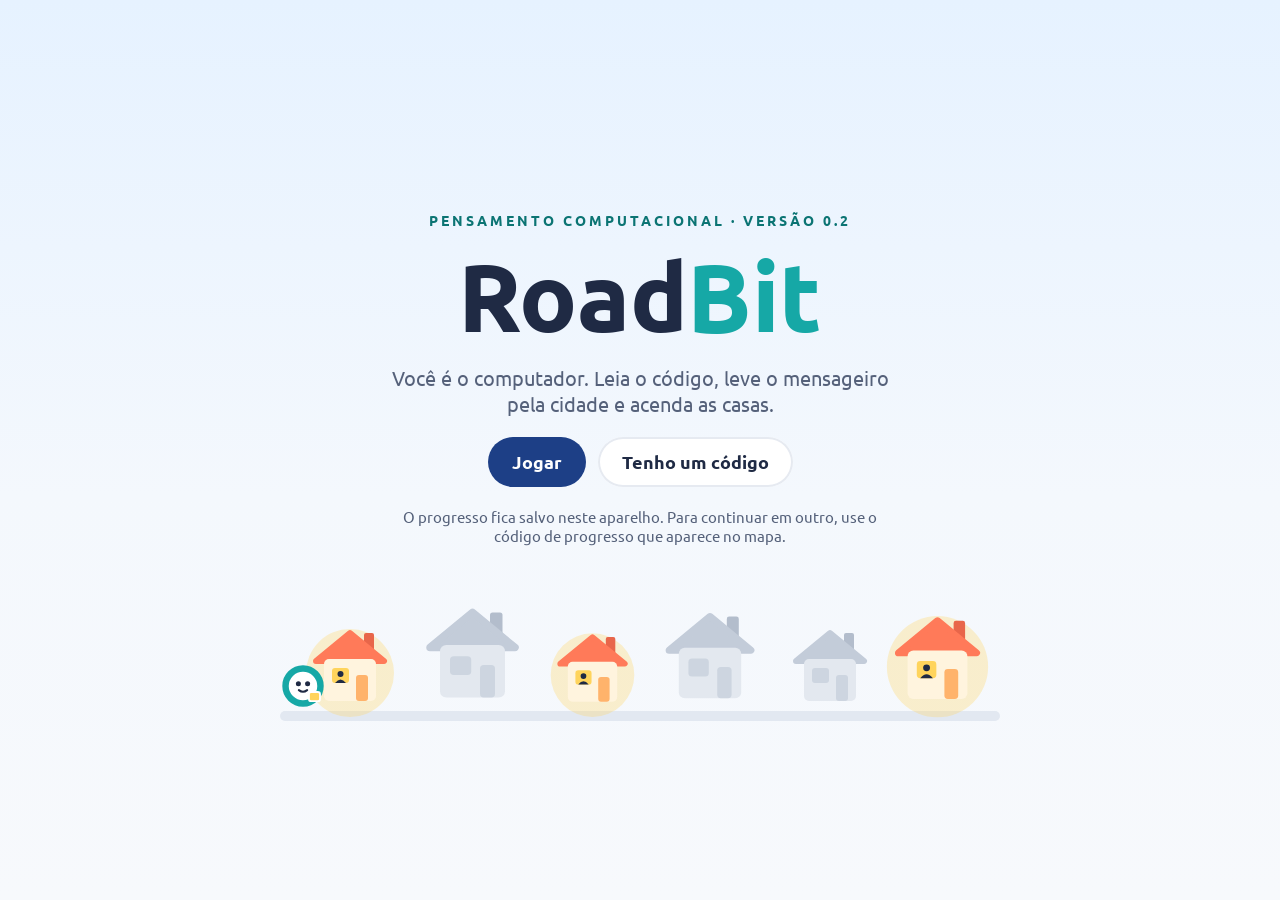
==== jogo/index.html @ 974bb13c "build: gera a v0.2 em arquivo único e testa a interface no navegador O build junta interface, motor," ====
<!DOCTYPE html>
<html lang="pt-BR">
<head>
<meta charset="utf-8">
<meta name="viewport" content="width=device-width, initial-scale=1, viewport-fit=cover">
<meta name="description" content="RoadBit: jogo de leitura de código para o Pensamento Computacional da BNCC Computação.">
<title>RoadBit v0.2</title>
<style>
@font-face{font-family:'Ubuntu';font-style:normal;font-weight:400;font-display:swap;src:url([data-uri]) format('woff2')}
@font-face{font-family:'Ubuntu';font-style:normal;font-weight:500;font-display:swap;src:url([data-uri]) format('woff2')}
@font-face{font-family:'Ubuntu';font-style:normal;font-weight:700;font-display:swap;src:url([data-uri]) format('woff2')}
@font-face{font-family:'Ubuntu Mono';font-style:normal;font-weight:400;font-display:swap;src:url([data-uri]) format('woff2')}
@font-face{font-family:'Ubuntu Mono';font-style:normal;font-weight:700;font-display:swap;src:url([data-uri]) format('woff2')}

:root{
  --bg:#F7F9FC; --white:#FFFFFF; --ink:#1F2A44; --ink2:#55617A; --line:#E6EAF1;
  --street:#E9EDF3; --street2:#DFE5EE;
  --blue:#1D3F86; --blue-l:#E8F0FF; --teal:#16A8A6; --teal-d:#0B7473; --teal-l:#DDF5F4;
  --yellow:#FFD45C; --coral:#FF7A59; --kwc:#B4235A;
  --o:#FF9F43; --p:#8E6CEF; --g:#2BB673; --slate:#6B7A99;
  --mono:"Ubuntu Mono", ui-monospace, Menlo, Consolas, monospace;
}
*{box-sizing:border-box}
html,body{margin:0;height:100%;background:var(--bg);color:var(--ink);font-family:Ubuntu,system-ui,-apple-system,"Segoe UI",Roboto,Arial,sans-serif;-webkit-tap-highlight-color:transparent}
button{font:inherit;color:inherit;cursor:pointer;border:none;background:none}
button:focus-visible,.cell:focus-visible,.ed:focus-visible{outline:3px solid var(--teal);outline-offset:3px}
h1,h2,h3{margin:0;font-weight:700;letter-spacing:-.4px}
.screen{display:none}
.screen.on{display:flex;flex-direction:column}
.btn{display:inline-flex;align-items:center;justify-content:center;gap:8px;min-height:50px;padding:10px 24px;border-radius:999px;font-weight:700;font-size:18px;transition:transform .1s}
.btn:active{transform:scale(.97)}
.btn.primary{background:var(--blue);color:#fff}
.btn.ghost{background:var(--white);color:var(--ink);box-shadow:inset 0 0 0 2px var(--line)}
.btn.dark{background:var(--street);color:var(--ink)}
.btn.sun{background:var(--yellow);color:var(--ink)}
.btn:disabled{opacity:.35;cursor:default}
.sr{position:absolute;width:1px;height:1px;overflow:hidden;clip:rect(0 0 0 0)}

/* ---------- início ---------- */
#home{align-items:center;justify-content:center;padding:32px 20px 0;gap:20px;text-align:center;min-height:100vh;background:linear-gradient(180deg,#E6F2FF 0%,#F4F8FD 55%,var(--bg) 100%);overflow:hidden}
#home .eyebrow{font-size:14px;letter-spacing:3px;text-transform:uppercase;color:var(--teal-d);font-weight:700}
#home h1{font-size:clamp(52px,10vw,96px);line-height:1;color:var(--ink)}
#home h1 span{color:var(--teal)}
#home p.sub{font-size:20px;max-width:520px;color:var(--ink2);margin:0}
#home .row{display:flex;gap:12px;flex-wrap:wrap;justify-content:center}
#home .note{font-size:15px;color:var(--ink2);max-width:500px;margin:0}
.skyline{width:min(720px,100%);height:150px;margin-top:6px;position:relative}
.skyline > svg{position:absolute;bottom:0;left:0;width:100%}
.skyline .rb svg{width:100%;height:100%;display:block}
.skyline .rb{position:absolute;bottom:12px;width:clamp(26px,6.4vw,46px);height:clamp(26px,6.4vw,46px);animation:walk 6s ease-in-out infinite}
@keyframes walk{0%,8%{left:6%}46%,58%{left:86%}96%,100%{left:6%}}

/* ---------- mapa único ---------- */
#mapa{padding:16px clamp(12px,4vw,40px) 40px;gap:18px;max-width:1100px;margin:0 auto;width:100%}
.bar{display:flex;align-items:center;gap:12px;justify-content:space-between;flex-wrap:wrap}
.bar h2{font-size:26px}
.bar h2 span{color:var(--teal)}
@media (max-width:480px){.bar h2{display:none}}
.cont{display:flex;align-items:center;gap:14px;flex-wrap:wrap;background:var(--blue);color:#fff;border-radius:20px;padding:14px 18px}
.cont .ci{flex:1;min-width:200px}
.cont .ci small{display:block;font-size:13px;letter-spacing:2px;text-transform:uppercase;color:var(--yellow);font-weight:700}
.cont .ci b{font-size:19px;font-weight:700}
.citybar{display:flex;align-items:center;gap:12px;font-size:15px;color:var(--ink2)}
.citybar .track{flex:1;height:10px;border-radius:6px;background:var(--street);overflow:hidden}
.citybar .fill{height:100%;background:linear-gradient(90deg,var(--coral),var(--yellow));border-radius:6px;transition:width .6s}
#cidade{position:relative;width:100%;background:var(--white);border:1px solid var(--line);border-radius:26px}
#cidade svg.road{position:absolute;inset:0;width:100%;height:100%;overflow:visible;pointer-events:none}
.bonus-t{position:absolute;left:0;right:0;text-align:center;font-size:14px;font-weight:700;letter-spacing:2px;text-transform:uppercase;color:var(--kwc)}
.mk{position:absolute;transform:translate(-50%,-34px);display:flex;flex-direction:column;align-items:center;gap:2px;width:170px;text-align:center;padding:0;border-radius:18px}
.mk .badge{width:68px;height:68px;border-radius:50%;background:var(--white);box-shadow:0 0 0 5px var(--street2) inset,0 3px 0 var(--street2);display:flex;align-items:center;justify-content:center;font-size:28px;font-weight:700;color:var(--ink2);position:relative;transition:transform .15s}
.mk:hover:not(.lock) .badge{transform:translateY(-3px)}
.mk.open .badge{box-shadow:0 0 0 5px var(--blue) inset,0 3px 0 #15306A;color:var(--blue)}
.mk.done .badge{background:#FFF4DE;box-shadow:0 0 0 5px var(--yellow) inset,0 3px 0 #E2B12F;color:#9A6A00}
.mk.bonus .badge{border-radius:20px;transform:rotate(45deg) scale(.86)}
.mk.bonus .badge > i{transform:rotate(-45deg);font-style:normal}
.mk.bonus.open .badge{box-shadow:0 0 0 5px var(--kwc) inset,0 3px 0 #7E173F;color:var(--kwc)}
.mk.lock .badge{opacity:.6}
.mk .lk{position:absolute;right:-4px;bottom:-2px;width:26px;height:26px;border-radius:50%;background:var(--white);color:var(--slate);display:flex;align-items:center;justify-content:center;box-shadow:0 1px 3px rgba(31,42,68,.25)}
.mk.bonus .lk{transform:rotate(-45deg)}
.mk .lk svg{width:15px;height:15px}
.mk .nm{font-size:16px;font-weight:700;color:var(--ink);margin-top:6px;line-height:1.15}
.mk .ob{font-size:13px;font-weight:700;color:var(--teal-d);line-height:1.2}
.mk.bonus .ob{color:var(--kwc)}
.mk .pg{font-size:14px;color:var(--ink2);font-weight:500}
.mk .pg b{color:#C28A00}
.mk.cur .badge::after{content:"";position:absolute;inset:-12px;border-radius:50%;box-shadow:0 0 0 4px rgba(29,63,134,.25);animation:ring 1.8s ease-in-out infinite}
@keyframes ring{50%{box-shadow:0 0 0 9px rgba(29,63,134,.08)}}
.mrob{position:absolute;width:44px;height:44px;pointer-events:none;z-index:3;transform:translate(-86px,-40px);transition:left .9s cubic-bezier(.45,.05,.35,1),top .9s cubic-bezier(.45,.05,.35,1)}
.mrob svg{width:100%;height:100%;display:block;filter:drop-shadow(0 4px 6px rgba(22,168,166,.35))}

/* ---------- cartão do marco e do conceito ---------- */
.ov{position:fixed;inset:0;background:rgba(31,42,68,.38);backdrop-filter:blur(3px);display:none;align-items:center;justify-content:center;padding:14px;z-index:40}
.ov.on{display:flex}
.card{background:var(--white);border-radius:26px;padding:24px;max-width:470px;width:100%;display:flex;flex-direction:column;gap:12px;text-align:center;box-shadow:0 24px 60px rgba(31,42,68,.18);max-height:calc(100vh - 28px)}
.card.wide{max-width:760px;text-align:left}
.card h2{font-size:26px}
.card p{margin:0;font-size:17px;color:var(--ink2);line-height:1.4}
.card .acts{display:flex;gap:10px;justify-content:center;flex-wrap:wrap}
.card.wide .acts{justify-content:flex-end}
.kick{font-size:13px;font-weight:700;letter-spacing:2px;text-transform:uppercase;color:var(--teal-d)}
.kick.b{color:var(--kwc)}
.conc{display:grid;grid-template-columns:1fr auto;gap:12px 18px;background:var(--teal-l);border-radius:20px;padding:16px 18px;align-items:start}
.conc .ct{font-size:13px;font-weight:700;letter-spacing:2px;text-transform:uppercase;color:var(--teal-d);grid-column:1/-1}
.conc .ctx{font-size:17px;line-height:1.45;color:var(--ink)}
.conc pre{margin:0;background:var(--white);border-radius:14px;padding:10px 14px;font-family:var(--mono);font-size:17px;line-height:1.45;font-weight:700;color:var(--blue);white-space:pre}
.conc .bn{grid-column:1/-1;font-size:14px;color:var(--teal-d);font-weight:500}
@media (max-width:640px){.conc{grid-template-columns:1fr}.card{padding:18px}}
.mgrid{display:grid;grid-template-columns:repeat(6,1fr);gap:8px}
@media (max-width:640px){.mgrid{grid-template-columns:repeat(4,1fr)}}
.mb{border-radius:16px;background:var(--bg);box-shadow:inset 0 0 0 2px var(--line);padding:8px 4px;display:flex;flex-direction:column;align-items:center;gap:1px;min-height:74px;justify-content:center}
.mb b{font-size:19px}
.mb small{font-size:13px;font-weight:700;color:var(--ink2)}
.mb .st{font-size:15px;color:#E5A800;letter-spacing:1px;min-height:18px}
.mb .st .off{color:var(--street2)}
.mb.ok{background:#FFF8E8;box-shadow:inset 0 0 0 2px #FBE3B4}
.mb.nx{box-shadow:inset 0 0 0 3px var(--blue);background:var(--blue-l)}
.mb.lock{opacity:.45;cursor:not-allowed}
.mb.ds small{color:var(--kwc)}

/* ---------- tela de jogo ---------- */
#jogo{height:100vh;height:100dvh;background:var(--white);overflow:hidden}
.top{display:flex;align-items:center;gap:8px;padding:8px 12px;background:var(--white);border-bottom:1px solid var(--line);flex:none}
.top .ttl{flex:1;min-width:0}
.top .ttl b{display:block;font-weight:700;font-size:18px;white-space:nowrap;overflow:hidden;text-overflow:ellipsis}
.top .ttl span{display:block;font-size:14px;color:var(--ink2);white-space:nowrap;overflow:hidden;text-overflow:ellipsis}
.ico{min-width:44px;height:44px;border-radius:999px;display:inline-flex;align-items:center;justify-content:center;font-weight:700;padding:0 12px;font-size:15px;background:var(--bg);color:var(--ink);white-space:nowrap}
.ico.on{background:var(--teal-l);color:var(--teal-d)}
.ico .sm{display:none;font-size:20px}
.ico.mut .sm{text-decoration:line-through;opacity:.5}
@media (max-width:600px){.ico .lg{display:none}.ico .sm{display:inline}.top{gap:6px}}
.chip{display:inline-block;padding:4px 12px;border-radius:999px;background:var(--teal-l);color:var(--teal-d);font-weight:700;font-size:13px;letter-spacing:1px;text-transform:uppercase;white-space:nowrap}
.chip.d{background:#FCE4EE;color:var(--kwc)}
.stage{flex:1;min-height:0;display:grid;gap:6px 32px;padding:10px 14px;grid-template-columns:1fr;grid-template-rows:auto 1fr;align-content:start;width:100%;max-width:1360px;margin:0 auto}
.stage.wide{grid-template-columns:auto 1fr;grid-template-rows:1fr;align-content:center;padding:14px 32px}
.stage.wide.mesa{grid-template-columns:auto 1fr 250px}
.panel{min-width:0}
.plabel{font-size:13px;font-weight:700;letter-spacing:2px;text-transform:uppercase;color:#8D98AC;margin:0 0 4px 10px}
#code{font-family:var(--mono);font-size:20px;line-height:1.42;font-weight:700;color:var(--blue)}
.line{display:flex;align-items:center;border-radius:10px;padding:0 10px;position:relative;transition:background .1s}
.line .ln{color:#AEB8C8;width:1.7em;flex:none;user-select:none;font-weight:500}
.line .lc{white-space:pre}
.line.sw{background:#F1F5FC}
.line.sw::before,.line.on::before,.line.err::before{content:"";position:absolute;left:0;top:5px;bottom:5px;width:4px;border-radius:4px;background:#9FB4DA}
.line.on{background:#D6E4FF}
.line.on::before{background:var(--blue);width:5px}
.line.on .lc{color:#10285E}
.line.err{background:#FFE5DE;animation:shake .32s}
.line.err::before{background:var(--coral)}
.line.sus{box-shadow:inset 0 0 0 3px var(--o)}
.line.again{animation:blink .45s ease-in-out 2}
@keyframes blink{50%{background:#FFF0B8}}
@keyframes shake{0%,100%{transform:translateX(0)}25%{transform:translateX(-6px)}75%{transform:translateX(6px)}}
.tag{display:inline-block;margin-left:.8em;padding:0 .55em;border-radius:999px;font-family:Ubuntu,sans-serif;font-size:.68em;font-weight:700;line-height:1.6;white-space:nowrap;background:var(--yellow);color:var(--ink)}
.tag.y{background:#D7F3E3;color:#126B3E}
.tag.n{background:#FFE5DE;color:#A63A1F}
.tag.f{background:var(--street);color:var(--ink2)}
.kw{color:var(--kwc);font-weight:700}
.fn{color:var(--blue)}
.var{color:var(--teal-d);font-weight:700}
.num{color:#C2410C;font-weight:700}
.str{color:#7A4A00}
.ed{display:inline-block;min-width:1.4em;text-align:center;border-radius:8px;cursor:pointer;background:#FFF1E2;box-shadow:inset 0 0 0 2px #FFB979}
.sym{font-size:1.05em}
.s-o{color:var(--o)} .s-p{color:var(--p)} .s-g{color:var(--g)}

#boardP{display:flex;flex-direction:column;align-items:center;justify-content:center;gap:8px;min-height:0}
.banner{font-size:17px;text-align:center;max-width:560px;color:var(--ink);min-height:24px;font-weight:500;line-height:1.35}
#board{position:relative;touch-action:none;flex:none}
.cell{position:absolute;display:flex;align-items:center;justify-content:center}
.cell .dot{width:76%;height:76%;border-radius:50%;background:var(--street);position:relative}
.cell.t .dot{background:#FFE2CC}
.cell.o .dot{background:var(--o)}
.cell.p .dot{background:var(--p);border-radius:0;clip-path:polygon(50% 6%,96% 90%,4% 90%)}
.cell.g .dot{background:var(--g);border-radius:18%;width:70%;height:70%}
.cell.w .dot{background:#3B4763;border-radius:18%;width:92%;height:92%}
.cell.pl .dot{background:#FFF4DE;box-shadow:inset 0 0 0 2px #F1C877;border-radius:22%;display:flex;align-items:center;justify-content:center;font-family:var(--mono);font-weight:700;color:#8A5A00}
.cell.trail .dot::after{content:"";position:absolute;left:50%;top:50%;width:26%;height:26%;margin:-13% 0 0 -13%;border-radius:50%;background:var(--teal);opacity:.75}
.cell.w.trail .dot::after{display:none}
.cell .house{position:absolute;width:96%;height:96%;left:2%;top:-4%;overflow:visible}
.house .roof{fill:#C3CCD9;stroke:#C3CCD9;stroke-width:6;stroke-linejoin:round}
.house .chim{fill:#B3BDCC}
.house .body{fill:#E3E8EF}
.house .win{fill:#CDD5E0;transition:fill .3s}
.house .door{fill:#CDD5E0}
.house .who{fill:var(--ink);opacity:0;transition:opacity .3s .2s}
.house .glow{fill:#FFD45C;opacity:0;transition:opacity .4s}
.cell.lit .roof{fill:var(--coral);stroke:var(--coral)}
.cell.lit .chim{fill:#E8664A}
.cell.lit .body{fill:#FFF4DE}
.cell.lit .win{fill:var(--yellow)}
.cell.lit .door{fill:#FFB36B}
.cell.lit .who{opacity:1}
.cell.lit .glow{opacity:.35}
.cell.lit .house{animation:pop .45s ease-out}
@keyframes pop{40%{transform:scale(1.14) translateY(-4%)}100%{transform:scale(1)}}
.cell.pick .dot{box-shadow:0 0 0 4px var(--white),0 0 0 8px var(--blue)}
.cell.wrong .dot{box-shadow:0 0 0 4px var(--white),0 0 0 8px var(--coral)}
.cell.target .house{animation:nudge 1s ease-in-out 3}
@keyframes nudge{50%{transform:translateY(-8%)}}
.robot,.phantom{position:absolute;pointer-events:none;transition:left .17s ease-out,top .17s ease-out,transform .17s ease-out,opacity .2s;z-index:2}
.robot.athouse{transform:translate(24%,30%) scale(.72)}
.robot.home{transition:left .45s ease-in-out,top .45s ease-in-out,opacity .2s}
.robot.bump{animation:bump .3s}
@keyframes bump{30%{transform:translateX(12%)}60%{transform:translateX(-8%)}}
.robot svg{width:100%;height:100%;display:block;filter:drop-shadow(0 4px 6px rgba(22,168,166,.35))}
.phantom{border-radius:50%;border:3px dashed var(--teal);opacity:0}
.phantom.show{opacity:.85}
.jump{transition:none!important}

.side{display:flex;flex-direction:column;gap:8px;min-width:0}
.vars{display:flex;flex-wrap:wrap;gap:6px;justify-content:center;min-height:0}
.vchip{font-family:var(--mono);font-size:17px;font-weight:700;background:var(--teal-l);color:var(--teal-d);border-radius:10px;padding:3px 10px;white-space:nowrap;transition:background .3s}
.vchip.ch{background:var(--yellow);color:var(--ink)}
.vchip.inp{background:var(--blue-l);color:var(--blue)}
.vchip.used{opacity:.45;text-decoration:line-through}
.vchip.lv{background:var(--street);color:var(--ink2)}
.out{font-family:var(--mono);font-size:17px;font-weight:700;background:var(--bg);border-radius:10px;padding:4px 12px;color:var(--ink);text-align:center}
.out b{font-family:Ubuntu,sans-serif;font-size:13px;letter-spacing:1px;text-transform:uppercase;color:#8D98AC;margin-right:8px}
#mesaP .mbox{border:1px solid var(--line);border-radius:16px;padding:8px 10px;background:var(--white)}
#mesaP table{width:100%;border-collapse:collapse;font-family:var(--mono);font-size:17px}
#mesaP th,#mesaP td{padding:3px 5px;text-align:center}
#mesaP th{font-size:13px;color:#8D98AC;letter-spacing:.5px;font-family:Ubuntu,sans-serif;font-weight:700}
#mesaP td{color:var(--ink2)}
#mesaP tr.cur td{color:var(--blue);font-weight:700;background:var(--blue-l)}
.pv{display:flex;align-items:center;gap:10px;font-family:var(--mono);font-size:22px;font-weight:700;color:var(--teal-d)}
.spin{width:46px;height:46px;border-radius:50%;background:var(--street);color:var(--ink);font-size:24px;font-weight:700}
.pvv{min-width:40px;text-align:center;color:var(--ink);font-size:28px}

.controls{flex:none;display:flex;align-items:center;justify-content:center;gap:18px;padding:10px 12px calc(10px + env(safe-area-inset-bottom));background:rgba(255,255,255,.96);border-top:1px solid var(--line);flex-wrap:wrap}
.dpad{display:grid;grid-template-columns:repeat(3,56px);grid-template-rows:repeat(2,48px);gap:6px}
.dpad button{background:var(--slate);color:#fff;border-radius:12px;font-size:24px;font-weight:700;box-shadow:0 3px 0 #4F5C78;transition:transform .06s,box-shadow .06s}
.dpad button:active{transform:translateY(3px);box-shadow:none}
.dpad .u{grid-column:2;grid-row:1}.dpad .l{grid-column:1;grid-row:2}.dpad .d{grid-column:2;grid-row:2}.dpad .r{grid-column:3;grid-row:2}
.hint{animation:pulse .9s ease-in-out infinite}
@keyframes pulse{50%{transform:scale(.9)}}
#entBtn{height:102px;width:112px;border-radius:24px;background:var(--yellow);color:var(--ink);font-weight:700;font-size:17px;box-shadow:0 4px 0 #E2B12F;display:flex;flex-direction:column;align-items:center;justify-content:center;gap:4px}
#entBtn svg{width:34px;height:34px}
#entBtn:active{transform:translateY(4px);box-shadow:none}
.opts{display:flex;flex-direction:column;gap:6px;width:min(720px,100%)}
.opt{text-align:left;background:var(--bg);box-shadow:inset 0 0 0 2px var(--line);border-radius:14px;padding:9px 14px;font-size:17px;font-weight:500;line-height:1.3}
.opt:hover{box-shadow:inset 0 0 0 2px var(--blue)}
.opt.no{background:#FFF1EC;box-shadow:inset 0 0 0 2px var(--coral);opacity:.7}
.opt.yes{background:#E3F7EC;box-shadow:inset 0 0 0 2px var(--g)}
.tp{display:flex;gap:8px;align-items:center}
.tp .ico{min-width:52px;height:52px;font-size:20px}
.tp .pos{font-size:15px;color:var(--ink2);min-width:96px;text-align:center}

.toast{position:fixed;left:50%;bottom:136px;transform:translateX(-50%);background:var(--ink);color:#fff;padding:12px 20px;border-radius:999px;font-size:16px;font-weight:700;max-width:min(92vw,560px);text-align:center;opacity:0;transition:opacity .2s;pointer-events:none;z-index:60}
.toast.show{opacity:1}
.card .stars{font-size:46px;letter-spacing:6px;color:#F5B700}
.card .stars .off{color:var(--street)}
.learned{background:var(--teal-l);border-radius:16px;padding:10px 14px;font-size:16px;color:var(--teal-d);font-weight:500}
.code-box{font-family:var(--mono);font-size:21px;letter-spacing:1px;background:var(--bg);border-radius:14px;padding:12px;word-break:break-all;user-select:all;font-weight:700;color:var(--blue)}
input.inp{font:inherit;font-size:18px;padding:12px 14px;border-radius:14px;border:2px solid var(--line);width:100%;text-transform:uppercase;font-family:var(--mono)}
.pop{position:fixed;z-index:50;background:var(--white);border-radius:18px;padding:8px;display:none;flex-direction:column;gap:6px;align-items:center;box-shadow:0 10px 30px rgba(31,42,68,.22)}
.pop.on{display:flex}
.pop button{width:54px;height:46px;border-radius:12px;background:var(--street);color:var(--ink);font-size:20px;font-weight:700}
.pop .pval{color:#C2410C;font-family:var(--mono);font-size:28px;font-weight:700}
@media (max-width:899px){
  .top .chip{display:none}
  .top .ttl b{font-size:16px}
  .ico{padding:0 10px}
  .banner{font-size:16px}
  .dpad{grid-template-columns:repeat(3,52px);grid-template-rows:repeat(2,44px)}
  #entBtn{height:94px;width:100px}
  .controls{gap:14px}
}
@media (prefers-reduced-motion: reduce){*{animation:none!important;transition:none!important}}
</style>
</head>
<body>

<!-- INÍCIO -->
<section id="home" class="screen on">
  <div class="eyebrow">Pensamento Computacional · versão 0.2</div>
  <h1>Road<span>Bit</span></h1>
  <p class="sub">Você é o computador. Leia o código, leve o mensageiro pela cidade e acenda as casas.</p>
  <div class="row">
    <button class="btn primary" id="playBtn">Jogar</button>
    <button class="btn ghost" id="codeBtn">Tenho um código</button>
  </div>
  <p class="note">O progresso fica salvo neste aparelho. Para continuar em outro, use o código de progresso que aparece no mapa.</p>
  <div class="skyline"><svg viewBox="0 0 720 150" width="100%" height="150" preserveAspectRatio="xMidYMax meet" aria-hidden="true"><rect x="0" y="140" width="720" height="10" rx="5" fill="#E2E8F1"/><g transform="translate(20 44.0) scale(1.0)"><circle cx="50" cy="58" r="44" fill="#FFD45C" opacity=".3"/><rect x="64" y="18" width="10" height="18" rx="2" fill="#E8664A"/><path d="M16 46 L50 18 L84 46 Z" fill="#FF7A59" stroke="#FF7A59" stroke-width="6" stroke-linejoin="round"/><rect x="24" y="44" width="52" height="42" rx="5" fill="#FFF4DE"/><rect x="32" y="53" width="17" height="15" rx="3" fill="#FFD45C"/><circle cx="40.5" cy="59" r="3" fill="#1F2A44"/><path d="M35 68 q5.5 -7 11 0 z" fill="#1F2A44"/><rect x="56" y="60" width="12" height="26" rx="3" fill="#FFB36B"/></g><g transform="translate(130 19.0) scale(1.25)"><rect x="64" y="18" width="10" height="18" rx="2" fill="#B3BDCC"/><path d="M16 46 L50 18 L84 46 Z" fill="#C3CCD9" stroke="#C3CCD9" stroke-width="6" stroke-linejoin="round"/><rect x="24" y="44" width="52" height="42" rx="5" fill="#E3E8EF"/><rect x="32" y="53" width="17" height="15" rx="3" fill="#CDD5E0"/><rect x="56" y="60" width="12" height="26" rx="3" fill="#CDD5E0"/></g><g transform="translate(265 49.0) scale(0.95)"><circle cx="50" cy="58" r="44" fill="#FFD45C" opacity=".3"/><rect x="64" y="18" width="10" height="18" rx="2" fill="#E8664A"/><path d="M16 46 L50 18 L84 46 Z" fill="#FF7A59" stroke="#FF7A59" stroke-width="6" stroke-linejoin="round"/><rect x="24" y="44" width="52" height="42" rx="5" fill="#FFF4DE"/><rect x="32" y="53" width="17" height="15" rx="3" fill="#FFD45C"/><circle cx="40.5" cy="59" r="3" fill="#1F2A44"/><path d="M35 68 q5.5 -7 11 0 z" fill="#1F2A44"/><rect x="56" y="60" width="12" height="26" rx="3" fill="#FFB36B"/></g><g transform="translate(370 24.0) scale(1.2)"><rect x="64" y="18" width="10" height="18" rx="2" fill="#B3BDCC"/><path d="M16 46 L50 18 L84 46 Z" fill="#C3CCD9" stroke="#C3CCD9" stroke-width="6" stroke-linejoin="round"/><rect x="24" y="44" width="52" height="42" rx="5" fill="#E3E8EF"/><rect x="32" y="53" width="17" height="15" rx="3" fill="#CDD5E0"/><rect x="56" y="60" width="12" height="26" rx="3" fill="#CDD5E0"/></g><g transform="translate(500 44.0) scale(1.0)"><rect x="64" y="18" width="10" height="18" rx="2" fill="#B3BDCC"/><path d="M16 46 L50 18 L84 46 Z" fill="#C3CCD9" stroke="#C3CCD9" stroke-width="6" stroke-linejoin="round"/><rect x="24" y="44" width="52" height="42" rx="5" fill="#E3E8EF"/><rect x="32" y="53" width="17" height="15" rx="3" fill="#CDD5E0"/><rect x="56" y="60" width="12" height="26" rx="3" fill="#CDD5E0"/></g><g transform="translate(600 29.000000000000014) scale(1.15)"><circle cx="50" cy="58" r="44" fill="#FFD45C" opacity=".3"/><rect x="64" y="18" width="10" height="18" rx="2" fill="#E8664A"/><path d="M16 46 L50 18 L84 46 Z" fill="#FF7A59" stroke="#FF7A59" stroke-width="6" stroke-linejoin="round"/><rect x="24" y="44" width="52" height="42" rx="5" fill="#FFF4DE"/><rect x="32" y="53" width="17" height="15" rx="3" fill="#FFD45C"/><circle cx="40.5" cy="59" r="3" fill="#1F2A44"/><path d="M35 68 q5.5 -7 11 0 z" fill="#1F2A44"/><rect x="56" y="60" width="12" height="26" rx="3" fill="#FFB36B"/></g></svg><div class="rb"><svg viewBox="0 0 100 100" aria-hidden="true"><circle cx="50" cy="50" r="38" fill="#fff" stroke="#16A8A6" stroke-width="14"/><circle cx="40" cy="45" r="5.5" fill="#1F2A44"/><circle cx="60" cy="45" r="5.5" fill="#1F2A44"/><path d="M41 59 q9 7 18 0" stroke="#1F2A44" stroke-width="4.5" fill="none" stroke-linecap="round"/><rect x="63" y="63" width="24" height="20" rx="5" fill="#FFD45C" stroke="#fff" stroke-width="4"/></svg></div></div>

</section>

<!-- MAPA ÚNICO -->
<section id="mapa" class="screen">
  <div class="bar">
    <button class="btn dark" id="homeBtn" aria-label="Voltar ao início">← Início</button>
    <h2>Road<span>Bit</span></h2>
    <button class="btn ghost" id="myCodeBtn">Meu código</button>
  </div>
  <div class="cont" id="contBox"><div class="ci"><small id="contK">Continuar</small><b id="contT"></b></div><button class="btn sun" id="contBtn">Jogar</button></div>
  <div class="citybar"><span id="cityTxt"></span><div class="track"><div class="fill" id="cityFill"></div></div></div>
  <div id="cidade" aria-label="Mapa da cidade"></div>
</section>

<!-- JOGO -->
<section id="jogo" class="screen">
  <div class="top" id="top">
    <button class="ico" id="backBtn" aria-label="Voltar ao mapa">←</button>
    <div class="ttl"><b id="mTitle"></b><span id="mSub"></span></div>
    <span class="chip" id="mMode"></span>
    <button class="ico" id="concBtn" aria-label="Ver o conceito deste marco"><span class="lg">Conceito</span><span class="sm">?</span></button>
    <button class="ico" id="hintBtn" aria-label="Usar uma dica">Dica 3</button>
    <button class="ico" id="sweepBtn" aria-label="Foco passo a passo ligado ou desligado" title="Foco passo a passo"><span class="lg">Foco</span><span class="sm">»</span></button>
    <button class="ico" id="sndBtn" aria-label="Som"><span class="lg" id="sndTxt">Som</span><span class="sm">♪</span></button>
  </div>
  <div class="stage" id="stage">
    <div class="panel" id="codeP"><div class="plabel">Código</div><div id="code" role="list"></div></div>
    <div class="panel" id="boardP">
      <div class="banner" id="banner" aria-live="polite"></div>
      <div id="board" aria-label="Mapa da missão"></div>
      <div class="pv" id="pv" style="display:none"><span id="pvName"></span> =
        <button class="spin" id="pvMinus" aria-label="Diminuir">−</button><span class="pvv" id="pvVal">0</span><button class="spin" id="pvPlus" aria-label="Aumentar">+</button></div>
      <div class="side" id="sideS"><div class="vars" id="vars"></div><div class="out" id="out" style="display:none"></div></div>
    </div>
    <div class="panel" id="mesaP" style="display:none"><div class="plabel">Teste de mesa</div><div class="mbox"><table><thead id="mesaH"></thead><tbody id="mesaB"></tbody></table></div></div>
  </div>
  <div class="controls" id="controls">
    <div class="dpad" id="dpad">
      <button class="u" data-k="U" aria-label="Cima">↑</button>
      <button class="l" data-k="L" aria-label="Esquerda">←</button>
      <button class="d" data-k="D" aria-label="Baixo">↓</button>
      <button class="r" data-k="R" aria-label="Direita">→</button>
    </div>
    <button id="entBtn" data-k="E"><svg viewBox="0 0 40 40" aria-hidden="true"><rect x="5" y="11" width="30" height="24" rx="4" fill="#1F2A44"/><rect x="5" y="11" width="30" height="8" rx="3" fill="#33446A"/><rect x="18" y="11" width="4" height="24" fill="#FFF4DE"/><path d="M20 11 c-6 -7 -11 -2 -6 0 M20 11 c6 -7 11 -2 6 0" stroke="#1F2A44" stroke-width="2.5" fill="none" stroke-linecap="round"/></svg>Entregar</button>
    <button class="btn primary" id="actBtn" style="display:none">Executar</button>
    <button class="btn ghost" id="watchBtn" style="display:none">Ver executar</button>
    <div class="opts" id="opts" style="display:none"></div>
    <div class="tp" id="tp" style="display:none">
      <button class="ico" id="tpFirst" aria-label="Voltar ao início">⏮</button>
      <button class="ico" id="tpPrev" aria-label="Passo anterior">◀</button>
      <button class="ico" id="tpPlay" aria-label="Reproduzir ou pausar">▶</button>
      <button class="ico" id="tpNext" aria-label="Próximo passo">▶|</button>
      <span class="pos" id="tpPos"></span>
      <button class="btn dark" id="tpExit">Sair</button>
    </div>
  </div>
</section>

<div class="toast" id="toast" role="status"></div>

<div class="ov" id="marcoOv"><div class="card wide" id="marcoCard"></div></div>
<div class="ov" id="concOv"><div class="card wide" id="concCard"></div></div>

<div class="ov" id="endOv"><div class="card">
  <div class="stars" id="endStars"></div>
  <h2 id="endT"></h2><p id="endP"></p>
  <div class="learned" id="endL"></div>
  <div class="acts"><button class="btn dark" id="endMap">Mapa</button><button class="btn ghost" id="endReplay">Reproduzir</button><button class="btn ghost" id="endAgain">De novo</button><button class="btn primary" id="endNext">Próxima</button></div>
</div></div>

<div class="ov" id="codeOv"><div class="card">
  <h2>Código de progresso</h2>
  <p id="codeTxt">Anote este código para continuar em outro aparelho.</p>
  <div class="code-box" id="codeShow"></div>
  <div id="codeIn" style="display:none;flex-direction:column;gap:10px"><input class="inp" id="codeInput" placeholder="RB2-…" autocomplete="off"><div id="codeErr" style="color:#B23A1E;font-size:16px"></div></div>
  <div class="acts"><button class="btn ghost" id="codeClose">Fechar</button><button class="btn primary" id="codeAct">Copiar</button></div>
</div></div>

<div class="pop" id="pop"><button id="popUp" aria-label="Aumentar">▲</button><div class="pval" id="popVal">0</div><button id="popDown" aria-label="Diminuir">▼</button></div>

<script>
(function(){
// ===== RoadBit: motor (árvore sintática, tradutor para pseudocódigo e interpretador) =====
// Cada missão guarda o programa como uma árvore. O interpretador percorre a árvore e
// devolve o rastro completo da execução, passo a passo. A interface só reproduz o rastro.

const DIRS = { R: [1, 0], L: [-1, 0], U: [0, -1], D: [0, 1] };
const MOVE_WORD = { R: 'direita()', L: 'esquerda()', U: 'cima()', D: 'baixo()' };
const MOVE_NOME = { R: 'para a direita', L: 'para a esquerda', U: 'para cima', D: 'para baixo' };
const SETA = { R: '→', L: '←', U: '↑', D: '↓', E: 'Entregar' };
const DIR_DA_SETA = { '→': 'R', '←': 'L', '↑': 'U', '↓': 'D' };
const SYM = {
  o: { nome: 'laranja', ch: '●' },
  p: { nome: 'roxa', ch: '▲' },
  g: { nome: 'verde', ch: '■' }
};
const LIMITE_PASSOS = 1500;

// ---------- construtores curtos para escrever missões ----------
const x = v => typeof v === 'number' ? { k: 'num', v } : typeof v === 'string' ? { k: 'str', v }
  : typeof v === 'boolean' ? { k: 'bool', v } : v;
const N = v => ({ k: 'num', v });
const T = v => ({ k: 'str', v });
const BO = v => ({ k: 'bool', v });
const V = n => ({ k: 'var', n });
const B = (op, a, b) => ({ k: 'bin', op, a: x(a), b: x(b) });
const NAO = e => ({ k: 'not', e: x(e) });
const S = (s, neg) => ({ k: 'sym', s, neg: !!neg });
const PL = { k: 'tile' };
const LIVRE = d => ({ k: 'free', d });
const LS = items => ({ k: 'list', items: items.map(x) });
const IX = (l, i) => ({ k: 'idx', l: x(l), i: x(i) });
const TAM = l => ({ k: 'len', l: x(l) });
const REC = o => ({ k: 'rec', f: Object.keys(o).map(n => ({ n, e: x(o[n]) })) });
const FLD = (e, n) => ({ k: 'fld', e: x(e), n });
const FC = (name, args) => ({ k: 'fcall', name, args: (args || []).map(x) });

const mv = d => ({ k: 'move', d });
const R_ = mv('R'), L_ = mv('L'), U_ = mv('U'), D_ = mv('D');
const ENT = { k: 'deliver' };
const mvx = e => ({ k: 'movex', e: x(e) });
const rep = (n, body, v) => ({ k: 'repeat', n: x(n), v, body });
const cada = (v, l, body) => ({ k: 'each', v, l: x(l), body });
const se = (c, then, els) => ({ k: 'if', c: x(c), then, els });
const enq = (c, body) => ({ k: 'while', c: x(c), body });
const set = (n, e) => ({ k: 'set', n, e: x(e) });
const setx = (t, e) => ({ k: 'setx', t, e: x(e) });
const esc = e => ({ k: 'print', e: x(e) });
const ler = n => ({ k: 'read', n });
const def = (name, params, body) => ({ k: 'def', name, params: params || [], body });
const call = (name, args) => ({ k: 'call', name, args: (args || []).map(x) });
const ret = e => ({ k: 'ret', e: x(e) });

function clone(o) { return JSON.parse(JSON.stringify(o)); }

// ---------- leitura do mapa ----------
// '.' rua, 'H' casa, 'o' 'p' 'g' calçadas com símbolo, 't' enfeite, '#' parede, '0'-'9' placa
function parseMap(rows) {
  const h = rows.length, w = rows[0].length;
  const cell = (cx, cy) => rows[((cy % h) + h) % h][((cx % w) + w) % w];
  const houses = [];
  rows.forEach((r, y) => [...r].forEach((c, cx) => { if (c === 'H') houses.push(cx + ',' + y); }));
  return { rows, w, h, cell, houses };
}
const ehPlaca = c => c >= '0' && c <= '9';

// ---------- percurso genérico das subexpressões ----------
function filhos(e) {
  if (!e || typeof e !== 'object') return [];
  switch (e.k) {
    case 'bin': return [e.a, e.b];
    case 'not': return [e.e];
    case 'list': return e.items;
    case 'idx': return [e.l, e.i];
    case 'len': return [e.l];
    case 'rec': return e.f.map(f => f.e);
    case 'fld': return [e.e];
    case 'fcall': return e.args;
    default: return [];
  }
}
// expressões diretamente ligadas a um comando, na ordem em que aparecem na linha
function exprsDe(st) {
  switch (st.k) {
    case 'set': case 'print': case 'ret': case 'movex': return [st.e];
    case 'setx': return [st.t, st.e];
    case 'repeat': return [st.n];
    case 'each': return [st.l];
    case 'if': case 'while': return [st.c];
    case 'call': return st.args;
    default: return [];
  }
}
const blocosDe = st => [st.body, st.then, st.els].filter(Boolean);

// Lista, na ordem do código, os números e os movimentos (usada para plantar e achar erros)
function coletar(ast) {
  const nums = [], moves = [];
  const ex = e => { if (!e) return; if (e.k === 'num') nums.push(e); filhos(e).forEach(ex); };
  const bl = list => list.forEach(st => {
    if (st.k === 'move') moves.push(st);
    exprsDe(st).forEach(ex);
    if (st.k === 'if') { bl(st.then); if (st.els) bl(st.els); } else blocosDe(st).forEach(bl);
  });
  bl(ast);
  return { nums, moves };
}

// ---------- tradutor: árvore -> linhas de pseudocódigo ----------
const PREC = { 'ou': 1, 'e': 2, '=': 3, '≠': 3, '>': 3, '<': 3, '≥': 3, '≤': 3, '+': 4, '-': 4, '*': 5, '/': 5, '%': 5 };
function fmtValor(v) {
  if (v === true) return 'verdadeiro';
  if (v === false) return 'falso';
  if (Array.isArray(v)) return '[' + v.map(fmtValor).join(', ') + ']';
  if (v && typeof v === 'object') return '{' + Object.keys(v).map(k => k + ': ' + fmtValor(v[k])).join(', ') + '}';
  if (typeof v === 'string') return DIR_DA_SETA[v] ? v : '"' + v + '"';
  return String(v);
}
function exprHTML(e, opts) {
  opts = opts || {};
  const h = c => exprHTML(c, opts);
  switch (e.k) {
    case 'num': return opts.editable ? '<span class="num ed" data-nid="' + e.id + '">' + e.v + '</span>' : '<span class="num">' + e.v + '</span>';
    case 'str': return '<span class="str">' + (DIR_DA_SETA[e.v] ? e.v : '"' + e.v + '"') + '</span>';
    case 'bool': return '<span class="kw">' + (e.v ? 'verdadeiro' : 'falso') + '</span>';
    case 'var': return '<span class="var">' + e.n + '</span>';
    case 'bin': {
      const par = (c, dir) => {
        const s = h(c);
        if (c.k !== 'bin') return s;
        const pc = PREC[c.op], pp = PREC[e.op];
        return (pc < pp || (pc === pp && dir === 'b' && (e.op === '-' || e.op === '/' || e.op === '%'))) ? '(' + s + ')' : s;
      };
      const op = (e.op === 'e' || e.op === 'ou') ? '<span class="kw">' + e.op + '</span>' : e.op;
      return par(e.a, 'a') + ' ' + op + ' ' + par(e.b, 'b');
    }
    case 'not': return '<span class="kw">não</span> ' + (e.e.k === 'bin' ? '(' + h(e.e) + ')' : h(e.e));
    case 'sym': return (e.neg ? '<span class="kw">não</span> ' : '') + '<span class="sym s-' + e.s + '" title="calçada ' + SYM[e.s].nome + '">' + SYM[e.s].ch + '</span>';
    case 'tile': return '<span class="fn">placa()</span>';
    case 'free': return '<span class="fn">livre(</span>' + SETA[e.d] + '<span class="fn">)</span>';
    case 'list': return '[' + e.items.map(h).join(', ') + ']';
    case 'idx': return h(e.l) + '[' + h(e.i) + ']';
    case 'len': return '<span class="fn">tamanho</span>(' + h(e.l) + ')';
    case 'rec': return '{' + e.f.map(f => f.n + ': ' + h(f.e)).join(', ') + '}';
    case 'fld': return h(e.e) + '.' + e.n;
    case 'fcall': return '<span class="fn">' + e.name + '</span>(' + e.args.map(h).join(', ') + ')';
  }
  return '';
}

// Numera os nós, gera as linhas e devolve o mapa nó -> linha.
// As linhas de fechamento ("}") também recebem identificador, para o foco passar por elas.
function layout(ast, opts) {
  opts = opts || {};
  let nid = 0;
  const lines = [], lineOf = {};
  const tag = e => { if (!e || typeof e !== 'object') return; e.id = 'e' + (nid++); filhos(e).forEach(tag); };
  const kw = w => '<span class="kw">' + w + '</span>';
  const fn = w => '<span class="fn">' + w + '</span>';
  const push = (html, ind, id) => { if (id) lineOf[id] = lines.length; lines.push({ html, ind, nid: id }); };
  function ifChain(st, ind, prefix) {
    tag(st.c);
    push(prefix + kw('se') + ' ' + exprHTML(st.c, opts) + ' {', ind, st.id);
    block(st.then, ind + 1);
    if (st.els) {
      if (st.els.length === 1 && st.els[0].k === 'if') {
        st.els[0].id = 'n' + (nid++);
        ifChain(st.els[0], ind, '} ' + kw('senão') + ' ');
        return;
      }
      push('} ' + kw('senão') + ' {', ind, st.id + ':s');
      block(st.els, ind + 1);
    }
    push('}', ind, st.id + '}');
  }
  function block(list, ind) {
    list.forEach(st => {
      st.id = 'n' + (nid++);
      exprsDe(st).forEach(e => { if (st.k !== 'if') tag(e); });
      const E = e => exprHTML(e, opts);
      switch (st.k) {
        case 'move': push(opts.editable ? '<span class="fn dir ed" data-nid="' + st.id + '">' + MOVE_WORD[st.d] + '</span>' : fn(MOVE_WORD[st.d]), ind, st.id); break;
        case 'deliver': push(fn('entregar()'), ind, st.id); break;
        case 'movex': push(fn('mover') + '(' + E(st.e) + ')', ind, st.id); break;
        case 'set': push('<span class="var">' + st.n + '</span> ← ' + E(st.e), ind, st.id); break;
        case 'setx': push(E(st.t) + ' ← ' + E(st.e), ind, st.id); break;
        case 'print': push(fn('escrever') + '(' + E(st.e) + ')', ind, st.id); break;
        case 'read': push(fn('ler') + '(<span class="var">' + st.n + '</span>)', ind, st.id); break;
        case 'ret': push(kw('retorna') + ' ' + E(st.e), ind, st.id); break;
        case 'call': push(fn(st.name) + '(' + st.args.map(E).join(', ') + ')', ind, st.id); break;
        case 'repeat':
          push(st.v ? kw('para') + ' <span class="var">' + st.v + '</span> ' + kw('de') + ' 1 ' + kw('até') + ' ' + E(st.n) + ' {'
                    : kw('repetir') + ' (' + E(st.n) + ') {', ind, st.id);
          block(st.body, ind + 1); push('}', ind, st.id + '}'); break;
        case 'each':
          push(kw('para cada') + ' <span class="var">' + st.v + '</span> ' + kw('em') + ' ' + E(st.l) + ' {', ind, st.id);
          block(st.body, ind + 1); push('}', ind, st.id + '}'); break;
        case 'while':
          push(kw('enquanto') + ' ' + E(st.c) + ' {', ind, st.id);
          block(st.body, ind + 1); push('}', ind, st.id + '}'); break;
        case 'if': ifChain(st, ind, ''); break;
        case 'def':
          push(kw('função') + ' ' + fn(st.name) + '(' + st.params.map(p => '<span class="var">' + p + '</span>').join(', ') + ') {', ind, st.id);
          block(st.body, ind + 1); push('}', ind, st.id + '}'); break;
      }
    });
  }
  block(ast, 0);
  return { lines, lineOf };
}

// ---------- interpretador: gera o rastro completo ----------
// Cada passo: { nid, kind: 'in' | 'auto', key?, x, y, vars, lit, out, ctx, loop?, cond? }
// 'in' é um passo que o estudante executa (mover ou entregar); 'auto' o computador mostra.
function simulate(mission, ast, opts) {
  opts = opts || {};
  const M = parseMap(mission.map);
  let px = mission.start[0], py = mission.start[1];
  const globais = {}, pilha = [], lit = {}, steps = [], out = [], delivered = [];
  const entrada = (mission.entrada || []).slice();
  const funcs = {};
  ast.forEach(st => { if (st.k === 'def') funcs[st.name] = st; });
  let fail = null;
  const RET = {}, ESTOURO = {};
  const visao = () => Object.assign({}, globais, pilha.length ? pilha[pilha.length - 1] : null);
  const snap = (nid, kind, extra) => {
    steps.push(Object.assign({ nid, kind, x: px, y: py, vars: clone(visao()), lit: Object.assign({}, lit), out: out.slice(), prof: pilha.length }, extra));
    if (steps.length > LIMITE_PASSOS) throw ESTOURO;
  };
  const escopo = n => {
    const topo = pilha[pilha.length - 1];
    if (topo && (n in topo || !(n in globais))) return topo;
    return globais;
  };
  const wrap = (v, m) => ((v % m) + m) % m;
  const ev = e => {
    switch (e.k) {
      case 'num': case 'str': case 'bool': return e.v;
      case 'var': { const topo = pilha[pilha.length - 1]; return topo && e.n in topo ? topo[e.n] : globais[e.n]; }
      case 'sym': { const r = M.cell(px, py) === e.s; return e.neg ? !r : r; }
      case 'tile': { const c = M.cell(px, py); return ehPlaca(c) ? +c : 0; }
      case 'free': { const d = DIRS[e.d]; return M.cell(px + d[0], py + d[1]) !== '#'; }
      case 'not': return !ev(e.e);
      case 'list': return e.items.map(ev);
      case 'idx': return ev(e.l)[ev(e.i)];
      case 'len': return ev(e.l).length;
      case 'rec': { const o = {}; e.f.forEach(f => { o[f.n] = ev(f.e); }); return o; }
      case 'fld': return ev(e.e)[e.n];
      case 'fcall': return chamar(e.name, e.args.map(ev), null);
      case 'bin': {
        if (e.op === 'e') return !!(ev(e.a) && ev(e.b));
        if (e.op === 'ou') return !!(ev(e.a) || ev(e.b));
        const a = ev(e.a), b = ev(e.b);
        switch (e.op) {
          case '+': return a + b; case '-': return a - b; case '*': return a * b;
          case '/': return Math.floor(a / b); case '%': return wrap(a, b);
          case '>': return a > b; case '<': return a < b; case '≥': return a >= b; case '≤': return a <= b;
          case '=': return a === b; case '≠': return a !== b;
        }
      }
    }
  };
  function chamar(name, args, nidChamada) {
    const f = funcs[name];
    const quadro = {};
    f.params.forEach((p, i) => { quadro[p] = args[i]; });
    pilha.push(quadro);
    snap(f.id, 'auto', { ctx: 'def' });
    let valor;
    try { run(f.body, 'func'); snap(f.id + '}', 'auto', { ctx: 'fim' }); }
    catch (sinal) { if (sinal !== RET) { throw sinal; } valor = RET.v; }
    pilha.pop();
    if (nidChamada) snap(nidChamada, 'auto', { ctx: 'volta' });
    return valor;
  }
  function andar(dir, st, ctx) {
    const d = DIRS[dir], nx = wrap(px + d[0], M.w), ny = wrap(py + d[1], M.h);
    let bloqueado = false;
    if (M.cell(nx, ny) === '#') { bloqueado = true; if (!fail) fail = 'parede'; } else { px = nx; py = ny; }
    snap(st.id, 'in', { key: dir, ctx, bloqueado });
  }
  function run(list, ctx) {
    for (const st of list) {
      switch (st.k) {
        case 'def': break;
        case 'move': andar(st.d, st, ctx); break;
        case 'movex': andar(DIR_DA_SETA[ev(st.e)] || 'R', st, 'lista'); break;
        case 'deliver': {
          const k = px + ',' + py, casa = M.cell(px, py) === 'H';
          delivered.push(k);
          if (casa || opts.anyDeliver) lit[k] = true; else if (!fail) fail = 'ninguem';
          snap(st.id, 'in', { key: 'E', ctx, ok: casa || !!opts.anyDeliver });
          break;
        }
        case 'set': { const v = ev(st.e); escopo(st.n)[st.n] = v; snap(st.id, 'auto', { ctx }); break; }
        case 'setx': { const v = ev(st.e); ev(st.t.l)[ev(st.t.i)] = v; snap(st.id, 'auto', { ctx }); break; }
        case 'read': { escopo(st.n)[st.n] = entrada.length ? entrada.shift() : 0; snap(st.id, 'auto', { ctx: 'ler' }); break; }
        case 'print': { const v = ev(st.e); out.push(typeof v === 'string' ? v : fmtValor(v)); snap(st.id, 'auto', { ctx }); break; }
        case 'ret': { RET.v = ev(st.e); snap(st.id, 'auto', { ctx: 'retorna' }); throw RET; }
        case 'call': { snap(st.id, 'auto', { ctx: 'chama' }); chamar(st.name, st.args.map(ev), st.id); break; }
        case 'repeat': {
          const n = ev(st.n);
          if (n <= 0) snap(st.id, 'auto', { ctx: 'repeat', loop: { i: 0, n } });
          for (let i = 1; i <= n; i++) {
            if (st.v) escopo(st.v)[st.v] = i;
            snap(st.id, 'auto', { ctx: 'repeat', loop: { i, n } });
            run(st.body, 'repeat');
            snap(st.id + '}', 'auto', { ctx: 'fim' });
          }
          break;
        }
        case 'each': {
          const l = ev(st.l).slice();
          for (let i = 0; i < l.length; i++) {
            escopo(st.v)[st.v] = l[i];
            snap(st.id, 'auto', { ctx: 'each', loop: { i: i + 1, n: l.length } });
            run(st.body, 'each');
            snap(st.id + '}', 'auto', { ctx: 'fim' });
          }
          break;
        }
        case 'while': {
          let i = 0;
          while (true) {
            const c = ev(st.c); i++;
            snap(st.id, 'auto', { ctx: 'while', cond: c, loop: c ? { i } : { fim: true } });
            if (!c) break;
            run(st.body, 'while');
            snap(st.id + '}', 'auto', { ctx: 'fim' });
          }
          break;
        }
        case 'if': {
          const c = ev(st.c); snap(st.id, 'auto', { ctx: 'if', cond: c });
          if (c) run(st.then, 'if'); else if (st.els) run(st.els, 'if');
          break;
        }
      }
    }
  }
  let overflow = false;
  try { run(ast, 'seq'); } catch (sinal) { if (sinal === ESTOURO || sinal instanceof RangeError) overflow = true; else if (sinal !== RET) throw sinal; }
  const allLit = M.houses.every(k => lit[k]);
  return { steps, final: { x: px, y: py, vars: clone(globais), lit, out }, fail, overflow, allLit, houses: M.houses, delivered };
}

// espelha uma missão na horizontal (para rejogar sem decorar o caminho)
function mirrorMission(m) {
  const c = clone(m);
  c.map = m.map.map(r => [...r].reverse().join(''));
  c.start = [m.map[0].length - 1 - m.start[0], m.start[1]];
  const troca = d => d === 'R' ? 'L' : d === 'L' ? 'R' : d;
  const ex = e => { if (!e) return; if (e.k === 'free') e.d = troca(e.d); if (e.k === 'str' && (e.v === '→' || e.v === '←')) e.v = e.v === '→' ? '←' : '→'; filhos(e).forEach(ex); };
  const bl = list => list.forEach(st => {
    if (st.k === 'move') st.d = troca(st.d);
    exprsDe(st).forEach(ex);
    blocosDe(st).forEach(bl);
  });
  bl(c.code); if (c.certo) bl(c.certo);
  return c;
}

const RoadBitMotor = { DIRS, MOVE_WORD, MOVE_NOME, SETA, DIR_DA_SETA, SYM, x, N, T, BO, V, B, NAO, S, PL, LIVRE, LS, IX, TAM, REC, FLD, FC,
  mv, R_, L_, U_, D_, ENT, mvx, rep, cada, se, enq, set, setx, esc, ler, def, call, ret,
  clone, parseMap, ehPlaca, coletar, layout, simulate, mirrorMission, fmtValor };
if (typeof module !== 'undefined') module.exports = RoadBitMotor;
else if (typeof window !== 'undefined') window.RoadBitMotor = RoadBitMotor;

})();
</script>
<script>
(function(){
// ===== RoadBit: trilha de aprendizagem (marcos, cartões de conceito e missões) =====
// 12 marcos principais e 4 marcos bônus, com 12 missões cada.
// Composição de cada marco: 2 missões guiadas, 4 de rastrear, 2 de prever, 2 de depurar,
// 1 de explicar e 1 desafio final. A ordem dos marcos está justificada em docs/trilha-de-aprendizagem.md.

(function (raiz) {
  const E = typeof module !== 'undefined' ? require('./engine.js') : raiz.RoadBitMotor;
  const { N, T, BO, V, B, NAO, S, PL, LIVRE, LS, IX, TAM, REC, FLD, FC, R_, L_, U_, D_, ENT, mvx, rep, cada, se, enq,
    set, setx, esc, ler, def, call, ret, clone, layout, simulate, coletar } = E;

  // ---------- marcos: lugar da cidade, objeto de aprendizagem e cartão de conceito ----------
  // req: marco que precisa ter 8 missões concluídas para este abrir (0 = aberto desde o início)
  const MARCOS = [
    { id: 1, lugar: 'A Padaria', objeto: 'Sequência', bncc: 'EF06CO02', req: 0,
      texto: 'Um algoritmo é uma lista de instruções. O computador executa uma instrução de cada vez, de cima para baixo, sem pular nenhuma. Trocar a ordem muda o resultado.',
      exemplo: ['<span class="fn">direita()</span>', '<span class="fn">direita()</span>', '<span class="fn">entregar()</span>'],
      aprendeu: 'ler um algoritmo na ordem, uma instrução de cada vez' },
    { id: 2, lugar: 'A Rua Comprida', objeto: 'Repetição', bncc: 'EF06CO02', req: 1,
      texto: 'Repetir é mandar o computador executar o mesmo bloco várias vezes. O número entre parênteses diz quantas voltas. Ao chegar na chave }, ele volta para o início do bloco.',
      exemplo: ['<span class="kw">repetir</span> (<span class="num">3</span>) {', '  <span class="fn">direita()</span>', '}'],
      aprendeu: 'acompanhar um bloco que se repete um número certo de vezes' },
    { id: 3, lugar: 'As Calçadas Coloridas', objeto: 'Seleção: se e senão', bncc: 'EF06CO02', req: 2,
      texto: 'Com o se, o computador faz uma pergunta e decide. Se a resposta for sim, executa o bloco. Se for não, pula o bloco ou executa o bloco do senão. Aqui a pergunta é sobre a calçada onde o mensageiro está.',
      exemplo: ['<span class="kw">se</span> <span class="sym s-o">●</span> {', '  <span class="fn">cima()</span>', '} <span class="kw">senão</span> {', '  <span class="fn">direita()</span>', '}'],
      aprendeu: 'decidir o caminho a partir de uma condição' },
    { id: 4, lugar: 'A Avenida Verde', objeto: 'Repetição com condição: enquanto', bncc: 'EF06CO02', req: 3,
      texto: 'O enquanto repete o bloco sem saber antes quantas voltas serão. A cada volta ele faz a pergunta de novo. Quando a resposta for não, a repetição acaba.',
      exemplo: ['<span class="kw">enquanto</span> <span class="sym s-g">■</span> {', '  <span class="fn">direita()</span>', '}'],
      aprendeu: 'acompanhar uma repetição que depende de uma condição' },
    { id: 5, lugar: 'A Mochila', objeto: 'Variáveis, tipos, entrada e saída', bncc: 'EF06CO01, EF06CO05', req: 4,
      texto: 'Uma variável é um espaço com nome que guarda um valor. A seta ← guarda um valor novo e apaga o antigo. O valor pode ser número, texto ou verdadeiro e falso. ler() recebe um valor de fora. escrever() mostra um valor.',
      exemplo: ['<span class="var">pães</span> ← <span class="num">3</span>', '<span class="fn">ler</span>(<span class="var">casas</span>)', '<span class="fn">escrever</span>(<span class="var">pães</span>)'],
      aprendeu: 'guardar, trocar e usar valores em variáveis' },
    { id: 6, lugar: 'A Balança', objeto: 'Operadores, contador e acumulador', bncc: 'EF06CO03', req: 5,
      texto: 'Operadores fazem contas: + soma, - subtrai, * multiplica, / divide e % dá o resto da divisão. Um contador soma 1 a cada volta. Um acumulador vai somando valores diferentes.',
      exemplo: ['<span class="var">entregas</span> ← <span class="num">0</span>', '<span class="var">entregas</span> ← <span class="var">entregas</span> + <span class="num">1</span>'],
      aprendeu: 'calcular com variáveis, contar e acumular' },
    { id: 7, lugar: 'A Portaria', objeto: 'Condições com variáveis', bncc: 'EF06CO02', req: 6,
      texto: 'Uma condição compara valores: = igual, ≠ diferente, > maior, < menor. O e exige que as duas partes sejam verdadeiras. O ou aceita uma só. O não inverte a resposta.',
      exemplo: ['<span class="kw">se</span> <span class="var">pães</span> > <span class="num">0</span> <span class="kw">e</span> <span class="var">aberta</span> {', '  <span class="fn">entregar()</span>', '}'],
      aprendeu: 'montar e ler perguntas com comparações, e, ou e não' },
    { id: 8, lugar: 'Os Quarteirões', objeto: 'Laços aninhados', bncc: 'EF06CO02', req: 7,
      texto: 'Um laço pode ficar dentro de outro. A cada volta do laço de fora, o laço de dentro roda inteiro, do começo ao fim.',
      exemplo: ['<span class="kw">repetir</span> (<span class="num">2</span>) {', '  <span class="kw">repetir</span> (<span class="num">3</span>) {', '    <span class="fn">direita()</span>', '  }', '  <span class="fn">baixo()</span>', '}'],
      aprendeu: 'acompanhar um laço dentro de outro' },
    { id: 9, lugar: 'A Oficina', objeto: 'Funções: decomposição e reúso', bncc: 'EF06CO04, EF07CO05', req: 8,
      texto: 'Uma função é um bloco de instruções com nome. Quando o nome é chamado, o computador vai até a função, executa o bloco e volta para onde estava. Assim um problema grande vira partes pequenas, que podem ser usadas várias vezes.',
      exemplo: ['<span class="kw">função</span> <span class="fn">degrau</span>() {', '  <span class="fn">direita()</span>', '  <span class="fn">baixo()</span>', '}', '<span class="fn">degrau</span>()'],
      aprendeu: 'dividir um problema em funções e reaproveitá-las' },
    { id: 10, lugar: 'A Central', objeto: 'Parâmetros e retorno', bncc: 'EF06CO06', req: 9,
      texto: 'Um parâmetro é uma variável que a função recebe ao ser chamada. Com ele, a mesma função resolve casos diferentes. O retorna devolve uma resposta para quem chamou.',
      exemplo: ['<span class="kw">função</span> <span class="fn">dobro</span>(<span class="var">n</span>) {', '  <span class="kw">retorna</span> <span class="var">n</span> * <span class="num">2</span>', '}', '<span class="var">p</span> ← <span class="fn">dobro</span>(<span class="num">3</span>)'],
      aprendeu: 'generalizar uma solução com parâmetros e retorno' },
    { id: 11, lugar: 'O Armazém', objeto: 'Listas e registros', bncc: 'EF07CO01, EF08CO02', req: 10,
      texto: 'Uma lista guarda vários valores em ordem. Cada um tem uma posição, e a primeira posição é a 0. Um registro junta dados diferentes sobre a mesma coisa, cada um com seu nome.',
      exemplo: ['<span class="var">rota</span> ← [<span class="num">2</span>, <span class="num">1</span>, <span class="num">3</span>]', '<span class="var">rota</span>[<span class="num">0</span>]', '<span class="var">casa</span> ← {rua: <span class="num">2</span>, andar: <span class="num">1</span>}', '<span class="var">casa</span>.rua'],
      aprendeu: 'guardar e percorrer vários dados em listas e registros' },
    { id: 12, lugar: 'O Arquivo', objeto: 'Algoritmos sobre listas', bncc: 'EF08CO03', req: 11,
      texto: 'Alguns algoritmos aparecem o tempo todo: somar os itens de uma lista, contar, achar o maior ou o menor, buscar um valor e colocar em ordem. Todos percorrem a lista item por item.',
      exemplo: ['<span class="var">maior</span> ← <span class="num">0</span>', '<span class="kw">para cada</span> <span class="var">n</span> <span class="kw">em</span> <span class="var">lista</span> {', '  <span class="kw">se</span> <span class="var">n</span> > <span class="var">maior</span> {', '    <span class="var">maior</span> ← <span class="var">n</span>', '  }', '}'],
      aprendeu: 'somar, contar, buscar e ordenar itens de uma lista' },
    { id: 13, bonus: true, lugar: 'O Espelho', objeto: 'Recursão', bncc: 'EF08CO01', req: 10,
      texto: 'Uma função recursiva chama a si mesma para resolver uma parte menor do problema. O caso base é a condição que faz as chamadas pararem. Sem caso base, ela nunca termina.',
      exemplo: ['<span class="kw">função</span> <span class="fn">andar</span>(<span class="var">n</span>) {', '  <span class="kw">se</span> <span class="var">n</span> > <span class="num">0</span> {', '    <span class="fn">direita()</span>', '    <span class="fn">andar</span>(<span class="var">n</span> - <span class="num">1</span>)', '  }', '}'],
      aprendeu: 'acompanhar uma função que chama a si mesma até o caso base' },
    { id: 14, bonus: true, lugar: 'As Pontes', objeto: 'Grafos', bncc: 'EF07CO04', req: 11,
      texto: 'Um grafo é um conjunto de pontos ligados por linhas. Os pontos são os vértices e as linhas são as arestas. O mapa da cidade é um grafo: as esquinas são vértices e as ruas são arestas. Um caminho é uma sequência de arestas.',
      exemplo: ['<span class="kw">enquanto</span> <span class="fn">livre(</span>→<span class="fn">)</span> {', '  <span class="fn">direita()</span>', '}'],
      aprendeu: 'ver o mapa como vértices e arestas e seguir caminhos' },
    { id: 15, bonus: true, lugar: 'O Cofre', objeto: 'Criptografia: cifra de César', bncc: 'EF09CO05', req: 12,
      texto: 'Criptografar é embaralhar uma mensagem para que só quem tem a chave consiga ler. Na cifra de César, cada símbolo anda um número fixo de posições, a chave. Quando passa do fim, dá a volta ao começo: é o resto da divisão.',
      exemplo: ['<span class="var">c</span> ← (<span class="var">m</span> + <span class="var">chave</span>) % <span class="num">10</span>'],
      aprendeu: 'cifrar e decifrar com uma chave e o resto da divisão' },
    { id: 16, bonus: true, lugar: 'A Árvore', objeto: 'Inteligência Artificial: árvore de decisão', bncc: 'extensão', req: 7,
      texto: 'Uma árvore de decisão classifica um exemplo fazendo perguntas em sequência, cada uma com um se. No aprendizado de máquina, o computador escolhe as perguntas e os limites olhando exemplos já classificados. Aqui você faz esse papel.',
      exemplo: ['<span class="kw">se</span> <span class="var">peso</span> > <span class="num">5</span> {', '  <span class="fn">direita()</span>', '} <span class="kw">senão</span> {', '  <span class="fn">esquerda()</span>', '}'],
      aprendeu: 'classificar exemplos com uma árvore de decisão e ajustar seus limites' }
  ];

  // ---------- missões ----------
  const MISSIONS = [];
  const grade = m => typeof m === 'string' ? Array.from({ length: +m.split('x')[1] }, () => '.'.repeat(+m.split('x')[0])) : m;
  // modo: r rastrear, p prever, d depurar, e explicar
  const MODO = { r: 'rastrear', p: 'prever', d: 'depurar', e: 'explicar' };
  function M(marco, modo, titulo, mapa, start, code, extra) {
    const n = MISSIONS.filter(q => q.marco === marco).length + 1;
    MISSIONS.push(Object.assign({ id: marco + '-' + n, marco, n, modo: MODO[modo], titulo, map: grade(mapa), start, code }, extra || {}));
  }
  const gt = (a, b) => B('>', a, b), lt = (a, b) => B('<', a, b), mais = (a, b) => B('+', a, b), menos = (a, b) => B('-', a, b);
  const menos1 = n => menos(V(n), 1), mais1 = n => mais(V(n), 1);

  // ===== Marco 1: sequência =====
  M(1, 'r', 'Pão para Ana', '5x1', [0, 0], [R_, R_, R_, R_, ENT], { guia: 'Você é o computador. Execute a linha destacada: use as setas do teclado, os botões ou deslize o dedo.' });
  M(1, 'r', 'Leite para Seu João', '3x3', [0, 2], [U_, U_, R_, R_, ENT], { guia: 'Uma linha de cada vez, de cima para baixo. No fim, aperte Entregar.' });
  M(1, 'r', 'O desenho engana', ['.tttt', '.t..t', '.....'], [0, 2], [R_, R_, R_, R_, ENT]);
  M(1, 'p', 'Onde ele para?', '4x3', [0, 0], [R_, D_, R_, U_, R_, D_, D_]);
  M(1, 'r', 'Duas entregas', '4x3', [0, 0], [R_, R_, ENT, D_, D_, ENT]);
  M(1, 'd', 'Carta extraviada', '4x3', [0, 1], [R_, R_, U_, ENT], { bug: { m: 2, d: 'D' }, alvo: 'a casa' });
  M(1, 'r', 'A rua dá a volta', '4x2', [3, 0], [R_, R_, D_, ENT]);
  M(1, 'p', 'Volta ao mundo', '3x3', [2, 2], [R_, D_, R_, D_]);
  M(1, 'r', 'Três vizinhos', '4x3', [0, 0], [R_, ENT, D_, R_, ENT, D_, R_, ENT]);
  M(1, 'd', 'Remédio com pressa', '5x3', [0, 0], [R_, R_, D_, R_, D_, ENT], { bug: { m: 3, d: 'L' }, alvo: 'a casa' });
  M(1, 'e', 'O que este código faz?', '4x3', [0, 0], [R_, R_, D_, D_, ENT], { casas: true,
    opcoes: ['Anda 2 para a direita, 2 para baixo e entrega.', 'Anda 2 para baixo, 2 para a direita e entrega.', 'Entrega primeiro e depois anda.'] });
  M(1, 'r', 'Entrega geral', '5x3', [0, 2], [U_, R_, ENT, R_, U_, ENT, R_, R_, R_, ENT], { desafio: true });

  // ===== Marco 2: repetição contada =====
  M(2, 'r', 'A rua comprida', '6x1', [0, 0], [rep(5, [R_]), ENT], { guia: 'O bloco entre { e } se repete. Veja o contador de voltas ao lado da linha.' });
  M(2, 'r', 'Escada de quarteirões', '4x4', [0, 0], [rep(3, [R_, D_]), ENT], { guia: 'A cada volta, execute as duas linhas do bloco, na ordem.' });
  M(2, 'r', 'Duas de cada vez', '5x1', [0, 0], [rep(2, [R_, R_, ENT])]);
  M(2, 'p', 'Sobe e anda', '4x4', [0, 3], [rep(3, [R_, U_])]);
  M(2, 'r', 'Sete passos numa rua de quatro', '4x1', [1, 0], [rep(7, [R_]), ENT]);
  M(2, 'd', 'Remédio para Dona Rosa', '5x1', [0, 0], [rep(4, [R_]), ENT], { bug: { n: 0, v: 3 }, alvo: 'a casa de Dona Rosa' });
  M(2, 'r', 'Desce e vira', '4x4', [0, 0], [rep(3, [D_]), rep(2, [R_]), ENT]);
  M(2, 'p', 'Para a esquerda', '4x3', [1, 0], [rep(5, [L_]), D_]);
  M(2, 'r', 'Casa por casa', '4x3', [0, 0], [rep(3, [R_, ENT]), D_, ENT]);
  M(2, 'd', 'Escada quebrada', '4x4', [0, 0], [rep(3, [R_, D_]), ENT], { bug: { n: 0, v: 2 }, alvo: 'a casa' });
  M(2, 'e', 'O que este código faz?', '5x1', [0, 0], [rep(4, [R_, ENT])], { casas: true,
    opcoes: ['Entrega em 4 casas seguidas.', 'Anda 4 vezes e entrega uma vez só.', 'Entrega 4 vezes na mesma casa.'] });
  M(2, 'r', 'Ida e volta', '5x3', [0, 0], [rep(2, [R_, R_, D_]), ENT, rep(3, [L_]), ENT], { desafio: true });

  // ===== Marco 3: seleção por símbolo =====
  const O = S('o'), P = S('p'), G = S('g');
  M(3, 'r', 'A calçada laranja', ['....', '.o..', '....'], [0, 1], [R_, se(O, [U_]), R_, ENT], { guia: 'O se faz uma pergunta: o mensageiro está na calçada ●? Se sim, execute o bloco. Se não, pule.' });
  M(3, 'r', 'Sem laranja, sem desvio', '4x3', [0, 1], [R_, se(O, [U_]), R_, ENT], { guia: 'Agora não há calçada ●. O bloco do se é pulado.' });
  M(3, 'r', 'Subir ou seguir', ['....', '....', '..p.', '.p..'], [0, 3], [rep(4, [se(P, [U_], [R_])]), ENT]);
  M(3, 'p', 'Verde desce', ['...', '.g.', '...'], [0, 1], [R_, se(G, [D_], [U_]), R_]);
  M(3, 'r', 'Degraus laranja', ['.o...', '..o..', '...o.', '.....'], [0, 0], [rep(4, [se(O, [D_]), R_]), ENT]);
  M(3, 'd', 'Carta para a creche', ['..o..', '.....', '.....'], [0, 0], [rep(3, [R_, se(O, [D_])]), ENT], { bug: { n: 0, v: 2 }, alvo: 'a creche' });
  M(3, 'r', 'Três caminhos', ['...p.', '.o...', '.....'], [0, 1], [rep(5, [se(O, [U_], [se(P, [D_], [R_])])]), ENT]);
  M(3, 'p', 'Se não for verde', ['..g.', '....', '....'], [0, 0], [rep(3, [se(S('g', true), [R_], [D_])])]);
  M(3, 'r', 'Roxo e laranja', ['....', '..o.', 'p...'], [0, 2], [se(P, [U_]), R_, R_, se(O, [U_], [D_]), ENT]);
  M(3, 'd', 'Desvio errado', ['....', '.o..', '....'], [0, 1], [R_, se(O, [U_]), R_, R_, ENT], { bug: { m: 1, d: 'D' }, alvo: 'a casa' });
  M(3, 'e', 'O que este código faz?', ['.o...', '..o..', '.....'], [0, 0], [rep(3, [se(O, [D_]), R_]), ENT], { casas: true,
    opcoes: ['Anda para a direita e, quando pisa em ●, desce antes.', 'Desce 3 vezes seguidas.', 'Só anda se a calçada for ●.'] });
  M(3, 'r', 'Bairro das cores', ['....', '..g.', '....', '..p.'], [0, 1], [rep(2, [R_]), se(G, [D_], [U_]), ENT, rep(2, [se(P, [L_]), D_]), ENT], { desafio: true });

  // ===== Marco 4: enquanto =====
  M(4, 'r', 'Enquanto for verde', ['gggg.'], [0, 0], [enq(G, [R_]), ENT], { guia: 'A cada volta a pergunta é feita de novo: ainda estou no ■? Quando a resposta for não, o laço acaba.' });
  M(4, 'r', 'Até achar o laranja', ['....', '...o', '....'], [0, 1], [enq(S('o', true), [R_]), U_, ENT], { guia: 'Aqui a pergunta é: não estou no ●? Ande enquanto isso for verdade.' });
  M(4, 'r', 'Verde desce, laranja anda', ['g...', 'g...', 'oo..'], [0, 0], [enq(G, [D_]), enq(O, [R_]), ENT]);
  M(4, 'p', 'Onde o verde acaba', ['ggg..', '.....', '.....'], [0, 0], [enq(G, [R_]), D_]);
  M(4, 'r', 'Laço com desvio', ['....p', '.o...', '.....'], [0, 1], [enq(S('p', true), [se(O, [U_]), R_]), D_, ENT]);
  M(4, 'd', 'Dois quarteirões abaixo', ['ggg.', '....', '....', '....'], [0, 0], [enq(G, [R_]), rep(2, [D_]), ENT], { bug: { n: 0, v: 1 }, alvo: 'a casa' });
  M(4, 'r', 'A volta completa', ['..o.', '....', '....'], [0, 0], [enq(S('o', true), [L_]), D_, ENT]);
  M(4, 'p', 'Se não é enquanto', ['ggg..', '.....', '.....'], [0, 0], [se(G, [R_]), se(G, [R_]), D_]);
  M(4, 'r', 'Verde e mais dois', ['gg...', '.....', '.....'], [0, 0], [enq(G, [R_]), rep(2, [R_]), D_, ENT]);
  M(4, 'd', 'Subida trocada', ['....', 'ggg.', '....'], [0, 1], [enq(G, [R_]), U_, ENT], { bug: { m: 1, d: 'D' }, alvo: 'a casa' });
  M(4, 'e', 'O que este código faz?', ['ggg..'], [0, 0], [enq(G, [R_]), ENT], { casas: true,
    opcoes: ['Anda para a direita enquanto a calçada for ■, depois entrega.', 'Anda uma vez só, se a calçada for ■.', 'Entrega em todas as calçadas ■.'] });
  M(4, 'r', 'Avenida inteira', ['g....', 'g.o..', '.....'], [0, 0], [enq(G, [D_]), R_, ENT, U_, enq(S('o', true), [R_]), rep(2, [R_]), ENT], { desafio: true });

  // ===== Marco 5: variáveis, tipos, entrada e saída =====
  M(5, 'r', 'A mochila', '5x1', [0, 0], [set('passos', 3), rep(V('passos'), [R_]), ENT], { guia: 'A variável passos guarda o valor 3. Acompanhe o valor no quadro de variáveis.' });
  M(5, 'r', 'Dois pães, duas casas', '4x1', [0, 0], [set('pães', 2), rep(2, [R_, ENT, set('pães', menos1('pães'))])], { guia: 'A cada entrega, a variável pães recebe um valor novo: o antigo menos 1.' });
  M(5, 'r', 'O pedido chega', '6x1', [0, 0], [ler('n'), rep(V('n'), [R_]), ENT], { entrada: [4] });
  M(5, 'p', 'Cópia não é espelho', '3x1', [0, 0], [set('a', 2), set('b', V('a')), set('a', 5)], { soVar: true, predictVar: 'b' });
  M(5, 'r', 'Nome e número', '3x4', [0, 0], [set('nome', 'Ana'), set('pães', 2), rep(V('pães'), [D_]), ENT, esc(V('nome'))]);
  M(5, 'd', 'Faltou passo', '6x1', [0, 0], [set('passos', 4), rep(V('passos'), [R_]), ENT], { bug: { n: 0, v: 2 }, alvo: 'a casa' });
  M(5, 'r', 'Está chovendo?', '4x3', [0, 1], [set('chovendo', true), R_, se(V('chovendo'), [D_], [U_]), R_, ENT]);
  M(5, 'p', 'Troca de mochilas', '3x1', [0, 0], [set('a', 1), set('b', 2), set('t', V('a')), set('a', V('b')), set('b', V('t'))], { soVar: true, predictVar: 'a' });
  M(5, 'r', 'Dois pedidos', '5x4', [0, 0], [ler('x'), ler('y'), rep(V('x'), [R_]), rep(V('y'), [D_]), ENT], { entrada: [3, 2] });
  M(5, 'd', 'Três casas, dois passos', '5x1', [0, 0], [set('casas', 3), rep(V('casas'), [R_, ENT])], { bug: { n: 0, v: 2 }, alvo: 'as três casas' });
  M(5, 'e', 'O que este código faz?', '5x1', [0, 0], [set('passos', 3), rep(V('passos'), [R_]), ENT, esc(V('passos'))], { casas: true,
    opcoes: ['Guarda 3 em passos, anda 3 vezes, entrega e escreve 3.', 'Anda até passos chegar a 0.', 'Escreve a palavra passos na tela.'] });
  M(5, 'r', 'Pedido completo', '5x3', [0, 0], [ler('n'), set('nome', 'Bia'), rep(V('n'), [R_]), ENT, set('n', 1), rep(V('n'), [D_]), ENT, esc(V('nome'))], { entrada: [3], desafio: true });

  // ===== Marco 6: operadores, contador e acumulador =====
  const soma = (v, e) => set(v, mais(V(v), e));
  M(6, 'r', 'Conta de somar', '5x1', [0, 0], [set('passos', mais(2, 1)), rep(V('passos'), [R_]), ENT], { guia: 'Primeiro o computador faz a conta 2 + 1. Depois guarda o resultado em passos.' });
  M(6, 'r', 'O caderno de entregas', '4x1', [0, 0], [set('entregas', 0), rep(3, [R_, ENT, soma('entregas', 1)]), esc(V('entregas'))], { guia: 'entregas é um contador: começa em 0 e soma 1 a cada entrega.' });
  M(6, 'r', 'Vezes dois', '6x1', [0, 0], [set('q', B('*', 2, 2)), rep(V('q'), [R_]), ENT]);
  M(6, 'p', 'Conta em cadeia', '3x1', [0, 0], [set('x', 2), set('x', B('*', V('x'), 3)), set('x', menos1('x'))], { soVar: true, predictVar: 'x' });
  M(6, 'r', 'Somando as placas', ['.213', '....', '....'], [0, 0], [set('total', 0), rep(3, [R_, soma('total', PL)]), esc(V('total')), D_, ENT]);
  M(6, 'd', 'Conta errada', '6x1', [0, 0], [set('passos', menos(5, 2)), rep(V('passos'), [R_]), ENT], { bug: { n: 1, v: 1 }, alvo: 'a casa' });
  M(6, 'r', 'O resto da divisão', '3x4', [0, 0], [set('n', 8), set('r', B('%', V('n'), 3)), rep(V('r'), [D_]), ENT]);
  M(6, 'p', 'De dois em dois', '3x1', [0, 0], [set('c', 0), rep(4, [soma('c', 2)])], { soVar: true, predictVar: 'c' });
  M(6, 'r', 'Dividir por igual', '5x1', [0, 0], [set('cada', B('/', 6, 2)), rep(V('cada'), [R_]), ENT]);
  M(6, 'd', 'Dobrando os passos', '6x1', [0, 0], [set('passos', 1), rep(2, [set('passos', B('*', V('passos'), 2))]), rep(V('passos'), [R_]), ENT], { bug: { n: 1, v: 1 }, alvo: 'a casa' });
  M(6, 'e', 'O que este código faz?', ['.213.'], [0, 0], [set('total', 0), rep(3, [R_, soma('total', PL)])],
    { opcoes: ['Soma as placas das 3 calçadas por onde passa.', 'Conta quantas calçadas existem na rua.', 'Guarda só a última placa.'] });
  M(6, 'r', 'Soma e entrega', ['.12.', '....', '....', '....'], [0, 0], [set('total', 0), rep(2, [R_, soma('total', PL)]), rep(V('total'), [D_]), ENT, esc(V('total'))], { desafio: true });

  // ===== Marco 7: condições com variáveis =====
  M(7, 'r', 'Tem pão?', '3x1', [0, 0], [set('pães', 2), se(gt(V('pães'), 0), [R_, ENT])], { guia: 'A pergunta agora compara valores: pães é maior que 0?' });
  M(7, 'r', 'Enquanto houver pão', '5x1', [0, 0], [set('pães', 3), enq(gt(V('pães'), 0), [R_, ENT, set('pães', menos1('pães'))])], { guia: 'A cada volta, confira o valor de pães antes de responder à pergunta.' });
  M(7, 'r', 'Placa alta, placa baixa', ['.....', '..1..', '.3.4.', '.....'], [0, 2], [rep(3, [R_, se(gt(PL, 2), [U_], [D_])]), ENT]);
  M(7, 'p', 'Igual ou diferente', '3x1', [0, 0], [set('x', 3), set('y', 0), se(B('=', V('x'), 3), [set('y', 1)], [set('y', 2)]), se(B('≠', V('x'), 3), [soma('y', 5)])], { soVar: true, predictVar: 'y' });
  M(7, 'r', 'Os dois ao mesmo tempo', '3x3', [0, 1], [set('pães', 2), set('aberta', true), R_, se(B('e', gt(V('pães'), 0), V('aberta')), [U_], [D_]), ENT]);
  M(7, 'd', 'O limite da placa', ['.....', '..2..', '.5.6.', '.....', '.....'], [0, 2], [rep(3, [R_, se(gt(PL, 3), [U_], [D_])]), ENT], { bug: { n: 1, v: 5 }, alvo: 'a casa' });
  M(7, 'r', 'Um ou outro', '4x3', [0, 1], [set('chuva', false), set('noite', true), R_, se(B('ou', V('chuva'), V('noite')), [D_], [U_]), R_, ENT]);
  M(7, 'p', 'O contrário', '3x1', [0, 0], [set('aberta', false), set('n', 0), se(NAO(V('aberta')), [set('n', 4)], [set('n', 9)]), se(B('e', NAO(V('aberta')), lt(V('n'), 3)), [soma('n', 1)])], { soVar: true, predictVar: 'n' });
  M(7, 'r', 'Contando até quatro', '5x1', [0, 0], [set('i', 0), enq(lt(V('i'), 4), [R_, soma('i', 1)]), ENT]);
  M(7, 'd', 'Parou cedo demais', '6x1', [0, 0], [set('i', 0), enq(lt(V('i'), 5), [R_, soma('i', 1)]), ENT], { bug: { n: 1, v: 3 }, alvo: 'a casa' });
  M(7, 'e', 'O que este código faz?', '5x1', [0, 0], [set('pães', 2), enq(gt(V('pães'), 0), [R_, ENT, set('pães', menos1('pães'))])], { casas: true,
    opcoes: ['Entrega um pão por casa até os pães acabarem.', 'Entrega para sempre, sem parar.', 'Entrega só se tiver mais de 2 pães.'] });
  M(7, 'r', 'Portaria completa', ['.2.1.', '.....', '.....'], [0, 0], [set('pães', 2), rep(4, [R_, se(B('e', gt(PL, 0), gt(V('pães'), 0)), [D_, ENT, U_, set('pães', menos1('pães'))])])], { desafio: true });

  // ===== Marco 8: laços aninhados =====
  M(8, 'r', 'Laço dentro de laço', '5x3', [0, 0], [rep(2, [rep(2, [R_]), D_]), ENT], { guia: 'O laço de dentro roda inteiro a cada volta do laço de fora. Olhe os dois contadores.' });
  M(8, 'r', 'Os dois contadores', '7x1', [0, 0], [rep(2, [rep(3, [R_], 'j'), ENT], 'i')], { guia: 'i conta as voltas de fora e j conta as de dentro. Veja j recomeçar do 1.' });
  M(8, 'r', 'Quarteirão por quarteirão', '4x3', [0, 0], [rep(2, [rep(3, [R_]), ENT, rep(3, [L_]), D_])]);
  M(8, 'p', 'Quantos passos?', '3x1', [0, 0], [set('p', 0), rep(3, [rep(2, [soma('p', 1)])])], { soVar: true, predictVar: 'p' });
  M(8, 'r', 'A varredura', '3x3', [0, 0], [rep(2, [rep(2, [R_, ENT]), D_, rep(2, [L_])])]);
  M(8, 'd', 'Faltou uma rua', '7x4', [0, 0], [rep(3, [rep(2, [R_]), D_]), ENT], { bug: { n: 0, v: 2 }, alvo: 'a casa' });
  M(8, 'r', 'Escada dupla', '5x5', [0, 0], [rep(2, [rep(2, [R_]), rep(2, [D_])]), ENT]);
  M(8, 'p', 'Volta e sobe', '5x3', [0, 2], [rep(2, [rep(2, [R_]), U_])]);
  M(8, 'r', 'Laço com decisão', ['..o....', '.....o.', '.......'], [0, 0], [rep(2, [rep(3, [se(O, [D_]), R_])]), ENT]);
  M(8, 'd', 'O laço de dentro', '7x3', [0, 0], [rep(2, [rep(3, [R_]), D_]), ENT], { bug: { n: 1, v: 2 }, alvo: 'a casa' });
  M(8, 'e', 'O que este código faz?', '4x4', [0, 0], [rep(3, [rep(3, [R_]), D_])],
    { opcoes: ['Três vezes: anda 3 para a direita e desce 1.', 'Anda 3 para a direita e depois desce 3.', 'Anda 9 para a direita sem descer.'] });
  M(8, 'r', 'A quadra inteira', '3x2', [0, 0], [set('n', 0), rep(2, [rep(3, [R_, ENT, soma('n', 1)]), D_]), esc(V('n'))], { desafio: true });

  // ===== Marco 9: funções =====
  M(9, 'r', 'Uma receita com nome', '3x1', [0, 0], [def('avançar', [], [R_, R_]), call('avançar'), ENT], { guia: 'avançar() é uma chamada. O computador vai até a função, executa o bloco e volta.' });
  M(9, 'r', 'Usar duas vezes', '5x1', [0, 0], [def('avançar', [], [R_, R_]), call('avançar'), ENT, call('avançar'), ENT], { guia: 'A função foi escrita uma vez e é usada duas. Isso é reúso.' });
  M(9, 'r', 'A escada', '4x4', [0, 0], [def('degrau', [], [R_, D_]), rep(3, [call('degrau')]), ENT]);
  M(9, 'p', 'Chamada por chamada', '5x3', [0, 0], [def('canto', [], [R_, R_, D_]), call('canto'), call('canto')]);
  M(9, 'r', 'Entrega e volta', '4x3', [0, 0], [def('visitar', [], [D_, ENT, U_]), R_, call('visitar'), R_, R_, call('visitar')]);
  M(9, 'd', 'Receita incompleta', '7x3', [0, 0], [def('avançar', [], [rep(3, [R_])]), call('avançar'), D_, call('avançar'), ENT], { bug: { n: 0, v: 2 }, alvo: 'a casa' });
  M(9, 'r', 'Duas receitas', '5x3', [0, 0], [def('lado', [], [R_, R_]), def('desce', [], [D_, D_]), call('lado'), call('desce'), ENT, call('lado'), ENT]);
  M(9, 'p', 'Função que chama função', '5x3', [0, 0], [def('passo', [], [R_]), def('salto', [], [call('passo'), call('passo'), D_]), call('salto'), call('salto')]);
  M(9, 'r', 'Decompor a rota', '7x3', [0, 0], [def('quadra', [], [rep(2, [R_]), ENT]), call('quadra'), D_, call('quadra'), D_, call('quadra')]);
  M(9, 'd', 'Chamou de menos', '4x4', [0, 0], [def('degrau', [], [R_, D_]), rep(3, [call('degrau')]), ENT], { bug: { n: 0, v: 1 }, alvo: 'a casa' });
  M(9, 'e', 'O que este código faz?', '4x3', [0, 0], [def('visitar', [], [D_, ENT, U_]), rep(3, [R_, call('visitar')])], { casas: true,
    opcoes: ['Em 3 casas seguidas: anda, desce, entrega e volta.', 'Define a função visitar, mas nunca usa.', 'Entrega 3 vezes na mesma casa.'] });
  M(9, 'r', 'Oficina completa', '4x3', [0, 0], [def('rua', [], [rep(3, [R_]), ENT]), def('voltar', [], [rep(3, [L_]), D_]), rep(2, [call('rua'), call('voltar')])], { desafio: true });

  // ===== Marco 10: parâmetros e retorno =====
  const andarN = def('andar', ['n'], [rep(V('n'), [R_])]);
  const dobro = def('dobro', ['n'], [ret(B('*', V('n'), 2))]);
  M(10, 'r', 'A receita ajustável', '5x1', [0, 0], [andarN, call('andar', [3]), ENT], { guia: 'O valor 3 da chamada vai para o parâmetro n. Veja n no quadro de variáveis.' });
  M(10, 'r', 'Mesma função, outro valor', '6x1', [0, 0], [andarN, call('andar', [2]), ENT, call('andar', [3]), ENT], { guia: 'A mesma função resolve dois casos, porque recebe valores diferentes.' });
  M(10, 'r', 'Dois parâmetros', '5x3', [0, 0], [def('ir', ['x', 'y'], [rep(V('x'), [R_]), rep(V('y'), [D_])]), call('ir', [3, 2]), ENT]);
  M(10, 'p', 'Qual valor chega?', '6x1', [0, 0], [andarN, set('k', 2), call('andar', [V('k')]), call('andar', [mais1('k')])]);
  M(10, 'r', 'A função responde', '6x1', [0, 0], [dobro, set('p', FC('dobro', [2])), rep(V('p'), [R_]), ENT]);
  M(10, 'd', 'Valor errado', '6x3', [0, 0], [andarN, call('andar', [4]), D_, ENT], { bug: { n: 0, v: 2 }, alvo: 'a casa' });
  M(10, 'r', 'Escada de qualquer tamanho', '5x5', [0, 0], [def('escada', ['n'], [rep(V('n'), [R_, D_])]), call('escada', [2]), ENT, call('escada', [1]), ENT]);
  M(10, 'p', 'O retorno', '3x1', [0, 0], [def('soma', ['a', 'b'], [ret(mais(V('a'), V('b')))]), set('r', FC('soma', [2, 3])), set('r', FC('soma', [V('r'), 1]))], { soVar: true, predictVar: 'r' });
  M(10, 'r', 'Calcular e andar', '5x1', [0, 0], [def('falta', ['pães', 'casas'], [ret(menos(V('casas'), V('pães')))]), set('f', FC('falta', [1, 4])), rep(V('f'), [R_]), ENT]);
  M(10, 'd', 'Dobro de quanto?', '6x1', [0, 0], [dobro, rep(FC('dobro', [2]), [R_]), ENT], { bug: { n: 1, v: 1 }, alvo: 'a casa' });
  M(10, 'e', 'O que este código faz?', '5x3', [0, 0], [def('ir', ['x', 'y'], [rep(V('x'), [R_]), rep(V('y'), [D_])]), call('ir', [2, 1]), ENT, call('ir', [1, 1]), ENT], { casas: true,
    opcoes: ['A mesma função leva a duas casas, porque recebe valores diferentes.', 'A função só funciona na primeira chamada.', 'x e y valem sempre 2 e 1.'] });
  M(10, 'r', 'Central completa', '8x3', [0, 0], [def('entregar_em', ['n'], [rep(V('n'), [R_]), ENT]), dobro, call('entregar_em', [1]), call('entregar_em', [FC('dobro', [1])]), D_, call('entregar_em', [FC('dobro', [2])])], { desafio: true });

  // ===== Marco 11: listas e registros =====
  M(11, 'r', 'A lista de passos', '3x3', [0, 0], [set('rota', LS(['→', '→', '↓'])), cada('passo', V('rota'), [mvx(V('passo'))]), ENT], { guia: 'A lista rota guarda três setas. A cada volta, passo recebe o próximo item da lista.' });
  M(11, 'r', 'A posição zero', '4x1', [0, 0], [set('passos', LS([2, 1, 3])), rep(IX(V('passos'), 0), [R_]), ENT], { guia: 'passos[0] é o item da posição 0, o primeiro da lista. Aqui ele vale 2.' });
  M(11, 'r', 'Cada número, uma caminhada', '4x1', [0, 0], [set('lista', LS([2, 1])), cada('n', V('lista'), [rep(V('n'), [R_]), ENT])]);
  M(11, 'p', 'Quem está na posição 1?', '3x1', [0, 0], [set('l', LS([4, 7, 2])), set('x', IX(V('l'), 1))], { soVar: true, predictVar: 'x' });
  M(11, 'r', 'O tamanho da lista', '4x1', [0, 0], [set('casas', LS(['Ana', 'Bia', 'Caio'])), rep(TAM(V('casas')), [R_, ENT])]);
  M(11, 'd', 'Posição trocada', '6x1', [0, 0], [set('passos', LS([1, 4, 2])), rep(IX(V('passos'), 1), [R_]), ENT], { bug: { n: 3, v: 2 }, alvo: 'a casa' });
  M(11, 'r', 'A ficha da casa', '4x3', [0, 0], [set('casa', REC({ nome: 'Ana', rua: 2, andar: 1 })), rep(FLD(V('casa'), 'rua'), [R_]), rep(FLD(V('casa'), 'andar'), [D_]), ENT]);
  M(11, 'p', 'Mudando um item', '3x1', [0, 0], [set('l', LS([1, 2, 3])), setx(IX(V('l'), 0), 5), set('x', mais(IX(V('l'), 0), IX(V('l'), 2)))], { soVar: true, predictVar: 'x' });
  M(11, 'r', 'Rota guardada', '3x3', [0, 0], [set('rota', LS(['→', '↓', '→', '↓'])), cada('p', V('rota'), [mvx(V('p'))]), ENT, esc(TAM(V('rota')))]);
  M(11, 'd', 'Lista curta demais', '5x1', [0, 0], [set('lista', LS([2, 2])), cada('n', V('lista'), [rep(V('n'), [R_]), ENT])], { bug: { n: 1, v: 1 }, alvo: 'as duas casas' });
  M(11, 'e', 'O que este código faz?', '5x1', [0, 0], [set('lista', LS([1, 2, 1])), cada('n', V('lista'), [rep(V('n'), [R_]), ENT])], { casas: true,
    opcoes: ['Para cada número da lista, anda esse tanto e entrega.', 'Anda 3 vezes, porque a lista tem 3 itens.', 'Usa só o primeiro número da lista.'] });
  M(11, 'r', 'Armazém completo', '3x4', [0, 0], [set('rota', LS(['→', '→'])), set('andares', LS([1, 2])), cada('p', V('rota'), [mvx(V('p'))]), cada('a', V('andares'), [rep(V('a'), [D_]), ENT])], { desafio: true });

  // ===== Marco 12: algoritmos sobre listas =====
  const acharMaior = l => [set('l', LS(l)), set('maior', 0), cada('n', V('l'), [se(gt(V('n'), V('maior')), [set('maior', V('n'))])])];
  const somarLista = l => [set('l', LS(l)), set('soma', 0), cada('n', V('l'), [soma('soma', V('n'))])];
  M(12, 'r', 'Somar a lista', '5x1', [0, 0], [...somarLista([1, 2, 1]), rep(V('soma'), [R_]), ENT], { guia: 'soma é um acumulador: a cada item da lista, ela cresce. Veja no quadro de variáveis.' });
  M(12, 'r', 'O maior', '5x1', [0, 0], [...acharMaior([2, 4, 3]), rep(V('maior'), [R_]), ENT], { guia: 'maior guarda o maior número visto até agora. Ele só muda quando aparece um número ainda maior.' });
  M(12, 'r', 'Contar os grandes', '3x4', [0, 0], [set('l', LS([5, 1, 6, 2])), set('c', 0), cada('n', V('l'), [se(gt(V('n'), 3), [soma('c', 1)])]), rep(V('c'), [D_]), ENT]);
  M(12, 'p', 'O menor', '3x1', [0, 0], [set('l', LS([4, 2, 6])), set('menor', 9), cada('n', V('l'), [se(lt(V('n'), V('menor')), [set('menor', V('n'))])])], { soVar: true, predictVar: 'menor' });
  M(12, 'r', 'Busca na rua', ['.3.7.', '.....', '.....'], [0, 0], [enq(B('≠', PL, 7), [R_]), D_, ENT]);
  M(12, 'd', 'Somou de menos', '6x1', [0, 0], [...somarLista([1, 2, 2]), rep(V('soma'), [R_]), ENT], { bug: { n: 2, v: 1 }, alvo: 'a casa' });
  M(12, 'r', 'Em que posição?', '4x1', [0, 0], [set('l', LS([3, 8, 5])), set('i', 0), enq(B('≠', IX(V('l'), V('i')), 5), [soma('i', 1)]), rep(V('i'), [R_]), ENT]);
  M(12, 'p', 'Trocar para ordenar', '3x1', [0, 0], [set('l', LS([3, 1])), se(gt(IX(V('l'), 0), IX(V('l'), 1)), [set('t', IX(V('l'), 0)), setx(IX(V('l'), 0), IX(V('l'), 1)), setx(IX(V('l'), 1), V('t'))]), set('x', IX(V('l'), 0))], { soVar: true, predictVar: 'x' });
  M(12, 'r', 'Contar e entregar', '3x1', [0, 0], [set('l', LS([1, 3, 1])), set('c', 0), cada('n', V('l'), [se(B('=', V('n'), 1), [R_, ENT, soma('c', 1)])]), esc(V('c'))]);
  M(12, 'd', 'O maior não era esse', '7x1', [0, 0], [...acharMaior([2, 5, 3]), rep(V('maior'), [R_]), ENT], { bug: { n: 1, v: 4 }, alvo: 'a casa' });
  M(12, 'e', 'O que este código faz?', '3x1', [0, 0], acharMaior([2, 6, 4]),
    { opcoes: ['Guarda em maior o maior número da lista.', 'Soma todos os números da lista.', 'Guarda em maior o último número da lista.'] });
  M(12, 'r', 'Ordenar para entregar', '5x1', [0, 0], [set('l', LS([3, 1, 2])), rep(2, [se(gt(IX(V('l'), menos1('i')), IX(V('l'), V('i'))), [set('t', IX(V('l'), menos1('i'))), setx(IX(V('l'), menos1('i')), IX(V('l'), V('i'))), setx(IX(V('l'), V('i')), V('t'))])], 'i'), rep(IX(V('l'), 2), [R_]), ENT], { desafio: true });

  // ===== Marco 13 (bônus): recursão =====
  const recAndar = def('andar', ['n'], [se(gt(V('n'), 0), [R_, call('andar', [menos1('n')])])]);
  const recVai = def('vai', ['n'], [se(gt(V('n'), 0), [R_, call('vai', [menos1('n')]), L_])]);
  M(13, 'r', 'Chamar a si mesma', '5x1', [0, 0], [recAndar, call('andar', [3]), ENT], { guia: 'andar chama andar com um número menor. Quando n chega a 0, as chamadas param: é o caso base.' });
  M(13, 'r', 'O caso base', '3x4', [0, 0], [def('descer', ['n'], [se(gt(V('n'), 0), [D_, call('descer', [menos1('n')])])]), call('descer', [2]), ENT], { guia: 'Acompanhe o valor de n a cada chamada: 2, 1, 0. No 0 a função não chama mais.' });
  M(13, 'r', 'Ida e volta', '4x3', [0, 0], [recVai, call('vai', [2]), D_, ENT]);
  M(13, 'p', 'Quantos passos?', '6x3', [0, 0], [recAndar, call('andar', [4]), D_]);
  M(13, 'r', 'Entrega na ida', '4x1', [0, 0], [def('rua', ['n'], [se(gt(V('n'), 0), [R_, ENT, call('rua', [menos1('n')])])]), call('rua', [3])]);
  M(13, 'd', 'Parou antes', '6x1', [0, 0], [recAndar, call('andar', [4]), ENT], { bug: { n: 2, v: 2 }, alvo: 'a casa' });
  M(13, 'r', 'Entrega na volta', '3x1', [0, 0], [def('vai', ['n'], [se(gt(V('n'), 0), [R_, call('vai', [menos1('n')]), L_, ENT])]), call('vai', [2])]);
  M(13, 'p', 'Soma recursiva', '3x1', [0, 0], [def('soma', ['n'], [se(B('=', V('n'), 0), [ret(0)]), ret(mais(V('n'), FC('soma', [menos1('n')])))]), set('r', FC('soma', [3]))], { soVar: true, predictVar: 'r' });
  M(13, 'r', 'Escada recursiva', '4x4', [0, 0], [def('escada', ['n'], [se(gt(V('n'), 0), [R_, D_, call('escada', [menos1('n')])])]), call('escada', [3]), ENT]);
  M(13, 'd', 'Sem fim', '5x1', [0, 0], [recAndar, call('andar', [3]), ENT], { bug: { n: 1, v: 0 }, alvo: 'a casa' });
  M(13, 'e', 'O que este código faz?', '4x1', [0, 0], [recVai, call('vai', [3])],
    { opcoes: ['Anda 3 para a direita e depois volta 3 para a esquerda.', 'Anda 3 para a direita e fica lá.', 'Nunca para de andar.'] });
  M(13, 'r', 'Zigue-zague recursivo', '4x4', [0, 0], [def('zig', ['n'], [se(gt(V('n'), 0), [R_, D_, ENT, call('zig', [menos1('n')])])]), call('zig', [3])], { desafio: true });

  // ===== Marco 14 (bônus): grafos =====
  const ateParede = d => enq(LIVRE(d), [{ k: 'move', d }]);
  M(14, 'r', 'Esquinas e ruas', ['..#', '#..', '##.'], [0, 0], [R_, D_, R_, D_, ENT], { guia: 'Cada esquina é um vértice e cada rua é uma aresta. Os blocos escuros são paredes: ali não há rua.' });
  M(14, 'r', 'Tem rua para lá?', ['...#', '....', '....'], [0, 0], [ateParede('R'), D_, ENT], { guia: 'livre(→) pergunta se existe uma aresta para a direita. Ande enquanto existir.' });
  M(14, 'r', 'A rota é uma lista', ['..#.', '#.#.', '#...'], [0, 0], [set('rota', LS(['→', '↓', '↓', '→'])), cada('p', V('rota'), [mvx(V('p'))]), ENT]);
  M(14, 'p', 'Quantas arestas no caminho?', ['...#', '##..', '####'], [0, 0], [set('rota', LS(['→', '→', '↓', '→'])), set('arestas', TAM(V('rota')))], { soVar: true, predictVar: 'arestas' });
  M(14, 'r', 'Seguir a parede', ['.###', '.###', '...#', '####'], [0, 0], [ateParede('D'), ateParede('R'), ENT]);
  M(14, 'd', 'Um passo a menos', ['...#', '##.#', '##.#'], [0, 0], [rep(2, [R_]), rep(2, [D_]), ENT], { bug: { n: 0, v: 1 }, alvo: 'a casa' });
  M(14, 'r', 'Contornar o quarteirão', ['.#..#', '.#..#', '....#'], [0, 0], [rep(2, [D_]), ateParede('R'), U_, ENT]);
  M(14, 'p', 'Até onde dá para ir?', ['...#', '##.#', '##.#', '####'], [0, 0], [ateParede('R'), ateParede('D')]);
  M(14, 'r', 'O caminho mais curto', ['.#.', '...', '.#.'], [0, 0], [set('curto', LS(['↓', '→', '→'])), cada('p', V('curto'), [mvx(V('p'))]), ENT, esc(TAM(V('curto')))]);
  M(14, 'd', 'Rota comprida demais', ['...##', '##.##', '#####'], [0, 0], [rep(2, [R_]), D_, ENT], { bug: { n: 0, v: 3 }, alvo: 'a casa' });
  M(14, 'e', 'O que este código faz?', ['...#', '....', '....'], [0, 0], [ateParede('R'), D_, ENT], { casas: true,
    opcoes: ['Anda para a direita até encontrar uma parede, desce e entrega.', 'Anda sempre 3 vezes para a direita.', 'Atravessa a parede e entrega.'] });
  M(14, 'r', 'Pontes completas', ['...#', '##.#', '#..#', '####'], [0, 0], [ateParede('R'), ateParede('D'), ateParede('L'), ENT], { desafio: true });

  // ===== Marco 15 (bônus): criptografia =====
  const RUA = ['0123456789', '..........', '..........'];
  const cifra = (m, ch) => B('%', mais(m, ch), 10);
  M(15, 'r', 'Deslocar', RUA, [2, 0], [set('chave', 3), rep(V('chave'), [R_]), D_, ENT], { guia: 'A mensagem é o número 2. Cifrar é andar chave casas para a direita. O número onde você para é o código.' });
  M(15, 'r', 'A rua dá a volta', RUA, [8, 0], [set('chave', 3), rep(V('chave'), [R_]), D_, ENT], { guia: 'Passou do 9? Volta ao 0. É isso que o resto da divisão por 10 faz.' });
  M(15, 'r', 'A fórmula', RUA, [0, 0], [set('m', 4), set('chave', 3), set('c', cifra(V('m'), V('chave'))), rep(V('c'), [R_]), D_, ENT]);
  M(15, 'p', 'Cifrar um número', RUA, [0, 0], [set('m', 8), set('chave', 5), set('c', cifra(V('m'), V('chave')))], { soVar: true, predictVar: 'c' });
  M(15, 'r', 'Decifrar é voltar', RUA, [5, 0], [set('chave', 3), rep(V('chave'), [L_]), D_, ENT]);
  M(15, 'd', 'Chave errada', RUA, [2, 0], [set('chave', 4), rep(V('chave'), [R_]), D_, ENT], { bug: { n: 0, v: 1 }, alvo: 'a casa' });
  M(15, 'r', 'Cifrar uma lista', RUA, [0, 0], [set('msg', LS([1, 2])), set('chave', 2), cada('m', V('msg'), [rep(mais(V('m'), V('chave')), [R_]), D_, ENT, U_])]);
  M(15, 'p', 'Decifrar um número', RUA, [0, 0], [set('c', 2), set('chave', 5), set('m', B('%', mais(menos(V('c'), V('chave')), 10), 10))], { soVar: true, predictVar: 'm' });
  M(15, 'r', 'Ida e volta da cifra', RUA, [3, 0], [set('chave', 4), rep(V('chave'), [R_]), D_, ENT, U_, rep(V('chave'), [L_]), D_, ENT]);
  M(15, 'd', 'Qual era a chave?', RUA, [7, 0], [set('chave', 6), rep(V('chave'), [R_]), D_, ENT], { bug: { n: 0, v: 2 }, alvo: 'a casa' });
  M(15, 'e', 'O que este código faz?', RUA, [0, 0], [set('m', 7), set('chave', 5), set('c', cifra(V('m'), V('chave')))],
    { opcoes: ['Soma a chave ao número e, se passar de 9, dá a volta.', 'Multiplica o número pela chave.', 'Apaga a mensagem.'] });
  M(15, 'r', 'Cofre completo', RUA, [0, 0], [def('cifrar', ['m', 'chave'], [ret(cifra(V('m'), V('chave')))]), set('c', FC('cifrar', [7, 5])), rep(V('c'), [R_]), D_, ENT], { desafio: true });

  // ===== Marco 16 (bônus): árvore de decisão =====
  const dir2 = [D_, R_], esq2 = [D_, L_];
  M(16, 'r', 'Uma pergunta', '5x3', [2, 0], [set('peso', 7), se(gt(V('peso'), 5), dir2, esq2), ENT], { guia: 'A árvore faz uma pergunta sobre o exemplo: o peso é maior que 5? A resposta decide o ramo.' });
  M(16, 'r', 'Duas perguntas', '5x3', [2, 0], [set('peso', 3), set('frágil', true), se(gt(V('peso'), 5), dir2, [...esq2, D_, se(V('frágil'), [L_], [R_])]), ENT], { guia: 'Depois da primeira pergunta vem outra. Cada casa no fim é uma folha: a classe do exemplo.' });
  M(16, 'r', 'Outro exemplo, outro caminho', '5x3', [2, 0], [set('peso', 3), set('frágil', false), se(gt(V('peso'), 5), dir2, [...esq2, D_, se(V('frágil'), [L_], [R_])]), ENT]);
  M(16, 'p', 'Classifique', '5x3', [2, 0], [set('peso', 8), set('urgente', false), se(gt(V('peso'), 5), [...dir2, D_, se(V('urgente'), [R_], [L_])], esq2)]);
  M(16, 'r', 'Vários exemplos', '3x1', [1, 0], [rep(3, [ler('peso'), se(gt(V('peso'), 4), [R_, ENT, L_], [L_, ENT, R_])])], { entrada: [6, 2, 5] });
  M(16, 'd', 'Treinar o limite', '3x1', [1, 0], [rep(3, [ler('peso'), se(gt(V('peso'), 4), [R_, ENT, L_], [L_, ENT, R_])])], { entrada: [7, 6, 2], bug: { n: 1, v: 8 }, alvo: 'as duas casas: o limite precisa separar os exemplos' });
  M(16, 'r', 'Árvore com três folhas', '5x3', [2, 0], [ler('idade'), se(lt(V('idade'), 3), esq2, [se(lt(V('idade'), 10), [D_], dir2)]), ENT], { entrada: [7] });
  M(16, 'p', 'Um exemplo novo', '5x3', [2, 0], [ler('idade'), se(lt(V('idade'), 3), esq2, [se(lt(V('idade'), 10), [D_], dir2)])], { entrada: [12] });
  M(16, 'r', 'A ordem das perguntas', '5x3', [2, 0], [set('urgente', true), set('peso', 2), se(V('urgente'), [...dir2, D_, se(gt(V('peso'), 5), [R_], [L_])], esq2), ENT]);
  M(16, 'd', 'Separar três grupos', '3x3', [1, 0], [rep(3, [ler('peso'), se(gt(V('peso'), 6), [R_, ENT, L_], [se(gt(V('peso'), 3), [D_, ENT, U_], [L_, ENT, R_])])])], { entrada: [8, 5, 2], bug: { n: 2, v: 5 }, alvo: 'as três casas: cada exemplo é de um grupo' });
  M(16, 'e', 'O que este código faz?', '5x3', [2, 0], [set('peso', 7), se(gt(V('peso'), 5), dir2, esq2), ENT], { casas: true,
    opcoes: ['Decide o ramo pelo peso: mais de 5 vai para a direita, senão para a esquerda.', 'Vai sempre para a direita.', 'Sorteia um dos lados.'] });
  M(16, 'r', 'Classificar com função', '4x1', [0, 0], [def('classe', ['peso'], [se(gt(V('peso'), 5), [ret(2)]), ret(1)]), ler('p'), rep(FC('classe', [V('p')]), [R_]), ENT], { entrada: [8], desafio: true });

  // ---------- acabamento: casas automáticas e erro plantado ----------
  // As casas são colocadas onde o código correto entrega. Assim o mapa nunca contradiz o código.
  // Os construtores reaproveitam objetos (R_, funções prontas); cada missão ganha a sua cópia.
  MISSIONS.forEach(m => {
    m.code = clone(m.code);
    const certo = clone(m.code);
    if (m.modo === 'rastrear' || m.modo === 'depurar' || m.casas) {
      layout(certo);
      const t = simulate(m, certo, { anyDeliver: true });
      const linhas = m.map.map(r => [...r]);
      t.delivered.forEach(k => {
        const [cx, cy] = k.split(',').map(Number);
        if (linhas[cy][cx] !== '.' && linhas[cy][cx] !== 'H') throw new Error('Missão ' + m.id + ': entrega em calçada ocupada (' + k + ')');
        linhas[cy][cx] = 'H';
      });
      m.map = linhas.map(r => r.join(''));
    }
    if (m.bug) {
      m.certo = clone(m.code);
      const c = coletar(m.code);
      if (m.bug.n !== undefined) c.nums[m.bug.n].v = m.bug.v; else c.moves[m.bug.m].d = m.bug.d;
    }
    delete m.bug; delete m.casas;
  });

  const dados = { MARCOS, MISSIONS };
  if (typeof module !== 'undefined') module.exports = dados; else raiz.RoadBitDados = dados;
})(typeof window !== 'undefined' ? window : globalThis);

})();
</script>
<script>
// ===================== RoadBit: interface =====================
(function(){
const E = window.RoadBitMotor, { MARCOS, MISSIONS } = window.RoadBitDados;
const $ = id => document.getElementById(id);
const CHAVE = 'roadbit.v2';
const store = {
  get(k){ try{ return JSON.parse(localStorage.getItem(k)); }catch(e){ return null; } },
  set(k, v){ try{ localStorage.setItem(k, JSON.stringify(v)); }catch(e){} }
};
const TUDO = /[?&]tudo\b/.test(location.search);

// ---------- progresso (com migração da v0.1) ----------
function novoP(){ return { stars:{}, hints:{}, seen:{}, mute:false, sweep:true, at:null, plays:{} }; }
let P = Object.assign(novoP(), store.get(CHAVE) || {});
if (!store.get(CHAVE)) {
  const velho = store.get('mensageiro.v1');
  if (velho && velho.stars) {
    const destino = { 1: 1, 2: 2, 3: 5, 4: 3 };
    [1, 2, 3, 4].forEach(cap => {
      const vals = Object.keys(velho.stars).filter(k => k.split('-')[0] == cap).map(k => velho.stars[k]).filter(Boolean);
      vals.forEach((s, i) => { P.stars[destino[cap] + '-' + (i + 1)] = s; });
    });
  }
  if (velho && velho.mute) P.mute = true;
  store.set(CHAVE, P);
}
const save = () => store.set(CHAVE, P);
const byId = {}; MISSIONS.forEach(m => byId[m.id] = m);
const marcoDe = id => MARCOS.find(k => k.id === id);
const missoesDo = mid => MISSIONS.filter(m => m.marco === mid);
const feitas = mid => missoesDo(mid).filter(m => P.stars[m.id]).length;
const marcoAberto = k => TUDO || k.req === 0 || feitas(k.req) >= 8;
const missaoAberta = m => TUDO || (marcoAberto(marcoDe(m.marco)) && (m.n === 1 || !!P.stars[m.marco + '-' + (m.n - 1)]));
const hintsLeft = mid => 3 - (P.hints[mid] || 0);
function proxima(){
  for (const k of MARCOS) { if (!marcoAberto(k)) continue; const m = missoesDo(k.id).find(q => !P.stars[q.id]); if (m && missaoAberta(m)) return m; }
  return null;
}

// código de progresso: um caractere por marco (missões feitas e faixa de estrelas) e soma de verificação
const ALF = '0123456789ABCDEFGHIJKLMNOPQRSTUVWXYZ';
function progressCode(){
  let s = '';
  MARCOS.forEach(k => {
    const ms = missoesDo(k.id), n = ms.filter(m => P.stars[m.id]).length;
    const media = n ? ms.reduce((a, m) => a + (P.stars[m.id] || 0), 0) / n : 0;
    s += ALF[n * 2 + (media >= 2.5 ? 1 : 0)];
  });
  const ck = [...s].reduce((a, c, i) => (a + ALF.indexOf(c) * (i + 7)) % 1296, 0);
  const full = s + ALF[Math.floor(ck / 36)] + ALF[ck % 36];
  return 'RB2-' + full.slice(0, 6) + '-' + full.slice(6, 12) + '-' + full.slice(12);
}
function readCode(txt){
  const t = txt.toUpperCase().replace(/[^0-9A-Z]/g, '').replace(/^RB2/, '');
  if (t.length !== 18) return null;
  const s = t.slice(0, 16);
  const ck = [...s].reduce((a, c, i) => (a + ALF.indexOf(c) * (i + 7)) % 1296, 0);
  if (t.slice(16) !== ALF[Math.floor(ck / 36)] + ALF[ck % 36]) return null;
  const stars = {};
  for (let i = 0; i < 16; i++) {
    const v = ALF.indexOf(s[i]); if (v < 0 || v > 25) return null;
    const n = v >> 1, st = (v & 1) ? 3 : 2;
    for (let j = 1; j <= n; j++) stars[(i + 1) + '-' + j] = st;
  }
  return stars;
}

// ---------- som ----------
let AC = null;
function tone(f, d, type, vol){
  if (P.mute) return;
  try{
    AC = AC || new (window.AudioContext || window.webkitAudioContext)();
    const o = AC.createOscillator(), g = AC.createGain();
    o.type = type || 'sine'; o.frequency.value = f;
    o.connect(g); g.connect(AC.destination);
    const t = AC.currentTime; g.gain.setValueAtTime(vol || .06, t); g.gain.exponentialRampToValueAtTime(.0001, t + d);
    o.start(t); o.stop(t + d);
  }catch(e){}
}
const SND = {
  step(){ tone(520, .08, 'triangle', .05); },
  tick(){ tone(880, .03, 'sine', .015); },
  err(){ tone(160, .18, 'sawtooth', .04); },
  lit(){ tone(660, .12, 'sine', .06); setTimeout(() => tone(880, .16, 'sine', .06), 90); },
  win(){ [523, 659, 784, 1046].forEach((f, i) => setTimeout(() => tone(f, .18, 'sine', .06), i * 110)); }
};

// ---------- utilidades ----------
function show(id){ document.querySelectorAll('.screen').forEach(s => s.classList.toggle('on', s.id === id)); window.scrollTo(0, 0); }
let toastT = null;
function toast(msg, ms){ const t = $('toast'); t.textContent = msg; t.classList.add('show'); clearTimeout(toastT); toastT = setTimeout(() => t.classList.remove('show'), ms || 2600); }
const ov = (id, on) => $(id).classList.toggle('on', on);
const esc = s => String(s).replace(/[&<>"]/g, c => ({ '&': '&amp;', '<': '&lt;', '>': '&gt;', '"': '&quot;' }[c]));
const starsHTML = n => '★'.repeat(n) + '<span class="off">' + '★'.repeat(3 - n) + '</span>';
const HOUSE_SVG = '<svg class="house" viewBox="0 0 100 100" aria-hidden="true"><circle class="glow" cx="50" cy="58" r="46"/><rect class="chim" x="64" y="18" width="10" height="18" rx="2"/><path class="roof" d="M16 46 L50 18 L84 46 Z"/><rect class="body" x="24" y="44" width="52" height="42" rx="5"/><rect class="win" x="32" y="53" width="17" height="15" rx="3"/><g class="who"><circle cx="40.5" cy="59" r="3"/><path d="M35 68 q5.5 -7 11 0 z"/></g><rect class="door" x="56" y="60" width="12" height="26" rx="3"/></svg>';
const ROBOT_SVG = '<svg viewBox="0 0 100 100" aria-hidden="true"><circle cx="50" cy="50" r="38" fill="#fff" stroke="#16A8A6" stroke-width="14"/><circle cx="40" cy="45" r="5.5" fill="#1F2A44"/><circle cx="60" cy="45" r="5.5" fill="#1F2A44"/><path d="M41 59 q9 7 18 0" stroke="#1F2A44" stroke-width="4.5" fill="none" stroke-linecap="round"/><rect x="63" y="63" width="24" height="20" rx="5" fill="#FFD45C" stroke="#fff" stroke-width="4"/></svg>';
const LOCK_SVG = '<svg viewBox="0 0 24 24" aria-hidden="true"><rect x="5" y="11" width="14" height="10" rx="2.5" fill="currentColor"/><path d="M8 11V8a4 4 0 0 1 8 0v3" stroke="currentColor" stroke-width="2.5" fill="none"/></svg>';
const MODO_NOME = { rastrear: 'Rastrear', prever: 'Prever', depurar: 'Depurar', explicar: 'Explicar' };
const modoCurto = m => m.desafio ? 'Desafio' : m.guia ? 'Guiada' : MODO_NOME[m.modo];

// ---------- mapa único ----------
function renderMap(){
  const total = MISSIONS.length, done = MISSIONS.filter(m => P.stars[m.id]).length;
  $('cityTxt').textContent = done + ' de ' + total + ' missões';
  $('cityFill').style.width = (100 * done / total) + '%';
  const nx = proxima();
  if (nx) { $('contK').textContent = done ? 'Continuar' : 'Começar'; $('contT').textContent = 'Marco ' + nx.marco + ': ' + marcoDe(nx.marco).objeto + ' · missão ' + nx.n; $('contBtn').style.display = ''; }
  else { $('contK').textContent = 'Parabéns'; $('contT').textContent = 'Você concluiu todas as missões abertas.'; $('contBtn').style.display = 'none'; }
  const C = $('cidade'); C.innerHTML = '';
  const W = C.clientWidth || 900, cols = W >= 760 ? 4 : 2, rowH = W >= 760 ? 178 : 196, colW = W / cols;
  const pos = {};
  const main = MARCOS.filter(k => !k.bonus), bonus = MARCOS.filter(k => k.bonus);
  main.forEach((k, i) => {
    const r = Math.floor(i / cols), c0 = i % cols, c = r % 2 ? cols - 1 - c0 : c0;
    pos[k.id] = [(c + .5) * colW, 70 + r * rowH];
  });
  const rows = Math.ceil(main.length / cols), by = 70 + rows * rowH + 34;
  bonus.forEach((k, i) => { const r = Math.floor(i / cols), c = i % cols; pos[k.id] = [(c + .5) * colW, by + 40 + r * rowH]; });
  const H = by + 40 + Math.ceil(bonus.length / cols) * rowH - 40;
  C.style.height = H + 'px';
  const pts = main.map(k => pos[k.id]);
  const d = pts.map((p, i) => (i ? 'L' : 'M') + p[0].toFixed(1) + ' ' + p[1].toFixed(1)).join(' ');
  C.insertAdjacentHTML('beforeend', '<svg class="road" aria-hidden="true"><path d="' + d + '" stroke="#E9EDF3" stroke-width="26" fill="none" stroke-linejoin="round" stroke-linecap="round"/><path d="' + d + '" stroke="#fff" stroke-width="3" stroke-dasharray="10 12" fill="none" stroke-linejoin="round"/></svg>');
  C.insertAdjacentHTML('beforeend', '<div class="bonus-t" style="top:' + (by - 14) + 'px">Bairro bônus</div>');
  let cur = nx ? nx.marco : null;
  MARCOS.forEach(k => {
    const ok = marcoAberto(k), n = feitas(k.id);
    const b = document.createElement('button');
    b.className = 'mk' + (k.bonus ? ' bonus' : '') + (ok ? (n === 12 ? ' done' : ' open') : ' lock') + (k.id === cur ? ' cur' : '');
    b.style.left = pos[k.id][0] + 'px'; b.style.top = pos[k.id][1] + 'px';
    const req = k.req ? 'Abre com 8 missões do marco ' + k.req : '';
    b.setAttribute('aria-label', 'Marco ' + k.id + ', ' + k.lugar + ', ' + k.objeto + (ok ? ', ' + n + ' de 12 missões' : ', fechado. ' + req));
    b.innerHTML = '<span class="badge"><i>' + (k.bonus ? '★' : k.id) + '</i>' + (ok ? '' : '<span class="lk">' + LOCK_SVG + '</span>') + '</span>'
      + '<span class="nm">' + esc(k.lugar) + '</span><span class="ob">' + esc(k.objeto) + '</span>'
      + '<span class="pg">' + (ok ? n + '/12' : req) + '</span>';
    b.onclick = () => ok ? openMarco(k.id) : toast(req + ' para abrir.');
    C.appendChild(b);
  });
  if (cur) { const r = document.createElement('div'); r.className = 'mrob'; r.innerHTML = ROBOT_SVG; r.style.left = pos[cur][0] + 'px'; r.style.top = pos[cur][1] + 'px'; C.appendChild(r); }
}
function goMap(){ ov('endOv', false); stopAll(); show('mapa'); renderMap(); }

function conceitoHTML(k){
  return '<div class="conc"><div class="ct">O que você vai aprender</div><div class="ctx">' + esc(k.texto) + '</div>'
    + '<pre>' + k.exemplo.join('\n') + '</pre>'
    + '<div class="bn">BNCC Computação: ' + esc(k.bncc === 'extensão' ? 'extensão (não há habilidade específica)' : k.bncc) + '</div></div>';
}
function openMarco(mid){
  const k = marcoDe(mid), ms = missoesDo(mid), nx = ms.find(m => !P.stars[m.id] && missaoAberta(m));
  let g = '';
  ms.forEach(m => {
    const s = P.stars[m.id] || 0, ok = missaoAberta(m);
    g += '<button class="mb' + (s ? ' ok' : '') + (nx === m ? ' nx' : '') + (ok ? '' : ' lock') + (m.desafio ? ' ds' : '') + '" data-id="' + m.id + '" aria-label="Missão ' + m.n + ', ' + modoCurto(m) + (s ? ', ' + s + ' estrelas' : '') + '"><b>' + m.n + '</b><small>' + modoCurto(m) + '</small><span class="st">' + (s ? starsHTML(s) : '') + '</span></button>';
  });
  $('marcoCard').innerHTML = '<div class="kick' + (k.bonus ? ' b' : '') + '">' + (k.bonus ? 'Marco bônus' : 'Marco ' + k.id) + ' · ' + esc(k.lugar) + '</div><h2>' + esc(k.objeto) + '</h2>'
    + conceitoHTML(k) + '<div class="mgrid">' + g + '</div>'
    + '<div class="acts"><button class="btn dark" id="mcClose">Fechar</button>' + (nx ? '<button class="btn primary" id="mcGo">' + (feitas(mid) ? 'Continuar' : 'Começar') + '</button>' : '') + '</div>';
  ov('marcoOv', true);
  $('mcClose').onclick = () => ov('marcoOv', false);
  if (nx) $('mcGo').onclick = () => { ov('marcoOv', false); P.seen[mid] = 1; save(); openMission(nx.id); };
  $('marcoCard').querySelectorAll('.mb').forEach(b => b.onclick = () => {
    const m = byId[b.dataset.id];
    if (!missaoAberta(m)) { toast('Conclua a missão ' + (m.n - 1) + ' antes.'); return; }
    ov('marcoOv', false); P.seen[mid] = 1; save(); openMission(m.id);
  });
}
function openConceito(){
  const k = marcoDe(G.m.marco);
  $('concCard').innerHTML = '<div class="kick' + (k.bonus ? ' b' : '') + '">' + (k.bonus ? 'Marco bônus' : 'Marco ' + k.id) + ' · ' + esc(k.lugar) + '</div><h2>' + esc(k.objeto) + '</h2>' + conceitoHTML(k) + '<div class="acts"><button class="btn primary" id="ccClose">Voltar à missão</button></div>';
  ov('concOv', true); $('ccClose').onclick = () => ov('concOv', false);
}

// ===================== missão =====================
let G = {};
const timers = [];
function later(fn, ms){ const t = setTimeout(fn, ms); timers.push(t); return t; }
function stopAll(){ while (timers.length) clearTimeout(timers.pop()); G.busy = false; G.sweeping = false; G.playing = false; }

function shuffleFixo(arr, seed){
  const a = arr.map((v, i) => ({ v, i })); let h = 0; for (const c of seed) h = (h * 31 + c.charCodeAt(0)) >>> 0;
  for (let i = a.length - 1; i > 0; i--) { h = (h * 1103515245 + 12345) >>> 0; const j = h % (i + 1); [a[i], a[j]] = [a[j], a[i]]; }
  return a;
}

function openMission(id){
  stopAll();
  const base = byId[id];
  const plays = P.plays[id] || 0;
  const m = (P.stars[id] && plays % 2 === 1) ? E.mirrorMission(base) : E.clone(base);
  P.at = id; save();
  if (document.activeElement && document.activeElement.blur) document.activeElement.blur();
  const k = marcoDe(m.marco);
  G = { m, k, errors: 0, hintsUsed: 0, tries: 0, runs: 0, mode: m.modo, steps: [], idx: 0 };
  show('jogo');
  $('mTitle').textContent = m.id + ' · ' + m.titulo;
  $('mSub').textContent = (k.bonus ? 'Bônus' : 'Marco ' + k.id) + ' · ' + k.objeto;
  $('mMode').textContent = modoCurto(m); $('mMode').className = 'chip' + (m.desafio ? ' d' : '');
  $('sndTxt').textContent = P.mute ? 'Som: não' : 'Som'; $('sndBtn').classList.toggle('mut', P.mute);
  $('sweepBtn').classList.toggle('on', P.sweep);
  updHint();
  G.ast = E.clone(m.code);
  G.L = E.layout(G.ast, { editable: m.modo === 'depurar' });
  G.tr = E.simulate(m, G.ast);
  G.steps = G.tr.steps;
  buildCode();
  setupMode();
  buildBoard();
  renderState(-1);
  fit();
  if (!P.seen[m.marco] && !TUDO) { P.seen[m.marco] = 1; save(); openConceito(); }
  startMode();
}

function updHint(){ const n = hintsLeft(G.m.marco); $('hintBtn').textContent = 'Dica ' + n; $('hintBtn').disabled = n <= 0; }

// ---------- código ----------
function buildCode(){
  const c = $('code'); c.innerHTML = '';
  G.L.lines.forEach((l, i) => {
    const d = document.createElement('div'); d.className = 'line'; d.setAttribute('role', 'listitem');
    d.innerHTML = '<span class="ln">' + (i + 1) + '</span><span class="lc">' + '  '.repeat(l.ind) + l.html + '</span><span class="tg"></span>';
    c.appendChild(d);
  });
  G.lineEls = [...c.children];
  c.querySelectorAll('.ed').forEach(el => { el.tabIndex = 0; el.setAttribute('role', 'button'); el.onclick = ev => { ev.stopPropagation(); openPop(el); }; el.onkeydown = ev => { if (ev.key === 'Enter' || ev.key === ' ') { ev.preventDefault(); openPop(el); } }; });
}
const lineIdx = nid => G.L.lineOf[nid];
function clearMarks(cls){ G.lineEls.forEach(l => l.classList.remove(...cls)); }
function mark(nid, cls){
  clearMarks(['on', 'sw', 'err']);
  const i = lineIdx(nid); if (i === undefined) return;
  const el = G.lineEls[i]; el.classList.add(cls);
}
function flashAgain(nid){
  const i = lineIdx(nid); if (i === undefined) return;
  const el = G.lineEls[i]; el.classList.remove('again'); void el.offsetWidth; el.classList.add('again');
}
// marcadores ao lado das linhas: volta do laço e resposta da condição
function renderTags(upto){
  const tags = {};
  for (let j = 0; j <= upto; j++) {
    const s = G.steps[j];
    if (s.loop) {
      if (s.loop.fim) tags[s.nid] = ['f', 'sai do laço'];
      else if (s.ctx === 'each') tags[s.nid] = ['', 'item ' + s.loop.i + ' de ' + s.loop.n];
      else if (s.loop.n !== undefined) tags[s.nid] = s.loop.n > 0 ? ['', 'volta ' + s.loop.i + ' de ' + s.loop.n] : ['f', 'nenhuma volta'];
      else tags[s.nid] = ['', 'volta ' + s.loop.i];
    } else if (s.ctx === 'if' && s.cond !== undefined) tags[s.nid] = s.cond ? ['y', 'sim'] : ['n', 'não'];
  }
  G.lineEls.forEach(l => l.querySelector('.tg').innerHTML = '');
  Object.keys(tags).forEach(nid => { const i = lineIdx(nid); if (i !== undefined) G.lineEls[i].querySelector('.tg').innerHTML = '<span class="tag ' + tags[nid][0] + '">' + tags[nid][1] + '</span>'; });
}

// ---------- tabuleiro ----------
function buildBoard(){
  const m = G.m, b = $('board'); b.innerHTML = '';
  G.map = E.parseMap(m.map); G.cells = {};
  const hide = !!m.soVar;
  b.style.display = hide ? 'none' : '';
  if (hide) return;
  m.map.forEach((row, y) => [...row].forEach((ch, x) => {
    const c = document.createElement('div');
    c.className = 'cell ' + (ch === '#' ? 'w' : E.ehPlaca(ch) ? 'pl' : ch);
    c.innerHTML = '<div class="dot">' + (E.ehPlaca(ch) ? ch : '') + '</div>' + (ch === 'H' ? HOUSE_SVG : '');
    c.dataset.x = x; c.dataset.y = y;
    if (G.mode === 'prever' && ch !== '#') { c.tabIndex = 0; c.setAttribute('role', 'button'); c.setAttribute('aria-label', 'Calçada ' + (x + 1) + ', ' + (y + 1)); c.onclick = () => cellTap(x, y); c.onkeydown = ev => { if (ev.key === 'Enter') cellTap(x, y); }; }
    b.appendChild(c); G.cells[x + ',' + y] = c;
  }));
  const ph = document.createElement('div'); ph.className = 'phantom'; b.appendChild(ph); G.ph = ph;
  const r = document.createElement('div'); r.className = 'robot'; r.innerHTML = ROBOT_SVG; b.appendChild(r); G.robot = r;
}
function sizeBoard(cs){
  const m = G.m; if (m.soVar) return;
  G.cs = cs; const b = $('board');
  b.style.width = cs * G.map.w + 'px'; b.style.height = cs * G.map.h + 'px';
  Object.values(G.cells).forEach(c => { c.style.left = c.dataset.x * cs + 'px'; c.style.top = c.dataset.y * cs + 'px'; c.style.width = cs + 'px'; c.style.height = cs + 'px'; c.querySelector('.dot').style.fontSize = Math.round(cs * .42) + 'px'; });
  G.robot.style.width = G.robot.style.height = cs + 'px';
  G.ph.style.width = G.ph.style.height = cs * .8 + 'px';
  placeRobot(G.pos ? G.pos[0] : m.start[0], G.pos ? G.pos[1] : m.start[1], true);
}
function placeRobot(x, y, jump){
  if (!G.robot) return;
  G.pos = [x, y];
  const r = G.robot;
  if (jump) r.classList.add('jump');
  r.style.left = x * G.cs + 'px'; r.style.top = y * G.cs + 'px';
  r.classList.toggle('athouse', G.map.cell(x, y) === 'H');
  if (jump) { void r.offsetWidth; r.classList.remove('jump'); }
}
function showPhantom(x, y){ const p = G.ph; if (!p) return; p.style.left = (x + .1) * G.cs + 'px'; p.style.top = (y + .1) * G.cs + 'px'; p.classList.add('show'); later(() => p.classList.remove('show'), 900); }

// estado depois do passo j (j = -1: antes de começar)
function renderState(j, anim){
  const m = G.m, s = j >= 0 ? G.steps[j] : null;
  const x = s ? s.x : m.start[0], y = s ? s.y : m.start[1];
  if (!m.soVar) {
    const jump = !anim || !G.pos || Math.abs(G.pos[0] - x) + Math.abs(G.pos[1] - y) > 1;
    placeRobot(x, y, jump);
    const lit = s ? s.lit : {};
    Object.keys(G.cells).forEach(k => G.cells[k].classList.toggle('lit', !!lit[k]));
    if (G.showTrail !== false) {
      const trail = new Set([m.start[0] + ',' + m.start[1]]);
      for (let i = 0; i <= j; i++) if (G.steps[i].kind === 'in') trail.add(G.steps[i].x + ',' + G.steps[i].y);
      Object.keys(G.cells).forEach(k => G.cells[k].classList.toggle('trail', trail.has(k)));
    } else Object.values(G.cells).forEach(c => c.classList.remove('trail'));
  }
  renderVars(j);
  renderTags(j);
}
function renderVars(j){
  const s = j >= 0 ? G.steps[j] : null, prev = j > 0 ? G.steps[j - 1].vars : {};
  const vars = s ? s.vars : {};
  let h = '';
  const ent = G.m.entrada;
  if (ent && ent.length) {
    let usadas = 0; for (let i = 0; i <= j; i++) if (G.steps[i].ctx === 'ler') usadas++;
    h += ent.map((v, i) => '<span class="vchip inp' + (i < usadas ? ' used' : '') + '">entrada ' + v + '</span>').join('');
  }
  if (G.hideVars) Object.keys(vars).length && (h += '<span class="vchip lv">variáveis aparecem ao conferir</span>');
  else Object.keys(vars).forEach(n => { const v = E.fmtValor(vars[n]); h += '<span class="vchip' + (s && E.fmtValor(prev[n]) !== v && j >= 0 ? ' ch' : '') + '">' + esc(n) + ' = ' + esc(v) + '</span>'; });
  if (s && s.prof > 0) h += '<span class="vchip lv">dentro da função · nível ' + s.prof + '</span>';
  $('vars').innerHTML = h;
  const out = s ? s.out : [];
  $('out').style.display = out.length ? '' : 'none';
  $('out').innerHTML = '<b>Saída</b>' + esc(out.slice(-4).join('  ·  '));
  if (G.mesa) renderMesa(j);
}
// teste de mesa: uma linha por mudança de variável (as últimas que cabem)
function renderMesa(j){
  const nomes = G.mesaNomes;
  const rows = []; let last = null;
  for (let i = 0; i <= j; i++) {
    const s = G.steps[i]; const key = nomes.map(n => E.fmtValor(s.vars[n])).join('|');
    if (key !== last) { rows.push({ i, vals: nomes.map(n => s.vars[n] === undefined ? '' : E.fmtValor(s.vars[n])), ln: lineIdx(s.nid) }); last = key; }
  }
  $('mesaH').innerHTML = '<tr><th>linha</th>' + nomes.map(n => '<th>' + esc(n) + '</th>').join('') + '</tr>';
  const vis = rows.slice(-G.mesaMax);
  $('mesaB').innerHTML = vis.map((r, k) => '<tr' + (k === vis.length - 1 ? ' class="cur"' : '') + '><td>' + (r.ln + 1) + '</td>' + r.vals.map(v => '<td>' + esc(v) + '</td>').join('') + '</tr>').join('');
}

// ---------- encaixe na tela: nada para ler fica fora da tela ----------
function fit(){
  const st = $('stage'), m = G.m;
  const W = innerWidth, Hh = window.innerHeight;
  const wide = W >= 900 && W / Hh >= 1.1;
  st.classList.toggle('wide', wide);
  const nomes = new Set(); G.steps.forEach(s => Object.keys(s.vars).forEach(n => { if (!Array.isArray(s.vars[n]) && typeof s.vars[n] !== 'object') nomes.add(n); }));
  G.mesaNomes = [...nomes].slice(0, 4);
  G.mesa = wide && G.mesaNomes.length > 0 && W >= 1100;
  st.classList.toggle('mesa', G.mesa);
  $('mesaP').style.display = G.mesa ? '' : 'none';
  const avail = Hh - $('top').offsetHeight - $('controls').offsetHeight;
  st.style.height = avail + 'px';
  const code = $('code'), nl = G.L.lines.length;
  const maxF = wide ? 23 : 19, minF = 14;
  let f;
  for (f = maxF; f >= minF; f--) {
    code.style.fontSize = f + 'px';
    code.style.lineHeight = (f > 16 ? 1.42 : 1.32);
    const pad = 20;
    const codeH = $('code').offsetHeight + 26;
    let cs;
    const others = $('banner').offsetHeight + $('pv').offsetHeight + $('sideS').offsetHeight + 24;
    if (m.soVar) cs = 40;
    else if (wide) {
      const colW = st.clientWidth - $('codeP').offsetWidth - (G.mesa ? 282 : 0) - 64 - pad;
      cs = Math.min(colW / G.map.w, (avail - others - pad) / G.map.h, 84);
    } else {
      cs = Math.min((W - 28) / G.map.w, (avail - codeH - others - pad) / G.map.h, 64);
    }
    const minCs = wide ? 40 : 30;
    const largo = code.scrollWidth <= code.clientWidth + 1;
    if (largo && (wide ? (codeH <= avail - 10 && cs >= minCs) : cs >= minCs)) { sizeBoard(Math.floor(cs)); break; }
    if (f === minF) sizeBoard(Math.max(24, Math.floor(cs)));
  }
  G.fontPx = Math.max(f, minF);
  if (G.mesa) {
    const rowH = 28, room = avail - 120;
    G.mesaMax = Math.max(3, Math.min(12, Math.floor(room / rowH)));
  }
  renderState(G.curState === undefined ? -1 : G.curState);
}
window.addEventListener('resize', () => { if ($('jogo').classList.contains('on') && G.m) fit(); });

// ---------- modos ----------
function setupMode(){
  const m = G.m, mode = G.mode;
  G.showTrail = mode !== 'prever';
  G.hideVars = mode === 'prever';
  $('dpad').style.display = mode === 'rastrear' ? '' : 'none';
  $('entBtn').style.display = mode === 'rastrear' ? '' : 'none';
  $('actBtn').style.display = (mode === 'prever' || mode === 'depurar') ? '' : 'none';
  $('actBtn').textContent = mode === 'prever' ? 'Conferir' : 'Executar';
  $('actBtn').disabled = mode === 'prever' && !m.soVar;
  $('watchBtn').style.display = mode === 'explicar' ? '' : 'none';
  $('opts').style.display = mode === 'explicar' ? '' : 'none';
  $('tp').style.display = 'none';
  $('sweepBtn').style.display = mode === 'rastrear' ? '' : 'none';
  $('pv').style.display = m.soVar ? '' : 'none';
  if (m.soVar) { G.pvVal = 0; $('pvName').textContent = m.predictVar; $('pvVal').textContent = '0'; }
  if (mode === 'explicar') {
    $('opts').innerHTML = shuffleFixo(m.opcoes, m.id).map(o => '<button class="opt" data-ok="' + (o.i === 0 ? 1 : 0) + '">' + esc(o.v) + '</button>').join('');
    $('opts').querySelectorAll('.opt').forEach(b => b.onclick = () => escolher(b));
  }
  let t;
  if (mode === 'rastrear') t = m.guia || (m.desafio ? 'Desafio do marco: execute o código todo, linha por linha.' : 'Você é o computador. Execute a linha destacada.');
  else if (mode === 'prever') t = m.soVar ? 'Leia o código sem executar. Qual será o valor final de ' + m.predictVar + '?' : 'Leia o código sem executar. Toque na calçada onde o mensageiro vai parar.';
  else if (mode === 'depurar') t = 'O código não leva o mensageiro até ' + (m.alvo || 'a casa') + '. Toque num número ou numa direção laranja para consertar e execute.';
  else t = 'Leia o código e escolha a frase que explica o que ele faz. Se quiser, veja executar.';
  G.baseBanner = t; banner(t);
}
const banner = t => { $('banner').textContent = t; };
function startMode(){
  if (G.mode === 'rastrear') { G.idx = 0; sweepTo(); }
}

// ----- rastrear com foco que passa linha a linha -----
const nextIn = from => { let i = from; while (i < G.steps.length && G.steps[i].kind !== 'in') i++; return i; };
function sweepTo(){
  const alvo = nextIn(G.idx);
  const speed = P.sweep ? (G.m.n <= 2 ? 300 : 190) : 0;
  G.sweeping = true;
  const passo = () => {
    if (!G.sweeping) return;
    if (G.idx >= alvo || !speed) { endSweep(alvo); return; }
    const s = G.steps[G.idx];
    renderState(G.idx); G.curState = G.idx;
    mark(s.nid, 'sw');
    if (s.loop && s.loop.i > 1) flashAgain(s.nid);
    if (s.ctx === 'ler') banner('ler(): chegou o valor ' + E.fmtValor(s.vars[Object.keys(s.vars).pop()]) + ' da entrada.');
    SND.tick();
    G.idx++;
    later(passo, s.loop && s.loop.i > 1 ? speed * 2 : speed);
  };
  passo();
}
function endSweep(alvo){
  G.sweeping = false;
  G.idx = alvo;
  if (alvo - 1 >= 0) { renderState(alvo - 1); G.curState = alvo - 1; }
  if (alvo >= G.steps.length) { finishRastrear(); return; }
  const s = G.steps[alvo];
  mark(s.nid, 'on');
  if (G.m.n === 1 && G.m.guia) pulseKey(s.key);
}
function pulseKey(k){ document.querySelectorAll('[data-k]').forEach(b => b.classList.toggle('hint', b.dataset.k === k)); }
function input(k){
  if (G.mode !== 'rastrear' || G.busy || G.done) return;
  if (G.sweeping || (G.steps[G.idx] && G.steps[G.idx].kind !== 'in')) { stopAll(); endSweep(nextIn(G.idx)); if (G.done) return; }
  const s = G.steps[G.idx]; if (!s) return;
  if (k === s.key) {
    pulseKey(null);
    renderState(G.idx, true); G.curState = G.idx;
    if (k === 'E') SND.lit(); else SND.step();
    if (G.errors) banner(G.baseBanner);
    G.idx++;
    later(sweepTo, k === 'E' ? 260 : 120);
  } else {
    G.errors++; G.errLine = s.nid; SND.err();
    mark(s.nid, 'err'); later(() => mark(s.nid, 'on'), 340);
    if (k !== 'E') { const d = E.DIRS[k]; showPhantom((G.pos[0] + d[0] + G.map.w) % G.map.w, (G.pos[1] + d[1] + G.map.h) % G.map.h); }
    else G.robot.classList.add('bump'), later(() => G.robot.classList.remove('bump'), 320);
    const e = G.errors;
    if (e === 1) banner('Não é esse. Leia de novo a linha destacada.');
    else if (e === 2) banner(explicaPasso(s));
    else { banner(explicaPasso(s) + ' O botão certo está piscando.'); pulseKey(s.key); }
  }
}
// pista que explica a linha e o contexto em que ela está
function explicaPasso(s){
  const acao = s.key === 'E' ? 'entregar()' : E.MOVE_WORD[s.key];
  const linha = G.L.lines[lineIdx(s.nid)];
  if (s.ctx === 'lista') return 'Esta linha anda na direção guardada na variável. Olhe o valor dela no quadro de variáveis.';
  let txt = 'A linha diz ' + (linha && /mover/.test(linha.html) ? 'mover' : acao) + '.';
  const pai = [...G.steps.slice(0, G.idx)].reverse().find(q => q.loop || q.ctx === 'if');
  if (pai && pai.loop && !pai.loop.fim) txt = 'Você está na volta ' + pai.loop.i + (pai.loop.n ? ' de ' + pai.loop.n : '') + ' do laço. ' + txt;
  else if (pai && pai.ctx === 'if') txt = 'A condição do se deu ' + (pai.cond ? 'sim' : 'não') + '. ' + txt;
  if (s.prof > 0) txt = 'Você está dentro da função. ' + txt;
  return txt;
}
function finishRastrear(){
  G.done = true; clearMarks(['on', 'sw']);
  const e = G.errors + G.hintsUsed;
  later(() => endMission(e === 0 ? 3 : e <= 2 ? 2 : 1), 600);
}

// ----- prever -----
function cellTap(x, y){
  if (G.mode !== 'prever' || G.busy || G.done) return;
  Object.values(G.cells).forEach(c => c.classList.remove('pick', 'wrong'));
  G.pick = [x, y]; G.cells[x + ',' + y].classList.add('pick');
  $('actBtn').disabled = false;
}
function conferir(){
  if (G.busy) return;
  const m = G.m; G.tries++;
  G.hideVars = false; G.showTrail = true;
  Object.values(G.cells).forEach(c => c.classList.remove('wrong'));
  const fim = G.tr.final;
  const certo = m.soVar ? fim.vars[m.predictVar] === G.pvVal : (G.pick && fim.x === G.pick[0] && fim.y === G.pick[1]);
  banner('Veja o computador executar.');
  play(G.steps.length - 1, 120, () => {
    if (certo) { SND.win(); later(() => endMission(G.tries === 1 ? 3 : G.tries === 2 ? 2 : 1), 500); }
    else {
      SND.err();
      if (m.soVar) banner('O valor final é ' + E.fmtValor(fim.vars[m.predictVar]) + ', não ' + G.pvVal + '. Veja o teste de mesa e tente prever de novo.');
      else { banner('Não era aí. O caminho percorrido ficou marcado. Tente de novo.'); if (G.pick) G.cells[G.pick + ''].classList.add('wrong'); }
      G.tries < 3 ? later(resetPrever, 2600) : later(() => endMission(1), 2600);
    }
  });
}
function resetPrever(){ G.hideVars = true; G.showTrail = false; G.pick = null; Object.values(G.cells).forEach(c => c.classList.remove('pick', 'wrong')); renderState(-1); clearMarks(['on', 'sw', 'err']); $('actBtn').disabled = !G.m.soVar; banner(G.baseBanner); }

// reproduz o rastro até o passo 'ate' (usado por prever, depurar, explicar)
function play(ate, ms, done){
  stopAll(); G.busy = true; let j = -1;
  renderState(-1, false);
  const passo = () => {
    j++;
    if (j > ate) { G.busy = false; done && done(); return; }
    const s = G.steps[j];
    renderState(j, true); G.curState = j;
    mark(s.nid, s.kind === 'in' ? 'on' : 'sw');
    if (s.loop && s.loop.i > 1) flashAgain(s.nid);
    if (s.kind === 'in') s.key === 'E' ? (s.ok !== false && SND.lit()) : SND.step();
    later(passo, s.kind === 'in' ? ms * 2.2 : ms);
  };
  passo();
}

// ----- depurar -----
let popEl = null;
function openPop(el){
  if (G.mode !== 'depurar' || G.busy || G.done) return;
  popEl = el; const r = el.getBoundingClientRect(), p = $('pop');
  $('popVal').textContent = el.textContent;
  p.classList.add('on');
  const pw = p.offsetWidth, ph = p.offsetHeight;
  p.style.left = Math.min(innerWidth - pw - 8, Math.max(8, r.left + r.width / 2 - pw / 2)) + 'px';
  p.style.top = (r.bottom + 6 + ph > innerHeight ? r.top - ph - 6 : r.bottom + 6) + 'px';
}
function closePop(){ $('pop').classList.remove('on'); popEl = null; }
const DIR_CICLO = ['R', 'D', 'L', 'U'];
function findNode(nid){
  let achado = null;
  const ex = e => { if (!e || achado) return; if (e.id === nid) achado = e; ['a', 'b', 'e', 'l', 'i', 'n', 'c', 't'].forEach(k => e[k] && typeof e[k] === 'object' && !Array.isArray(e[k]) && ex(e[k])); (e.items || e.args || []).forEach(ex); (e.f || []).forEach(f => ex(f.e)); };
  const bl = list => list.forEach(st => { if (achado) return; if (st.id === nid) { achado = st; return; } ['e', 't', 'n', 'l', 'c'].forEach(k => st[k] && typeof st[k] === 'object' && ex(st[k])); (st.args || []).forEach(ex); [st.body, st.then, st.els].forEach(b => b && bl(b)); });
  bl(G.ast); return achado;
}
function bump(d){
  if (!popEl) return;
  const node = findNode(popEl.dataset.nid); if (!node) return;
  if (node.k === 'move') {
    const i = (DIR_CICLO.indexOf(node.d) + (d > 0 ? 1 : 3)) % 4; node.d = DIR_CICLO[i]; popEl.textContent = E.MOVE_WORD[node.d];
  } else { node.v = Math.max(0, Math.min(9, node.v + d)); popEl.textContent = node.v; }
  $('popVal').textContent = popEl.textContent;
  SND.tick();
  voltarAoInicio();
}
// ao editar, o mensageiro volta visivelmente ao ponto de partida
function voltarAoInicio(){
  stopAll(); clearMarks(['on', 'sw', 'err', 'sus']);
  const m = G.m;
  if (G.robot && G.pos && (G.pos[0] !== m.start[0] || G.pos[1] !== m.start[1])) {
    G.robot.classList.add('home'); G.robot.classList.remove('athouse');
    G.robot.style.left = m.start[0] * G.cs + 'px'; G.robot.style.top = m.start[1] * G.cs + 'px'; G.pos = m.start.slice();
    later(() => G.robot.classList.remove('home'), 480);
    banner('O mensageiro voltou ao início. Execute para testar o conserto.');
  }
  G.steps = []; G.curState = -1;
  Object.values(G.cells).forEach(c => c.classList.remove('lit', 'trail'));
  renderVars(-1); renderTags(-1);
}
function executar(){
  if (G.busy || G.done) return;
  closePop(); G.runs++;
  G.tr = E.simulate(G.m, G.ast); G.steps = G.tr.steps;
  const t = G.tr;
  const ok = !t.fail && t.allLit && !t.overflow;
  const ate = t.overflow ? Math.min(G.steps.length - 1, 80) : G.steps.length - 1;
  banner('Executando...');
  play(ate, 70, () => {
    if (ok) { SND.win(); G.done = true; later(() => endMission(G.runs === 1 ? 3 : G.runs === 2 ? 2 : 1), 500); return; }
    SND.err();
    const ult = G.steps[ate];
    if (ult) mark(ult.nid, 'err');
    if (t.overflow) banner('O laço não termina: o mensageiro nunca para. Mude um número e tente de novo.');
    else if (t.fail === 'parede') banner('O mensageiro bateu numa parede. Confira a linha marcada.');
    else if (t.fail === 'ninguem') banner('Entregou onde não há casa. Confira os números antes desta linha.');
    else banner('Ainda falta acender ' + (t.houses.length - Object.keys(t.final.lit).length > 1 ? 'casas' : 'uma casa') + '. Mude um valor e execute de novo.');
    t.houses.forEach(k => { if (!t.final.lit[k] && G.cells[k]) { G.cells[k].classList.remove('target'); void G.cells[k].offsetWidth; G.cells[k].classList.add('target'); } });
  });
}

// ----- explicar -----
function escolher(b){
  if (G.done || b.classList.contains('no')) return;
  G.tries++;
  if (b.dataset.ok === '1') { b.classList.add('yes'); SND.win(); G.done = true; later(() => endMission(G.tries === 1 ? 3 : G.tries === 2 ? 2 : 1), 700); }
  else { b.classList.add('no'); SND.err(); banner('Não é isso. Veja executar e compare com as frases.'); }
}

// ----- dicas -----
function useHint(){
  const mid = G.m.marco; if (hintsLeft(mid) <= 0 || G.done) return;
  const mode = G.mode;
  if (mode === 'rastrear') {
    if (G.sweeping) { stopAll(); endSweep(nextIn(G.idx)); }
    const s = G.steps[G.idx]; if (!s) return;
    banner(explicaPasso(s)); pulseKey(s.key);
  } else if (mode === 'depurar') {
    const a = E.coletar(G.ast), c = E.coletar(G.m.certo);
    let nid = null;
    a.nums.forEach((n, i) => { if (!nid && n.v !== c.nums[i].v) nid = n.id; });
    a.moves.forEach((n, i) => { if (!nid && n.d !== c.moves[i].d) nid = n.id; });
    if (!nid) { toast('Seu código já está diferente do original. Execute para testar.'); return; }
    const el = document.querySelector('[data-nid="' + nid + '"]');
    const ln = el && el.closest('.line'); if (ln) ln.classList.add('sus');
    banner('O erro está na linha marcada em laranja.');
  } else if (mode === 'prever') {
    G.hideVars = false; renderVars(-1);
    banner('Dica: siga o código com o dedo, linha por linha, e anote cada mudança. Um laço repete o bloco inteiro.');
  } else {
    const errada = [...$('opts').querySelectorAll('.opt')].find(b => b.dataset.ok === '0' && !b.classList.contains('no'));
    if (errada) errada.classList.add('no');
    banner('Uma das frases erradas foi riscada.');
  }
  G.hintsUsed++; P.hints[mid] = (P.hints[mid] || 0) + 1; save(); updHint();
}

// ---------- fim e reprodução ----------
function endMission(stars){
  stopAll(); G.done = true;
  const m = G.m, id = m.id, before = P.stars[id] || 0;
  P.stars[id] = Math.max(before, stars); P.plays[id] = (P.plays[id] || 0) + 1; save();
  SND.win();
  $('endStars').innerHTML = starsHTML(stars);
  $('endT').textContent = stars === 3 ? 'Perfeito!' : stars === 2 ? 'Muito bem!' : 'Missão cumprida!';
  const k = G.k, n = feitas(k.id);
  let p = n + ' de 12 missões do marco.';
  if (n === 8 && before === 0) { const ab = MARCOS.filter(q => q.req === k.id); if (ab.length) p += ' Você abriu: ' + ab.map(q => q.objeto).join(' e ') + '!'; }
  if (stars < 3) p += ' Jogue de novo para tentar 3 estrelas: o mapa vem espelhado.';
  $('endP').textContent = p;
  $('endL').textContent = 'Você praticou: ' + k.aprendeu + '.';
  const nx = proxima();
  $('endNext').style.display = nx ? '' : 'none';
  ov('endOv', true);
  later(() => $('endNext').focus(), 50);
}
function replay(){
  ov('endOv', false);
  G.mode = 'replay'; G.hideVars = false; G.showTrail = true;
  if (!G.steps.length) { G.tr = E.simulate(G.m, G.ast); G.steps = G.tr.steps; }
  ['dpad', 'entBtn', 'actBtn', 'watchBtn', 'opts', 'pv'].forEach(i => $(i).style.display = 'none');
  $('tp').style.display = ''; $('sweepBtn').style.display = 'none';
  banner('Reprodução sem estrelas: ande passo a passo e compare código, mapa e variáveis.');
  G.rp = -1; fit(); rpGo(-1);
}
function rpGo(j){
  j = Math.max(-1, Math.min(G.steps.length - 1, j)); G.rp = j;
  renderState(j, true); G.curState = j;
  if (j >= 0) { const s = G.steps[j]; mark(s.nid, 'on'); if (s.loop && s.loop.i > 1) flashAgain(s.nid); } else clearMarks(['on', 'sw', 'err']);
  $('tpPos').textContent = 'passo ' + (j + 1) + ' de ' + G.steps.length;
}
function rpPlay(){
  if (G.playing) { stopAll(); $('tpPlay').textContent = '▶'; return; }
  G.playing = true; $('tpPlay').textContent = '❚❚';
  if (G.rp >= G.steps.length - 1) rpGo(-1);
  const passo = () => { if (!G.playing) return; if (G.rp >= G.steps.length - 1) { G.playing = false; $('tpPlay').textContent = '▶'; return; } rpGo(G.rp + 1); later(passo, G.steps[G.rp].kind === 'in' ? 420 : 220); };
  passo();
}

// ---------- eventos ----------
$('playBtn').onclick = () => { show('mapa'); renderMap(); };
$('homeBtn').onclick = () => show('home');
$('contBtn').onclick = () => { const nx = proxima(); if (nx) openMission(nx.id); };
$('backBtn').onclick = goMap;
$('concBtn').onclick = openConceito;
$('hintBtn').onclick = useHint;
$('sndBtn').onclick = () => { P.mute = !P.mute; save(); $('sndTxt').textContent = P.mute ? 'Som: não' : 'Som'; $('sndBtn').classList.toggle('mut', P.mute); };
$('sweepBtn').onclick = () => { P.sweep = !P.sweep; save(); $('sweepBtn').classList.toggle('on', P.sweep); toast(P.sweep ? 'Foco passo a passo ligado.' : 'Foco direto: pula para a próxima ação.'); };
document.querySelectorAll('[data-k]').forEach(b => b.onclick = () => input(b.dataset.k));
$('actBtn').onclick = () => G.mode === 'prever' ? conferir() : executar();
$('watchBtn').onclick = () => { if (!G.busy) { G.tr = E.simulate(G.m, G.ast); G.steps = G.tr.steps; play(G.steps.length - 1, 150, () => banner(G.baseBanner)); } };
$('pvMinus').onclick = () => { G.pvVal = Math.max(-20, G.pvVal - 1); $('pvVal').textContent = G.pvVal; };
$('pvPlus').onclick = () => { G.pvVal = Math.min(99, G.pvVal + 1); $('pvVal').textContent = G.pvVal; };
$('popUp').onclick = () => bump(1);
$('popDown').onclick = () => bump(-1);
document.addEventListener('click', e => { if (popEl && !$('pop').contains(e.target) && e.target !== popEl) closePop(); });
$('endMap').onclick = goMap;
$('endAgain').onclick = () => { ov('endOv', false); openMission(G.m.id); };
$('endNext').onclick = () => { ov('endOv', false); const nx = proxima(); if (nx) openMission(nx.id); };
$('endReplay').onclick = replay;
$('tpFirst').onclick = () => { stopAll(); rpGo(-1); };
$('tpPrev').onclick = () => { stopAll(); $('tpPlay').textContent = '▶'; rpGo(G.rp - 1); };
$('tpNext').onclick = () => { stopAll(); $('tpPlay').textContent = '▶'; rpGo(G.rp + 1); };
$('tpPlay').onclick = rpPlay;
$('tpExit').onclick = goMap;
$('code').addEventListener('click', () => { if (G.sweeping) { stopAll(); endSweep(nextIn(G.idx)); } });

const KEYS = { ArrowUp: 'U', ArrowDown: 'D', ArrowLeft: 'L', ArrowRight: 'R', Enter: 'E', ' ': 'E' };
document.addEventListener('keydown', e => {
  if (!$('jogo').classList.contains('on') || document.querySelector('.ov.on')) return;
  if (e.target.closest && e.target.closest('.ed,.opt,.btn,.ico') && (e.key === 'Enter' || e.key === ' ')) return;
  if (G.mode === 'replay') { if (e.key === 'ArrowRight') rpGo(G.rp + 1); else if (e.key === 'ArrowLeft') rpGo(G.rp - 1); else if (e.key === ' ') rpPlay(); else return; e.preventDefault(); return; }
  if (popEl) { if (e.key === 'ArrowUp') bump(1); else if (e.key === 'ArrowDown') bump(-1); else if (e.key === 'Escape') closePop(); else return; e.preventDefault(); return; }
  const k = KEYS[e.key]; if (k && G.mode === 'rastrear') { e.preventDefault(); input(k); }
  if (e.key === 'Escape') goMap();
});
let t0 = null;
$('board').addEventListener('touchstart', e => { const t = e.touches[0]; t0 = [t.clientX, t.clientY]; }, { passive: true });
$('board').addEventListener('touchend', e => {
  if (!t0 || G.mode !== 'rastrear') return; const t = e.changedTouches[0], dx = t.clientX - t0[0], dy = t.clientY - t0[1]; t0 = null;
  if (Math.max(Math.abs(dx), Math.abs(dy)) < 30) return;
  input(Math.abs(dx) > Math.abs(dy) ? (dx > 0 ? 'R' : 'L') : (dy > 0 ? 'D' : 'U'));
});

// código de progresso
function openCode(entrar){
  ov('codeOv', true); $('codeErr').textContent = '';
  $('codeShow').style.display = entrar ? 'none' : ''; $('codeIn').style.display = entrar ? 'flex' : 'none';
  $('codeTxt').textContent = entrar ? 'Digite o código que você anotou.' : 'Anote este código para continuar em outro aparelho.';
  $('codeShow').textContent = progressCode();
  $('codeAct').textContent = entrar ? 'Continuar' : 'Copiar';
  $('codeAct').onclick = () => {
    if (!entrar) { try { navigator.clipboard.writeText(progressCode()); toast('Código copiado.'); } catch (e) {} return; }
    const st = readCode($('codeInput').value); if (!st) { $('codeErr').textContent = 'Código inválido. Confira as letras e os números.'; return; }
    P.stars = st; save(); ov('codeOv', false); show('mapa'); renderMap(); toast('Progresso carregado.');
  };
  if (entrar) later(() => $('codeInput').focus(), 50);
}
$('codeBtn').onclick = () => openCode(true);
$('myCodeBtn').onclick = () => openCode(false);
$('codeClose').onclick = () => ov('codeOv', false);
window.addEventListener('resize', () => { if ($('mapa').classList.contains('on')) renderMap(); });

// acesso para testes automáticos e para o professor
window.RoadBit = { openMission, goMap, P, MISSIONS, G: () => G, endMission };
if (location.hash.startsWith('#m=')) openMission(location.hash.slice(3));
})();
</script>
</body>
</html>
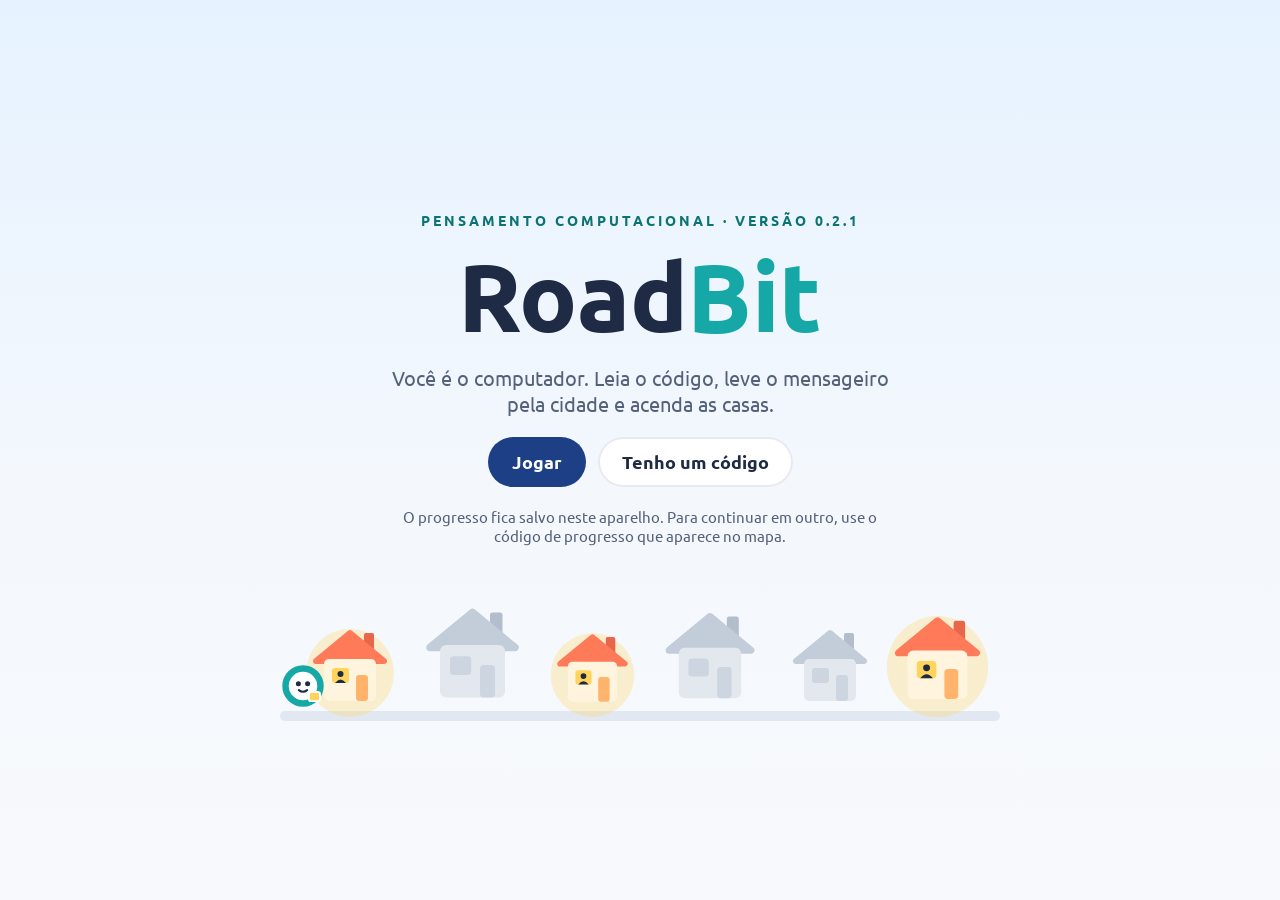
==== commit dd4e155c: "chore(release): v0.2.1 Publica o jogo corrigido em versoes/v0.2.1/jogo/ e atualiza jogo/, que aponta" ====
--- a/jogo/index.html
+++ b/jogo/index.html
@@ -4,7 +4,7 @@
 <meta charset="utf-8">
 <meta name="viewport" content="width=device-width, initial-scale=1, viewport-fit=cover">
 <meta name="description" content="RoadBit: jogo de leitura de código para o Pensamento Computacional da BNCC Computação.">
-<title>RoadBit v0.2</title>
+<title>RoadBit v0.2.1</title>
 <style>
 @font-face{font-family:'Ubuntu';font-style:normal;font-weight:400;font-display:swap;src:url([data-uri]) format('woff2')}
 @font-face{font-family:'Ubuntu';font-style:normal;font-weight:500;font-display:swap;src:url([data-uri]) format('woff2')}
@@ -122,7 +122,7 @@
 .top{display:flex;align-items:center;gap:8px;padding:8px 12px;background:var(--white);border-bottom:1px solid var(--line);flex:none}
 .top .ttl{flex:1;min-width:0}
 .top .ttl b{display:block;font-weight:700;font-size:18px;white-space:nowrap;overflow:hidden;text-overflow:ellipsis}
-.top .ttl span{display:block;font-size:14px;color:var(--ink2);white-space:nowrap;overflow:hidden;text-overflow:ellipsis}
+.top .ttl > span{display:block;font-size:14px;color:var(--ink2);white-space:nowrap;overflow:hidden;text-overflow:ellipsis}
 .ico{min-width:44px;height:44px;border-radius:999px;display:inline-flex;align-items:center;justify-content:center;font-weight:700;padding:0 12px;font-size:15px;background:var(--bg);color:var(--ink);white-space:nowrap}
 .ico.on{background:var(--teal-l);color:var(--teal-d)}
 .ico .sm{display:none;font-size:20px}
@@ -130,6 +130,7 @@
 @media (max-width:600px){.ico .lg{display:none}.ico .sm{display:inline}.top{gap:6px}}
 .chip{display:inline-block;padding:4px 12px;border-radius:999px;background:var(--teal-l);color:var(--teal-d);font-weight:700;font-size:13px;letter-spacing:1px;text-transform:uppercase;white-space:nowrap}
 .chip.d{background:#FCE4EE;color:var(--kwc)}
+.top .ttl .mmode{display:none;font-weight:700;color:var(--teal-d)}
 .stage{flex:1;min-height:0;display:grid;gap:6px 32px;padding:10px 14px;grid-template-columns:1fr;grid-template-rows:auto 1fr;align-content:start;width:100%;max-width:1360px;margin:0 auto}
 .stage.wide{grid-template-columns:auto 1fr;grid-template-rows:1fr;align-content:center;padding:14px 32px}
 .stage.wide.mesa{grid-template-columns:auto 1fr 250px}
@@ -195,6 +196,7 @@
 @keyframes pop{40%{transform:scale(1.14) translateY(-4%)}100%{transform:scale(1)}}
 .cell.pick .dot{box-shadow:0 0 0 4px var(--white),0 0 0 8px var(--blue)}
 .cell.wrong .dot{box-shadow:0 0 0 4px var(--white),0 0 0 8px var(--coral)}
+.cell.answer .dot{box-shadow:0 0 0 4px var(--white),0 0 0 8px var(--g)}
 .cell.target .house{animation:nudge 1s ease-in-out 3}
 @keyframes nudge{50%{transform:translateY(-8%)}}
 .robot,.phantom{position:absolute;pointer-events:none;transition:left .17s ease-out,top .17s ease-out,transform .17s ease-out,opacity .2s;z-index:2}
@@ -258,6 +260,7 @@
 .pop .pval{color:#C2410C;font-family:var(--mono);font-size:28px;font-weight:700}
 @media (max-width:899px){
   .top .chip{display:none}
+  .top .ttl .mmode{display:inline}
   .top .ttl b{font-size:16px}
   .ico{padding:0 10px}
   .banner{font-size:16px}
@@ -272,7 +275,7 @@
 
 <!-- INÍCIO -->
 <section id="home" class="screen on">
-  <div class="eyebrow">Pensamento Computacional · versão 0.2</div>
+  <div class="eyebrow">Pensamento Computacional · versão 0.2.1</div>
   <h1>Road<span>Bit</span></h1>
   <p class="sub">Você é o computador. Leia o código, leve o mensageiro pela cidade e acenda as casas.</p>
   <div class="row">
@@ -303,7 +306,7 @@
     <div class="ttl"><b id="mTitle"></b><span id="mSub"></span></div>
     <span class="chip" id="mMode"></span>
     <button class="ico" id="concBtn" aria-label="Ver o conceito deste marco"><span class="lg">Conceito</span><span class="sm">?</span></button>
-    <button class="ico" id="hintBtn" aria-label="Usar uma dica">Dica 3</button>
+    <button class="ico" id="hintBtn" aria-label="Usar uma dica">Dica 2</button>
     <button class="ico" id="sweepBtn" aria-label="Foco passo a passo ligado ou desligado" title="Foco passo a passo"><span class="lg">Foco</span><span class="sm">»</span></button>
     <button class="ico" id="sndBtn" aria-label="Som"><span class="lg" id="sndTxt">Som</span><span class="sm">♪</span></button>
   </div>
@@ -721,12 +724,20 @@
     blocosDe(st).forEach(bl);
   });
   bl(c.code); if (c.certo) bl(c.certo);
+  // os textos que citam direção também espelham, senão a frase certa passa a descrever o caminho ao contrário
+  if (c.titulo) c.titulo = espelharTexto(c.titulo);
+  if (c.guia) c.guia = espelharTexto(c.guia);
+  if (c.alvo) c.alvo = espelharTexto(c.alvo);
+  if (c.opcoes) c.opcoes = c.opcoes.map(espelharTexto);
   return c;
+}
+function espelharTexto(t) {
+  return t.replace(/direita|esquerda|→|←/g, w => ({ direita: 'esquerda', esquerda: 'direita', '→': '←', '←': '→' }[w]));
 }
 
 const RoadBitMotor = { DIRS, MOVE_WORD, MOVE_NOME, SETA, DIR_DA_SETA, SYM, x, N, T, BO, V, B, NAO, S, PL, LIVRE, LS, IX, TAM, REC, FLD, FC,
   mv, R_, L_, U_, D_, ENT, mvx, rep, cada, se, enq, set, setx, esc, ler, def, call, ret,
-  clone, parseMap, ehPlaca, coletar, layout, simulate, mirrorMission, fmtValor };
+  clone, parseMap, ehPlaca, coletar, layout, simulate, mirrorMission, espelharTexto, fmtValor };
 if (typeof module !== 'undefined') module.exports = RoadBitMotor;
 else if (typeof window !== 'undefined') window.RoadBitMotor = RoadBitMotor;
 
@@ -1142,7 +1153,17 @@
 const feitas = mid => missoesDo(mid).filter(m => P.stars[m.id]).length;
 const marcoAberto = k => TUDO || k.req === 0 || feitas(k.req) >= 8;
 const missaoAberta = m => TUDO || (marcoAberto(marcoDe(m.marco)) && (m.n === 1 || !!P.stars[m.marco + '-' + (m.n - 1)]));
-const hintsLeft = mid => 3 - (P.hints[mid] || 0);
+const DICAS_POR_MISSAO = 2;
+const hintsLeft = () => DICAS_POR_MISSAO - (G.hintsUsed || 0);
+// depois de uma missão, segue no mesmo marco; só quando ele acaba volta à primeira pendente da trilha
+function proximaDepois(m){
+  if (m) {
+    const ms = missoesDo(m.marco);
+    const adiante = ms.find(q => q.n > m.n && !P.stars[q.id] && missaoAberta(q)) || ms.find(q => !P.stars[q.id] && missaoAberta(q));
+    if (adiante) return adiante;
+  }
+  return proxima();
+}
 function proxima(){
   for (const k of MARCOS) { if (!marcoAberto(k)) continue; const m = missoesDo(k.id).find(q => !P.stars[q.id]); if (m && missaoAberta(m)) return m; }
   return null;
@@ -1276,10 +1297,12 @@
     ov('marcoOv', false); P.seen[mid] = 1; save(); openMission(m.id);
   });
 }
-function openConceito(){
+function openConceito(depois){
   const k = marcoDe(G.m.marco);
   $('concCard').innerHTML = '<div class="kick' + (k.bonus ? ' b' : '') + '">' + (k.bonus ? 'Marco bônus' : 'Marco ' + k.id) + ' · ' + esc(k.lugar) + '</div><h2>' + esc(k.objeto) + '</h2>' + conceitoHTML(k) + '<div class="acts"><button class="btn primary" id="ccClose">Voltar à missão</button></div>';
-  ov('concOv', true); $('ccClose').onclick = () => ov('concOv', false);
+  ov('concOv', true);
+  $('ccClose').onclick = () => { ov('concOv', false); if (typeof depois === 'function') depois(); };
+  later(() => $('ccClose').focus(), 50);
 }
 
 // ===================== missão =====================
@@ -1305,7 +1328,7 @@
   G = { m, k, errors: 0, hintsUsed: 0, tries: 0, runs: 0, mode: m.modo, steps: [], idx: 0 };
   show('jogo');
   $('mTitle').textContent = m.id + ' · ' + m.titulo;
-  $('mSub').textContent = (k.bonus ? 'Bônus' : 'Marco ' + k.id) + ' · ' + k.objeto;
+  $('mSub').innerHTML = '<span class="mmode">' + modoCurto(m) + ' · </span>' + esc((k.bonus ? 'Bônus' : 'Marco ' + k.id) + ' · ' + k.objeto);
   $('mMode').textContent = modoCurto(m); $('mMode').className = 'chip' + (m.desafio ? ' d' : '');
   $('sndTxt').textContent = P.mute ? 'Som: não' : 'Som'; $('sndBtn').classList.toggle('mut', P.mute);
   $('sweepBtn').classList.toggle('on', P.sweep);
@@ -1314,16 +1337,19 @@
   G.L = E.layout(G.ast, { editable: m.modo === 'depurar' });
   G.tr = E.simulate(m, G.ast);
   G.steps = G.tr.steps;
+  // sem movimento (só variáveis), o mapa não ajuda a ler: fica escondido
+  G.semMapa = !!m.soVar || !G.steps.some(s => s.kind === 'in');
   buildCode();
   setupMode();
   buildBoard();
   renderState(-1);
   fit();
-  if (!P.seen[m.marco] && !TUDO) { P.seen[m.marco] = 1; save(); openConceito(); }
-  startMode();
-}
-
-function updHint(){ const n = hintsLeft(G.m.marco); $('hintBtn').textContent = 'Dica ' + n; $('hintBtn').disabled = n <= 0; }
+  // na primeira missão do marco, o foco só começa depois que o estudante fecha o cartão de conceito
+  if (!P.seen[m.marco] && !TUDO) { P.seen[m.marco] = 1; save(); openConceito(startMode); }
+  else startMode();
+}
+
+function updHint(){ const n = hintsLeft(); $('hintBtn').textContent = 'Dica ' + n; $('hintBtn').disabled = n <= 0; $('hintBtn').setAttribute('aria-label', 'Usar uma dica (' + n + ' nesta missão)'); }
 
 // ---------- código ----------
 function buildCode(){
@@ -1367,7 +1393,7 @@
 function buildBoard(){
   const m = G.m, b = $('board'); b.innerHTML = '';
   G.map = E.parseMap(m.map); G.cells = {};
-  const hide = !!m.soVar;
+  const hide = G.semMapa;
   b.style.display = hide ? 'none' : '';
   if (hide) return;
   m.map.forEach((row, y) => [...row].forEach((ch, x) => {
@@ -1382,7 +1408,7 @@
   const r = document.createElement('div'); r.className = 'robot'; r.innerHTML = ROBOT_SVG; b.appendChild(r); G.robot = r;
 }
 function sizeBoard(cs){
-  const m = G.m; if (m.soVar) return;
+  const m = G.m; if (G.semMapa) return;
   G.cs = cs; const b = $('board');
   b.style.width = cs * G.map.w + 'px'; b.style.height = cs * G.map.h + 'px';
   Object.values(G.cells).forEach(c => { c.style.left = c.dataset.x * cs + 'px'; c.style.top = c.dataset.y * cs + 'px'; c.style.width = cs + 'px'; c.style.height = cs + 'px'; c.querySelector('.dot').style.fontSize = Math.round(cs * .42) + 'px'; });
@@ -1405,7 +1431,7 @@
 function renderState(j, anim){
   const m = G.m, s = j >= 0 ? G.steps[j] : null;
   const x = s ? s.x : m.start[0], y = s ? s.y : m.start[1];
-  if (!m.soVar) {
+  if (!G.semMapa) {
     const jump = !anim || !G.pos || Math.abs(G.pos[0] - x) + Math.abs(G.pos[1] - y) > 1;
     placeRobot(x, y, jump);
     const lit = s ? s.lit : {};
@@ -1473,7 +1499,7 @@
     const codeH = $('code').offsetHeight + 26;
     let cs;
     const others = $('banner').offsetHeight + $('pv').offsetHeight + $('sideS').offsetHeight + 24;
-    if (m.soVar) cs = 40;
+    if (G.semMapa) cs = 40;
     else if (wide) {
       const colW = st.clientWidth - $('codeP').offsetWidth - (G.mesa ? 282 : 0) - 64 - pad;
       cs = Math.min(colW / G.map.w, (avail - others - pad) / G.map.h, 84);
@@ -1558,7 +1584,9 @@
 function pulseKey(k){ document.querySelectorAll('[data-k]').forEach(b => b.classList.toggle('hint', b.dataset.k === k)); }
 function input(k){
   if (G.mode !== 'rastrear' || G.busy || G.done) return;
-  if (G.sweeping || (G.steps[G.idx] && G.steps[G.idx].kind !== 'in')) { stopAll(); endSweep(nextIn(G.idx)); if (G.done) return; }
+  // a primeira tecla durante o foco só pula a animação: não conta como resposta
+  if (G.sweeping) { stopAll(); endSweep(nextIn(G.idx)); return; }
+  if (G.steps[G.idx] && G.steps[G.idx].kind !== 'in') { stopAll(); endSweep(nextIn(G.idx)); if (G.done) return; }
   const s = G.steps[G.idx]; if (!s) return;
   if (k === s.key) {
     pulseKey(null);
@@ -1598,30 +1626,50 @@
 
 // ----- prever -----
 function cellTap(x, y){
-  if (G.mode !== 'prever' || G.busy || G.done) return;
+  if (G.mode !== 'prever' || G.busy || G.done || G.aguardaNova) return;
+  if (G.revelado) {
+    const f = G.tr.final;
+    if (x === f.x && y === f.y) { G.cells[x + ',' + y].classList.add('pick'); G.done = true; later(() => endMission(1), 400); }
+    else toast('Toque na calçada marcada em verde.');
+    return;
+  }
   Object.values(G.cells).forEach(c => c.classList.remove('pick', 'wrong'));
   G.pick = [x, y]; G.cells[x + ',' + y].classList.add('pick');
   $('actBtn').disabled = false;
 }
 function conferir(){
-  if (G.busy) return;
-  const m = G.m; G.tries++;
+  if (G.busy || G.done) return;
+  if (G.aguardaNova) { resetPrever(); return; }
+  const m = G.m;
+  if (G.revelado) {
+    if (m.soVar && G.pvVal === G.tr.final.vars[m.predictVar]) { G.done = true; endMission(1); }
+    else banner('Ajuste o valor para ' + E.fmtValor(G.tr.final.vars[m.predictVar]) + ' e confira para concluir.');
+    return;
+  }
+  G.tries++;
   G.hideVars = false; G.showTrail = true;
   Object.values(G.cells).forEach(c => c.classList.remove('wrong'));
   const fim = G.tr.final;
   const certo = m.soVar ? fim.vars[m.predictVar] === G.pvVal : (G.pick && fim.x === G.pick[0] && fim.y === G.pick[1]);
   banner('Veja o computador executar.');
   play(G.steps.length - 1, 120, () => {
-    if (certo) { SND.win(); later(() => endMission(G.tries === 1 ? 3 : G.tries === 2 ? 2 : 1), 500); }
-    else {
-      SND.err();
-      if (m.soVar) banner('O valor final é ' + E.fmtValor(fim.vars[m.predictVar]) + ', não ' + G.pvVal + '. Veja o teste de mesa e tente prever de novo.');
-      else { banner('Não era aí. O caminho percorrido ficou marcado. Tente de novo.'); if (G.pick) G.cells[G.pick + ''].classList.add('wrong'); }
-      G.tries < 3 ? later(resetPrever, 2600) : later(() => endMission(1), 2600);
+    if (certo) { G.done = true; later(() => endMission(G.tries === 1 ? 3 : G.tries === 2 ? 2 : 1), 500); return; }
+    SND.err();
+    const onde = G.mesa ? 'o teste de mesa' : 'o quadro de variáveis';
+    if (!m.soVar && G.pick) G.cells[G.pick + ''].classList.add('wrong');
+    if (G.tries < 3) {
+      if (m.soVar) banner('O valor final é ' + E.fmtValor(fim.vars[m.predictVar]) + ', não ' + G.pvVal + '. Veja ' + onde + ' e, quando quiser, tente de novo.');
+      else banner('Não era aí. O caminho percorrido ficou marcado. Estude o caminho e, quando quiser, tente de novo.');
+      G.aguardaNova = true; $('actBtn').textContent = 'Tentar de novo'; $('actBtn').disabled = false;
+    } else {
+      // depois do 3º erro o jogo mostra a resposta; o estudante confirma para concluir com 1 estrela
+      G.revelado = true;
+      if (m.soVar) { banner('O valor final é ' + E.fmtValor(fim.vars[m.predictVar]) + '. Veja ' + onde + ', ajuste o valor e confira para concluir.'); $('actBtn').disabled = false; }
+      else { G.cells[fim.x + ',' + fim.y].classList.add('answer'); banner('A resposta está marcada em verde. Compare com o caminho e toque nela para concluir.'); $('actBtn').disabled = true; }
     }
   });
 }
-function resetPrever(){ G.hideVars = true; G.showTrail = false; G.pick = null; Object.values(G.cells).forEach(c => c.classList.remove('pick', 'wrong')); renderState(-1); clearMarks(['on', 'sw', 'err']); $('actBtn').disabled = !G.m.soVar; banner(G.baseBanner); }
+function resetPrever(){ G.aguardaNova = false; G.hideVars = true; G.showTrail = false; G.pick = null; Object.values(G.cells).forEach(c => c.classList.remove('pick', 'wrong', 'answer')); renderState(-1); clearMarks(['on', 'sw', 'err']); $('actBtn').textContent = 'Conferir'; $('actBtn').disabled = !G.m.soVar; banner(G.baseBanner); }
 
 // reproduz o rastro até o passo 'ate' (usado por prever, depurar, explicar)
 function play(ate, ms, done){
@@ -1692,7 +1740,7 @@
   const ate = t.overflow ? Math.min(G.steps.length - 1, 80) : G.steps.length - 1;
   banner('Executando...');
   play(ate, 70, () => {
-    if (ok) { SND.win(); G.done = true; later(() => endMission(G.runs === 1 ? 3 : G.runs === 2 ? 2 : 1), 500); return; }
+    if (ok) { G.done = true; later(() => endMission(G.runs === 1 ? 3 : G.runs === 2 ? 2 : 1), 500); return; }
     SND.err();
     const ult = G.steps[ate];
     if (ult) mark(ult.nid, 'err');
@@ -1708,13 +1756,13 @@
 function escolher(b){
   if (G.done || b.classList.contains('no')) return;
   G.tries++;
-  if (b.dataset.ok === '1') { b.classList.add('yes'); SND.win(); G.done = true; later(() => endMission(G.tries === 1 ? 3 : G.tries === 2 ? 2 : 1), 700); }
+  if (b.dataset.ok === '1') { b.classList.add('yes'); G.done = true; later(() => endMission(G.tries === 1 ? 3 : G.tries === 2 ? 2 : 1), 700); }
   else { b.classList.add('no'); SND.err(); banner('Não é isso. Veja executar e compare com as frases.'); }
 }
 
 // ----- dicas -----
 function useHint(){
-  const mid = G.m.marco; if (hintsLeft(mid) <= 0 || G.done) return;
+  if (hintsLeft() <= 0 || G.done || G.busy) return;
   const mode = G.mode;
   if (mode === 'rastrear') {
     if (G.sweeping) { stopAll(); endSweep(nextIn(G.idx)); }
@@ -1730,14 +1778,17 @@
     const ln = el && el.closest('.line'); if (ln) ln.classList.add('sus');
     banner('O erro está na linha marcada em laranja.');
   } else if (mode === 'prever') {
-    G.hideVars = false; renderVars(-1);
-    banner('Dica: siga o código com o dedo, linha por linha, e anote cada mudança. Um laço repete o bloco inteiro.');
+    if (G.aguardaNova || G.revelado) return;
+    // dica: o computador executa a primeira metade do programa e o estudante continua dali
+    const meio = Math.max(0, Math.floor(G.steps.length / 2) - 1), s = G.steps[meio];
+    G.hideVars = false; G.showTrail = true; renderState(meio); G.curState = meio; mark(s.nid, 'on');
+    banner('Dica: o computador executou até a linha ' + (lineIdx(s.nid) + 1) + ', a metade do caminho. Continue a leitura daí.');
   } else {
     const errada = [...$('opts').querySelectorAll('.opt')].find(b => b.dataset.ok === '0' && !b.classList.contains('no'));
     if (errada) errada.classList.add('no');
     banner('Uma das frases erradas foi riscada.');
   }
-  G.hintsUsed++; P.hints[mid] = (P.hints[mid] || 0) + 1; save(); updHint();
+  G.hintsUsed++; updHint();
 }
 
 // ---------- fim e reprodução ----------
@@ -1754,7 +1805,7 @@
   if (stars < 3) p += ' Jogue de novo para tentar 3 estrelas: o mapa vem espelhado.';
   $('endP').textContent = p;
   $('endL').textContent = 'Você praticou: ' + k.aprendeu + '.';
-  const nx = proxima();
+  const nx = proximaDepois(m);
   $('endNext').style.display = nx ? '' : 'none';
   ov('endOv', true);
   later(() => $('endNext').focus(), 50);
@@ -1787,7 +1838,7 @@
 $('homeBtn').onclick = () => show('home');
 $('contBtn').onclick = () => { const nx = proxima(); if (nx) openMission(nx.id); };
 $('backBtn').onclick = goMap;
-$('concBtn').onclick = openConceito;
+$('concBtn').onclick = () => openConceito();
 $('hintBtn').onclick = useHint;
 $('sndBtn').onclick = () => { P.mute = !P.mute; save(); $('sndTxt').textContent = P.mute ? 'Som: não' : 'Som'; $('sndBtn').classList.toggle('mut', P.mute); };
 $('sweepBtn').onclick = () => { P.sweep = !P.sweep; save(); $('sweepBtn').classList.toggle('on', P.sweep); toast(P.sweep ? 'Foco passo a passo ligado.' : 'Foco direto: pula para a próxima ação.'); };
@@ -1801,9 +1852,9 @@
 document.addEventListener('click', e => { if (popEl && !$('pop').contains(e.target) && e.target !== popEl) closePop(); });
 $('endMap').onclick = goMap;
 $('endAgain').onclick = () => { ov('endOv', false); openMission(G.m.id); };
-$('endNext').onclick = () => { ov('endOv', false); const nx = proxima(); if (nx) openMission(nx.id); };
+$('endNext').onclick = () => { ov('endOv', false); const nx = proximaDepois(G.m); if (nx) openMission(nx.id); };
 $('endReplay').onclick = replay;
-$('tpFirst').onclick = () => { stopAll(); rpGo(-1); };
+$('tpFirst').onclick = () => { stopAll(); $('tpPlay').textContent = '▶'; rpGo(-1); };
 $('tpPrev').onclick = () => { stopAll(); $('tpPlay').textContent = '▶'; rpGo(G.rp - 1); };
 $('tpNext').onclick = () => { stopAll(); $('tpPlay').textContent = '▶'; rpGo(G.rp + 1); };
 $('tpPlay').onclick = rpPlay;
@@ -1812,7 +1863,14 @@
 
 const KEYS = { ArrowUp: 'U', ArrowDown: 'D', ArrowLeft: 'L', ArrowRight: 'R', Enter: 'E', ' ': 'E' };
 document.addEventListener('keydown', e => {
-  if (!$('jogo').classList.contains('on') || document.querySelector('.ov.on')) return;
+  const aberto = document.querySelector('.ov.on');
+  if (aberto && e.key === 'Escape') {
+    if (aberto.id === 'concOv') $('ccClose').click();
+    else if (aberto.id === 'endOv') goMap();
+    else ov(aberto.id, false);
+    e.preventDefault(); return;
+  }
+  if (!$('jogo').classList.contains('on') || aberto) return;
   if (e.target.closest && e.target.closest('.ed,.opt,.btn,.ico') && (e.key === 'Enter' || e.key === ' ')) return;
   if (G.mode === 'replay') { if (e.key === 'ArrowRight') rpGo(G.rp + 1); else if (e.key === 'ArrowLeft') rpGo(G.rp - 1); else if (e.key === ' ') rpPlay(); else return; e.preventDefault(); return; }
   if (popEl) { if (e.key === 'ArrowUp') bump(1); else if (e.key === 'ArrowDown') bump(-1); else if (e.key === 'Escape') closePop(); else return; e.preventDefault(); return; }
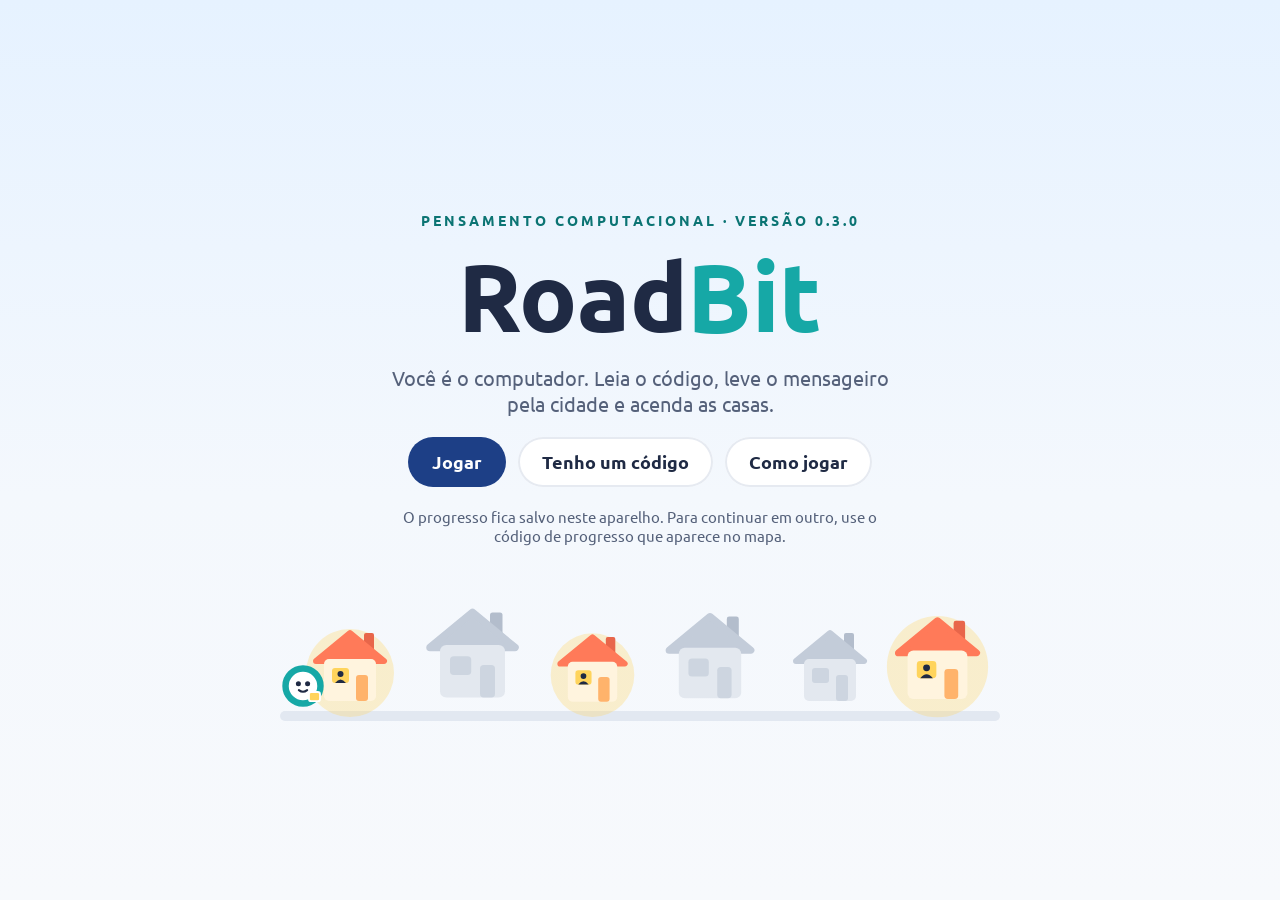
==== commit 6a17d17c: "chore(release): v0.3.0 Publica em versoes/v0.3.0/ o jogo com o tour guiado, a cópia congelada dos do" ====
--- a/jogo/index.html
+++ b/jogo/index.html
@@ -4,7 +4,7 @@
 <meta charset="utf-8">
 <meta name="viewport" content="width=device-width, initial-scale=1, viewport-fit=cover">
 <meta name="description" content="RoadBit: jogo de leitura de código para o Pensamento Computacional da BNCC Computação.">
-<title>RoadBit v0.2.1</title>
+<title>RoadBit v0.3.0</title>
 <style>
 @font-face{font-family:'Ubuntu';font-style:normal;font-weight:400;font-display:swap;src:url([data-uri]) format('woff2')}
 @font-face{font-family:'Ubuntu';font-style:normal;font-weight:500;font-display:swap;src:url([data-uri]) format('woff2')}
@@ -268,6 +268,17 @@
   #entBtn{height:94px;width:100px}
   .controls{gap:14px}
 }
+/* ---------- tour guiado ---------- */
+#tourOv{position:fixed;inset:0;z-index:70;display:none}
+#tourOv.on{display:block}
+#tourHole{position:fixed;border-radius:16px;box-shadow:0 0 0 9999px rgba(31,42,68,.62);transition:all .25s ease;pointer-events:none}
+#tourHole.none{width:0;height:0;left:50%;top:40%}
+#tourCard{position:fixed;width:min(380px,calc(100vw - 24px));background:var(--white);border-radius:20px;padding:16px 18px;box-shadow:0 18px 50px rgba(31,42,68,.3);display:flex;flex-direction:column;gap:10px;transition:left .25s ease,top .25s ease}
+#tourCard .tk{font-size:13px;font-weight:700;letter-spacing:2px;text-transform:uppercase;color:var(--teal-d)}
+#tourCard h3{font-size:20px}
+#tourCard p{margin:0;font-size:17px;line-height:1.4;color:var(--ink2)}
+#tourCard .tacts{display:flex;justify-content:space-between;align-items:center;gap:10px;margin-top:4px}
+#tourCard .btn{min-height:44px;padding:8px 18px;font-size:16px}
 @media (prefers-reduced-motion: reduce){*{animation:none!important;transition:none!important}}
 </style>
 </head>
@@ -275,12 +286,13 @@
 
 <!-- INÍCIO -->
 <section id="home" class="screen on">
-  <div class="eyebrow">Pensamento Computacional · versão 0.2.1</div>
+  <div class="eyebrow">Pensamento Computacional · versão 0.3.0</div>
   <h1>Road<span>Bit</span></h1>
   <p class="sub">Você é o computador. Leia o código, leve o mensageiro pela cidade e acenda as casas.</p>
   <div class="row">
     <button class="btn primary" id="playBtn">Jogar</button>
     <button class="btn ghost" id="codeBtn">Tenho um código</button>
+    <button class="btn ghost" id="howBtn">Como jogar</button>
   </div>
   <p class="note">O progresso fica salvo neste aparelho. Para continuar em outro, use o código de progresso que aparece no mapa.</p>
   <div class="skyline"><svg viewBox="0 0 720 150" width="100%" height="150" preserveAspectRatio="xMidYMax meet" aria-hidden="true"><rect x="0" y="140" width="720" height="10" rx="5" fill="#E2E8F1"/><g transform="translate(20 44.0) scale(1.0)"><circle cx="50" cy="58" r="44" fill="#FFD45C" opacity=".3"/><rect x="64" y="18" width="10" height="18" rx="2" fill="#E8664A"/><path d="M16 46 L50 18 L84 46 Z" fill="#FF7A59" stroke="#FF7A59" stroke-width="6" stroke-linejoin="round"/><rect x="24" y="44" width="52" height="42" rx="5" fill="#FFF4DE"/><rect x="32" y="53" width="17" height="15" rx="3" fill="#FFD45C"/><circle cx="40.5" cy="59" r="3" fill="#1F2A44"/><path d="M35 68 q5.5 -7 11 0 z" fill="#1F2A44"/><rect x="56" y="60" width="12" height="26" rx="3" fill="#FFB36B"/></g><g transform="translate(130 19.0) scale(1.25)"><rect x="64" y="18" width="10" height="18" rx="2" fill="#B3BDCC"/><path d="M16 46 L50 18 L84 46 Z" fill="#C3CCD9" stroke="#C3CCD9" stroke-width="6" stroke-linejoin="round"/><rect x="24" y="44" width="52" height="42" rx="5" fill="#E3E8EF"/><rect x="32" y="53" width="17" height="15" rx="3" fill="#CDD5E0"/><rect x="56" y="60" width="12" height="26" rx="3" fill="#CDD5E0"/></g><g transform="translate(265 49.0) scale(0.95)"><circle cx="50" cy="58" r="44" fill="#FFD45C" opacity=".3"/><rect x="64" y="18" width="10" height="18" rx="2" fill="#E8664A"/><path d="M16 46 L50 18 L84 46 Z" fill="#FF7A59" stroke="#FF7A59" stroke-width="6" stroke-linejoin="round"/><rect x="24" y="44" width="52" height="42" rx="5" fill="#FFF4DE"/><rect x="32" y="53" width="17" height="15" rx="3" fill="#FFD45C"/><circle cx="40.5" cy="59" r="3" fill="#1F2A44"/><path d="M35 68 q5.5 -7 11 0 z" fill="#1F2A44"/><rect x="56" y="60" width="12" height="26" rx="3" fill="#FFB36B"/></g><g transform="translate(370 24.0) scale(1.2)"><rect x="64" y="18" width="10" height="18" rx="2" fill="#B3BDCC"/><path d="M16 46 L50 18 L84 46 Z" fill="#C3CCD9" stroke="#C3CCD9" stroke-width="6" stroke-linejoin="round"/><rect x="24" y="44" width="52" height="42" rx="5" fill="#E3E8EF"/><rect x="32" y="53" width="17" height="15" rx="3" fill="#CDD5E0"/><rect x="56" y="60" width="12" height="26" rx="3" fill="#CDD5E0"/></g><g transform="translate(500 44.0) scale(1.0)"><rect x="64" y="18" width="10" height="18" rx="2" fill="#B3BDCC"/><path d="M16 46 L50 18 L84 46 Z" fill="#C3CCD9" stroke="#C3CCD9" stroke-width="6" stroke-linejoin="round"/><rect x="24" y="44" width="52" height="42" rx="5" fill="#E3E8EF"/><rect x="32" y="53" width="17" height="15" rx="3" fill="#CDD5E0"/><rect x="56" y="60" width="12" height="26" rx="3" fill="#CDD5E0"/></g><g transform="translate(600 29.000000000000014) scale(1.15)"><circle cx="50" cy="58" r="44" fill="#FFD45C" opacity=".3"/><rect x="64" y="18" width="10" height="18" rx="2" fill="#E8664A"/><path d="M16 46 L50 18 L84 46 Z" fill="#FF7A59" stroke="#FF7A59" stroke-width="6" stroke-linejoin="round"/><rect x="24" y="44" width="52" height="42" rx="5" fill="#FFF4DE"/><rect x="32" y="53" width="17" height="15" rx="3" fill="#FFD45C"/><circle cx="40.5" cy="59" r="3" fill="#1F2A44"/><path d="M35 68 q5.5 -7 11 0 z" fill="#1F2A44"/><rect x="56" y="60" width="12" height="26" rx="3" fill="#FFB36B"/></g></svg><div class="rb"><svg viewBox="0 0 100 100" aria-hidden="true"><circle cx="50" cy="50" r="38" fill="#fff" stroke="#16A8A6" stroke-width="14"/><circle cx="40" cy="45" r="5.5" fill="#1F2A44"/><circle cx="60" cy="45" r="5.5" fill="#1F2A44"/><path d="M41 59 q9 7 18 0" stroke="#1F2A44" stroke-width="4.5" fill="none" stroke-linecap="round"/><rect x="63" y="63" width="24" height="20" rx="5" fill="#FFD45C" stroke="#fff" stroke-width="4"/></svg></div></div>
@@ -292,7 +304,7 @@
   <div class="bar">
     <button class="btn dark" id="homeBtn" aria-label="Voltar ao início">← Início</button>
     <h2>Road<span>Bit</span></h2>
-    <button class="btn ghost" id="myCodeBtn">Meu código</button>
+    <div class="row" style="display:flex;gap:8px"><button class="btn ghost" id="mapTourBtn" aria-label="Como jogar: rever o tour">Como jogar</button><button class="btn ghost" id="myCodeBtn">Meu código</button></div>
   </div>
   <div class="cont" id="contBox"><div class="ci"><small id="contK">Continuar</small><b id="contT"></b></div><button class="btn sun" id="contBtn">Jogar</button></div>
   <div class="citybar"><span id="cityTxt"></span><div class="track"><div class="fill" id="cityFill"></div></div></div>
@@ -344,6 +356,10 @@
 </section>
 
 <div class="toast" id="toast" role="status"></div>
+
+<div id="tourOv" role="dialog" aria-modal="true" aria-labelledby="tourT"><div id="tourHole"></div>
+  <div id="tourCard"><div class="tk" id="tourK"></div><h3 id="tourT"></h3><p id="tourP"></p>
+    <div class="tacts"><button class="btn dark" id="tourSkip">Pular tour</button><button class="btn primary" id="tourNext">Próximo</button></div></div></div>
 
 <div class="ov" id="marcoOv"><div class="card wide" id="marcoCard"></div></div>
 <div class="ov" id="concOv"><div class="card wide" id="concCard"></div></div>
@@ -1130,9 +1146,10 @@
   set(k, v){ try{ localStorage.setItem(k, JSON.stringify(v)); }catch(e){} }
 };
 const TUDO = /[?&]tudo\b/.test(location.search);
+const SEM_TOUR = TUDO || /[?&]semtour\b/.test(location.search);
 
 // ---------- progresso (com migração da v0.1) ----------
-function novoP(){ return { stars:{}, hints:{}, seen:{}, mute:false, sweep:true, at:null, plays:{} }; }
+function novoP(){ return { stars:{}, hints:{}, seen:{}, mute:false, sweep:true, at:null, plays:{}, tours:{} }; }
 let P = Object.assign(novoP(), store.get(CHAVE) || {});
 if (!store.get(CHAVE)) {
   const velho = store.get('mensageiro.v1');
@@ -1299,11 +1316,90 @@
 }
 function openConceito(depois){
   const k = marcoDe(G.m.marco);
-  $('concCard').innerHTML = '<div class="kick' + (k.bonus ? ' b' : '') + '">' + (k.bonus ? 'Marco bônus' : 'Marco ' + k.id) + ' · ' + esc(k.lugar) + '</div><h2>' + esc(k.objeto) + '</h2>' + conceitoHTML(k) + '<div class="acts"><button class="btn primary" id="ccClose">Voltar à missão</button></div>';
+  $('concCard').innerHTML = '<div class="kick' + (k.bonus ? ' b' : '') + '">' + (k.bonus ? 'Marco bônus' : 'Marco ' + k.id) + ' · ' + esc(k.lugar) + '</div><h2>' + esc(k.objeto) + '</h2>' + conceitoHTML(k) + '<div class="acts"><button class="btn ghost" id="ccTour">Como jogar</button><button class="btn primary" id="ccClose">Voltar à missão</button></div>';
   ov('concOv', true);
   $('ccClose').onclick = () => { ov('concOv', false); if (typeof depois === 'function') depois(); };
+  $('ccTour').onclick = () => { ov('concOv', false); startTour(tourDoModo(G.m), () => { if (typeof depois === 'function') depois(); }, true); };
   later(() => $('ccClose').focus(), 50);
 }
+
+
+// ===================== tour guiado =====================
+// Cada passo aponta um elemento da tela e explica para que ele serve. O tour pode ser pulado
+// (botão ou Esc) e reaberto pelo botão "Como jogar". Cada tour aparece sozinho só na primeira vez.
+const TOURS = {
+  mapa: [
+    { el: '#contBox', t: 'Comece por aqui', p: 'O botão Jogar abre a próxima missão da trilha. Você não precisa procurar.' },
+    { el: '.mk', t: 'Os marcos da cidade', p: 'Cada marco é um lugar da cidade e um conceito de programação. São 12 missões em cada um. O próximo marco abre quando você completa 8.' },
+    { el: '.citybar', t: 'Seu progresso', p: 'A barra mostra quantas das missões você já concluiu. Cada missão acende uma casa da cidade.' },
+    { el: '#myCodeBtn', t: 'Código de progresso', p: 'O progresso fica salvo neste aparelho. Para continuar em outro, anote este código e use "Tenho um código" na tela inicial.' }
+  ],
+  missao: [
+    { el: '#codeP', t: 'O código', p: 'Você é o computador. O código diz o que o mensageiro faz, uma linha de cada vez, de cima para baixo.' },
+    { el: '#board', t: 'O mapa', p: 'O mensageiro anda pelas calçadas. Leve-o até as casas e entregue: cada entrega certa acende uma janela.' },
+    { el: '#controls', t: 'Os controles', p: 'Execute a linha destacada com as setas e o botão Entregar. Também dá para usar o teclado ou deslizar o dedo no mapa.' },
+    { el: '#banner', t: 'As orientações', p: 'Aqui aparece o que fazer. Se você errar, aparece uma pista sobre a linha e o laço onde você está.' },
+    { el: '#hintBtn', t: 'Dicas', p: 'Você tem 2 dicas em cada missão. Cada dica conta como um erro na hora das estrelas.' },
+    { el: '#concBtn', t: 'O conceito', p: 'Reveja a qualquer momento o que você está aprendendo neste marco, com um exemplo.' },
+    { el: '#sweepBtn', t: 'O foco', p: 'O foco passa pelas linhas para mostrar o caminho do computador. Aperte qualquer tecla para pular, ou desligue aqui.' }
+  ],
+  prever: [
+    { el: '#codeP', t: 'Modo Prever', p: 'Agora você não executa: leia o código todo e pense onde o mensageiro vai parar.' },
+    { el: '#board', t: 'Sua aposta', p: 'Toque na calçada onde ele vai terminar e aperte Conferir. O computador executa e mostra o caminho.' }
+  ],
+  preverVar: [
+    { el: '#codeP', t: 'Modo Prever', p: 'Leia o código sem executar e descubra o valor final da variável.' },
+    { el: '#pv', t: 'Sua aposta', p: 'Ajuste o valor com − e + e aperte Conferir. O computador executa e mostra cada mudança.' }
+  ],
+  depurar: [
+    { el: '#codeP', t: 'Modo Depurar', p: 'Este código tem um erro. Os números e as direções em laranja podem ser trocados.' },
+    { el: '#actBtn', t: 'Teste o conserto', p: 'Toque num valor laranja, mude e aperte Executar. Se não der certo, mude de novo.' }
+  ],
+  explicar: [
+    { el: '#codeP', t: 'Modo Explicar', p: 'Leia o código e pense no que ele faz do começo ao fim, não linha por linha.' },
+    { el: '#opts', t: 'Escolha a frase', p: 'Escolha a frase que explica o código. Se quiser, aperte "Ver executar" antes.' }
+  ]
+};
+let tour = null;
+function tourAlvo(sel){ const el = document.querySelector(sel); return el && el.offsetParent !== null && el.getBoundingClientRect().width > 0 ? el : null; }
+function startTour(nome, depois, forcar){
+  const passos = (TOURS[nome] || []).filter(q => tourAlvo(q.el));
+  if (!passos.length || (!forcar && (SEM_TOUR || P.tours[nome]))) { if (depois) depois(); return; }
+  P.tours[nome] = 1; save();
+  tour = { passos, i: 0, depois };
+  $('tourOv').classList.add('on');
+  tourMostra();
+}
+function tourMostra(){
+  const q = tour.passos[tour.i], el = tourAlvo(q.el), n = tour.passos.length;
+  $('tourK').textContent = 'Como jogar · ' + (tour.i + 1) + ' de ' + n;
+  $('tourT').textContent = q.t; $('tourP').textContent = q.p;
+  $('tourNext').textContent = tour.i === n - 1 ? 'Começar' : 'Próximo';
+  const h = $('tourHole'), c = $('tourCard'), W = innerWidth, H = innerHeight, m = 8;
+  if (el) {
+    const r = el.getBoundingClientRect();
+    const x = Math.max(4, r.left - m), y = Math.max(4, r.top - m), w = Math.min(W - 8, r.width + 2 * m), hh = Math.min(H - 8, r.height + 2 * m);
+    h.classList.remove('none'); Object.assign(h.style, { left: x + 'px', top: y + 'px', width: w + 'px', height: hh + 'px' });
+    const cw = c.offsetWidth, ch = c.offsetHeight;
+    let top = y + hh + 12 + ch <= H - 8 ? y + hh + 12 : (y - 12 - ch >= 8 ? y - 12 - ch : H - ch - 12);
+    let left = Math.min(W - cw - 12, Math.max(12, x + w / 2 - cw / 2));
+    // se ainda cobre o alvo (alvo alto, como o código), o cartão vai para o lado com mais espaço
+    if (top < y + hh && top + ch > y && W - (x + w) > cw + 24) left = x + w + 12;
+    else if (top < y + hh && top + ch > y && x > cw + 24) left = x - cw - 12;
+    Object.assign(c.style, { left: left + 'px', top: top + 'px' });
+  } else { h.classList.add('none'); Object.assign(c.style, { left: (W - c.offsetWidth) / 2 + 'px', top: (H - c.offsetHeight) / 2 + 'px' }); }
+  later(() => $('tourNext').focus(), 30);
+}
+function tourFim(){
+  if (!tour) return;
+  const depois = tour.depois; tour = null;
+  $('tourOv').classList.remove('on');
+  if (depois) depois();
+}
+$('tourNext').onclick = () => { if (!tour) return; if (++tour.i >= tour.passos.length) tourFim(); else tourMostra(); };
+$('tourSkip').onclick = tourFim;
+window.addEventListener('resize', () => { if (tour) tourMostra(); });
+const tourDoModo = m => m.modo === 'prever' ? (m.soVar ? 'preverVar' : 'prever') : (m.modo === 'rastrear' ? 'missao' : m.modo);
 
 // ===================== missão =====================
 let G = {};
@@ -1345,8 +1441,8 @@
   renderState(-1);
   fit();
   // na primeira missão do marco, o foco só começa depois que o estudante fecha o cartão de conceito
-  if (!P.seen[m.marco] && !TUDO) { P.seen[m.marco] = 1; save(); openConceito(startMode); }
-  else startMode();
+  const conceitoDepois = () => { if (!P.seen[m.marco] && !TUDO) { P.seen[m.marco] = 1; save(); openConceito(startMode); } else startMode(); };
+  startTour(tourDoModo(m), conceitoDepois);
 }
 
 function updHint(){ const n = hintsLeft(); $('hintBtn').textContent = 'Dica ' + n; $('hintBtn').disabled = n <= 0; $('hintBtn').setAttribute('aria-label', 'Usar uma dica (' + n + ' nesta missão)'); }
@@ -1549,7 +1645,9 @@
 }
 const banner = t => { $('banner').textContent = t; };
 function startMode(){
-  if (G.mode === 'rastrear') { G.idx = 0; sweepTo(); }
+  if (G.iniciado || G.done) return;
+  G.iniciado = true;
+  if (G.mode === 'rastrear' && G.idx === 0) sweepTo();
 }
 
 // ----- rastrear com foco que passa linha a linha -----
@@ -1834,7 +1932,9 @@
 }
 
 // ---------- eventos ----------
-$('playBtn').onclick = () => { show('mapa'); renderMap(); };
+$('playBtn').onclick = () => { show('mapa'); renderMap(); later(() => startTour('mapa'), 120); };
+$('howBtn').onclick = () => { P.tours = {}; save(); show('mapa'); renderMap(); later(() => startTour('mapa', null, true), 120); toast('O tour da missão aparece quando você abrir uma missão.'); };
+$('mapTourBtn').onclick = () => { P.tours = {}; save(); startTour('mapa', null, true); };
 $('homeBtn').onclick = () => show('home');
 $('contBtn').onclick = () => { const nx = proxima(); if (nx) openMission(nx.id); };
 $('backBtn').onclick = goMap;
@@ -1863,6 +1963,11 @@
 
 const KEYS = { ArrowUp: 'U', ArrowDown: 'D', ArrowLeft: 'L', ArrowRight: 'R', Enter: 'E', ' ': 'E' };
 document.addEventListener('keydown', e => {
+  if (tour) {
+    if (e.key === 'Escape') { tourFim(); e.preventDefault(); }
+    else if (e.key === 'ArrowRight' && e.target.id !== 'tourNext') { $('tourNext').click(); e.preventDefault(); }
+    return;
+  }
   const aberto = document.querySelector('.ov.on');
   if (aberto && e.key === 'Escape') {
     if (aberto.id === 'concOv') $('ccClose').click();
@@ -1905,7 +2010,7 @@
 window.addEventListener('resize', () => { if ($('mapa').classList.contains('on')) renderMap(); });
 
 // acesso para testes automáticos e para o professor
-window.RoadBit = { openMission, goMap, P, MISSIONS, G: () => G, endMission };
+window.RoadBit = { openMission, goMap, P, MISSIONS, G: () => G, endMission, startTour, tour: () => tour };
 if (location.hash.startsWith('#m=')) openMission(location.hash.slice(3));
 })();
 </script>
